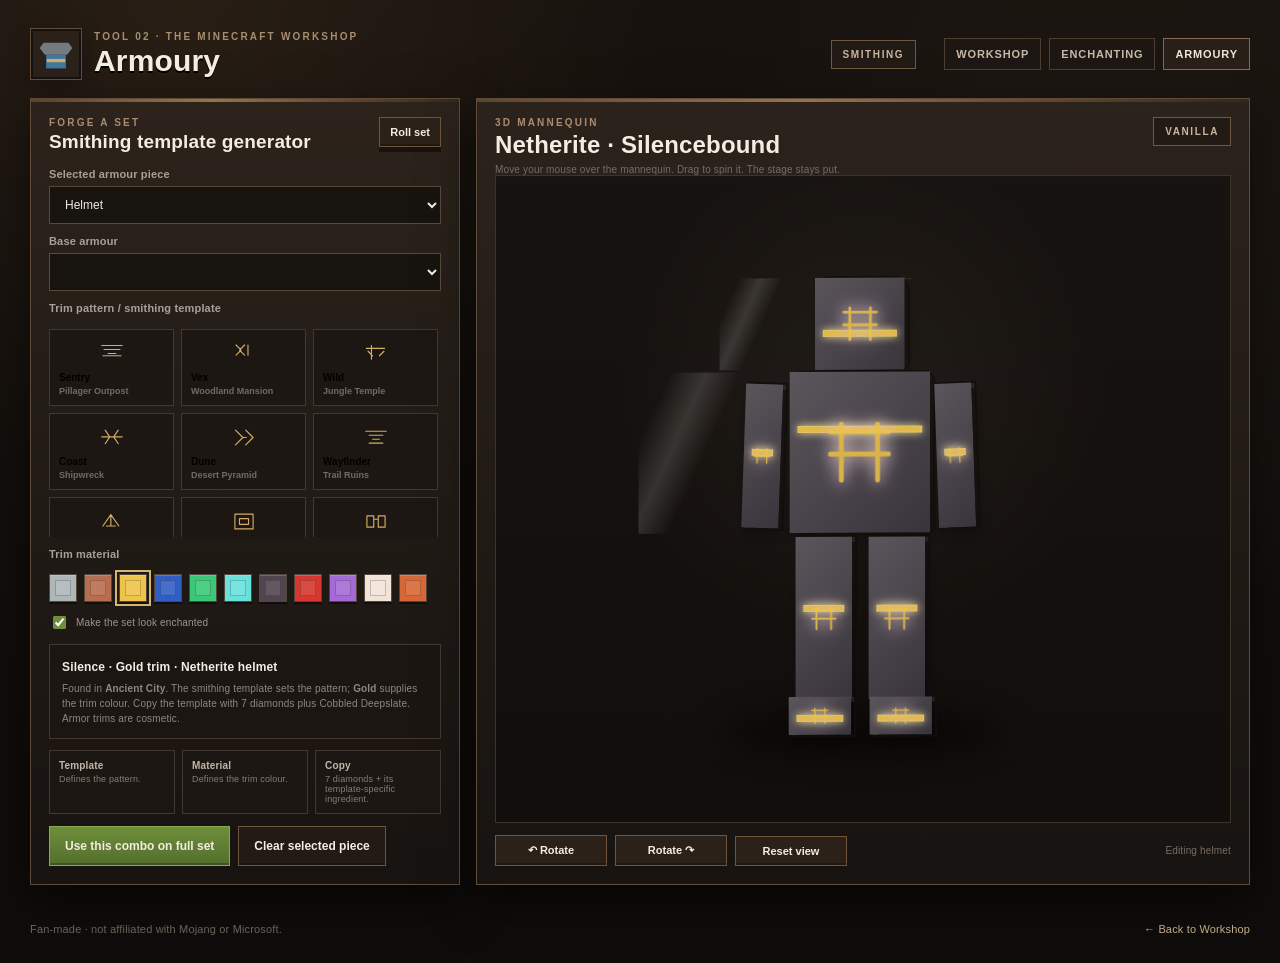
==== tools/armoury/index.html @ 59c64ac2 "Armory Update Adds armory tool to the workshop." ====
<!doctype html>
<html lang="en"><head>
<meta charset="utf-8"><meta name="viewport" content="width=device-width,initial-scale=1">
<meta name="theme-color" content="#17120e"><meta name="description" content="Minecraft armor trim and smithing template designer.">
<title>Armoury · Minecraft Tools</title>
<link rel="icon" href="data:image/svg+xml,%3Csvg xmlns='http://www.w3.org/2000/svg' viewBox='0 0 64 64'%3E%3Crect width='64' height='64' rx='8' fill='%23231a13'/%3E%3Cpath d='M15 13h34l8 9-8 10H15l-8-10z' fill='%236d7378'/%3E%3Cpath d='M18 31h28v22H18z' fill='%233f79a5'/%3E%3Cpath d='M19 40h26' stroke='%23d2ad63' stroke-width='5'/%3E%3C/svg%3E">
<link rel="stylesheet" href="../../shared/site.css">
<style>
.armory-grid{display:grid;grid-template-columns:430px 1fr;gap:16px;padding-bottom:18px}.controls{padding:18px}.section-head{display:flex;justify-content:space-between;gap:12px;align-items:flex-start;margin-bottom:15px}.section-head h2{margin:3px 0 0;font-size:19px}.field{display:grid;gap:6px;margin-bottom:11px}.field span{font-size:11px;color:#aaa097;font-weight:800}.select,.toggle,.range{width:100%;background:#17130f;color:#f1eadf;border:1px solid #594938;padding:10px 11px;font:inherit;font-size:12px;outline:none}.select:focus,.toggle:focus{border-color:#9a714a;box-shadow:0 0 0 2px rgba(154,113,74,.16)}.armor-list{display:grid;gap:8px}.armor-row{padding:11px;background:#201a15;border:1px solid #4a3c30}.armor-row.active{border-color:#7f9c59;box-shadow:inset 3px 0 #7f9c59}.armor-row-top{display:flex;align-items:center;justify-content:space-between;gap:10px}.armor-row h3{margin:0;font-size:14px}.armor-row small{color:#736b63;font-size:10px}.row-grid{display:grid;grid-template-columns:1fr 1fr;gap:8px;margin-top:9px}.checkbox{display:flex;align-items:center;gap:7px;color:#9d948b;font-size:10px}.checkbox input{accent-color:#6e8e3b}.info-box{margin-top:12px;padding:12px;background:#1b1612;border:1px solid #45372c}.info-box strong{font-size:12px}.info-box p{font-size:10px;line-height:1.5;color:#8f8780;margin:6px 0 0}.preview-panel{padding:18px;min-height:740px;display:flex;flex-direction:column}.preview-head{display:flex;justify-content:space-between;gap:12px;align-items:flex-start}.preview-head h2{margin:3px 0 0}.preview-head p{font-size:10px;color:#756d65;margin:5px 0 0}.preview-stage{flex:1;min-height:570px;display:grid;place-items:center;position:relative;overflow:hidden;border:1px solid #3e3329;background:radial-gradient(circle at 50% 34%,rgba(97,85,70,.17),transparent 44%),linear-gradient(180deg,#171310,#110e0c)}.preview-stage::before{content:"";position:absolute;bottom:63px;width:280px;height:50px;border-radius:50%;background:rgba(0,0,0,.42);filter:blur(15px)}.mannequin{width:360px;height:510px;position:relative;transform-style:preserve-3d;transform:rotateX(1deg) rotateY(-13deg);transition:transform .18s ease}.part{position:absolute;transform-style:preserve-3d;border:2px solid rgba(15,13,11,.88);box-shadow:inset 6px 5px rgba(255,255,255,.08),inset -8px -10px rgba(0,0,0,.24),0 10px 18px rgba(0,0,0,.28)}.face{position:absolute;inset:0;display:grid;place-items:center;overflow:hidden}.face.front{transform:translateZ(14px)}.face.side{width:28px;right:-28px;transform-origin:left center;transform:rotateY(90deg)}.face.top{height:28px;top:-28px;transform-origin:bottom center;transform:rotateX(90deg)}.helmet{width:96px;height:96px;left:132px;top:32px;border-radius:15px 15px 9px 9px}.helmet .front{background:linear-gradient(135deg,var(--armor-light),var(--armor-mid));}.helmet .side{background:linear-gradient(90deg,var(--armor-mid),var(--armor-dark))}.helmet .top{background:var(--armor-light)}
.chest{width:148px;height:165px;left:106px;top:126px;border-radius:12px 12px 8px 8px}.chest .front{background:linear-gradient(135deg,var(--armor-light),var(--armor-mid));}.chest .side{background:linear-gradient(90deg,var(--armor-mid),var(--armor-dark))}.chest .top{background:var(--armor-light)}
.arm{width:42px;height:148px;top:138px}.arm.left{left:60px;transform:rotateZ(2deg) translateZ(5px)}.arm.right{left:258px;transform:rotateZ(-2deg) translateZ(5px)}.arm .front{background:linear-gradient(135deg,var(--armor-light),var(--armor-mid));}.arm .side{background:var(--armor-dark)}
.leg{width:62px;height:166px;top:291px}.leg.left{left:112px}.leg.right{left:187px}.leg .front{background:linear-gradient(135deg,var(--armor-light),var(--armor-mid));}.leg .side{background:var(--armor-dark)}
.boot{width:68px;height:42px;top:451px}.boot.left{left:105px}.boot.right{left:188px}.boot .front{background:linear-gradient(135deg,var(--armor-light),var(--armor-mid));}.boot .side{background:var(--armor-dark)}
.trim-line{position:absolute;left:8px;right:8px;height:7px;background:var(--trim);box-shadow:0 0 9px var(--trim-glow),inset 0 0 0 1px rgba(255,255,255,.18);opacity:.93;z-index:3}.helmet .trim-line{top:52px}.chest .trim-line{top:54px}.arm .trim-line{top:65px}.leg .trim-line{top:68px}.boot .trim-line{top:18px}
.motif{position:absolute;z-index:4;inset:0;display:grid;place-items:center;pointer-events:none}.motif svg{width:70%;height:70%;filter:drop-shadow(0 0 5px var(--trim-glow));opacity:.88}.chest .motif svg{width:62%;height:70%}.helmet .motif svg{width:55%;height:65%}.leg .motif svg,.boot .motif svg,.arm .motif svg{width:62%;height:58%}
.control-bar{display:flex;gap:8px;align-items:center;flex-wrap:wrap;margin-top:12px}.control-bar .small{min-width:112px}.glint{position:absolute;inset:0;pointer-events:none;opacity:0;background:linear-gradient(115deg,transparent 15%,rgba(255,255,255,.18) 32%,transparent 48%);transform:translateX(-110%)}.enchanted .glint{opacity:.75;animation:glint 2.5s infinite}.enchanted .part{filter:drop-shadow(0 0 5px rgba(171,132,237,.33))}.enchanted .motif svg{filter:drop-shadow(0 0 9px var(--trim-glow)) drop-shadow(0 0 6px rgba(171,132,237,.6))}@keyframes glint{0%{transform:translateX(-115%)}58%,100%{transform:translateX(120%)}}
.pattern-grid{display:grid;grid-template-columns:repeat(3,1fr);gap:7px;margin-top:9px;max-height:208px;overflow:auto;padding-right:3px}.pattern{padding:9px;background:#1d1713;border:1px solid #44372d;cursor:pointer;text-align:left}.pattern:hover,.pattern.selected{border-color:#8a6f4f;background:#2a2019}.pattern strong{display:block;font-size:10px}.pattern span{display:block;font-size:9px;color:#726a63;margin-top:3px}.mini-motif{height:28px;display:grid;place-items:center;margin-bottom:5px}.mini-motif svg{width:42px;height:25px;stroke:#d2ad63;fill:none;stroke-width:2;stroke-linecap:round;stroke-linejoin:round}
.mat-grid{display:flex;gap:7px;flex-wrap:wrap;margin-top:8px}.mat{width:28px;height:28px;border:1px solid #54463a;cursor:pointer;box-shadow:inset 0 1px rgba(255,255,255,.18),0 2px 0 #100d0a;position:relative}.mat::after{content:"";position:absolute;inset:5px;background:rgba(255,255,255,.10);border:1px solid rgba(0,0,0,.2)}.mat.selected{outline:2px solid #d4b66f;outline-offset:2px}.mat[data-disabled="true"]{opacity:.32;cursor:not-allowed}.legend{display:grid;grid-template-columns:repeat(3,1fr);gap:7px;margin-top:11px}.legend-item{padding:9px;background:#1d1713;border:1px solid #44372d;font-size:9px;color:#857d75}.legend-item b{display:block;color:#c4b7a9;font-size:10px;margin-bottom:3px}
@media(max-width:1040px){.armory-grid{grid-template-columns:1fr}.preview-panel{min-height:690px}.preview-stage{min-height:540px}.controls{display:grid;grid-template-columns:1fr 1fr;gap:14px}.controls .full{grid-column:1 / -1}.info-box{margin-top:0}}
@media(max-width:680px){.controls{display:block}.preview-stage{min-height:485px}.mannequin{transform:scale(.82) rotateY(-13deg);transform-origin:center}.pattern-grid{grid-template-columns:repeat(2,1fr)}.legend{grid-template-columns:1fr 1fr}}
</style></head>
<body>
<header class="site-shell topbar">
  <div class="brand"><a class="brand-icon" href="../../" aria-label="Minecraft Tools home"><svg viewBox="0 0 64 64" aria-hidden="true"><path d="M13 15h38l6 8-8 10H15L7 23z" fill="#757a7f"/><path d="M17 33h30v21H17z" fill="#3e789f"/><path d="M18 42h28" stroke="#d2ad63" stroke-width="5"/></svg></a><div><div class="eyebrow">TOOL 02 · THE MINECRAFT WORKSHOP</div><h1>Armoury</h1></div></div>
  <div class="edition-chip">SMITHING</div><nav class="nav"><a href="../../">Workshop</a><a href="../enchanting/">Enchanting</a><a class="active" href="./">Armoury</a></nav>
</header>
<main class="site-shell armory-grid">
<section class="panel depth-ui controls" data-tilt>
  <div class="section-head"><div><div class="kicker">FORGE A SET</div><h2>Smithing template generator</h2></div><button class="small" id="randomize">Roll set</button></div>
  <div class="field full"><span>Selected armour piece</span><select class="select" id="pieceSelect"><option value="helmet">Helmet</option><option value="chestplate">Chestplate</option><option value="leggings">Leggings</option><option value="boots">Boots</option></select></div>
  <div class="field full"><span>Base armour</span><select class="select" id="armorSelect"></select></div>
  <div class="field full"><span>Trim pattern / smithing template</span><div class="pattern-grid" id="patternGrid"></div></div>
  <div class="field full"><span>Trim material</span><div class="mat-grid" id="matGrid"></div></div>
  <label class="checkbox full"><input id="enchantToggle" type="checkbox"> Make the set look enchanted</label>
  <div class="info-box full" id="templateInfo"></div>
  <div class="legend full"><div class="legend-item"><b>Template</b>Defines the pattern.</div><div class="legend-item"><b>Material</b>Defines the trim colour.</div><div class="legend-item"><b>Copy</b>7 diamonds + its template-specific ingredient.</div></div>
  <div class="control-bar full"><button class="primary" id="applyAll">Use this combo on full set</button><button class="ghost" id="clearTrim">Clear selected piece</button></div>
</section>
<section class="panel depth-ui preview-panel" data-tilt>
  <div class="preview-head"><div><div class="kicker">3D MANNEQUIN</div><h2 id="setName">Copperbound Explorer</h2><p>Move your mouse over the mannequin. Drag to spin it. The stage stays put.</p></div><div class="edition-chip">VANILLA</div></div>
  <div class="preview-stage" id="stage">
    <div class="mannequin" id="mannequin" aria-label="3D armour preview">
      <div class="part helmet" data-piece="helmet"><div class="face front"><div class="motif"></div><div class="trim-line"></div></div><div class="face side"></div><div class="face top"></div><div class="glint"></div></div>
      <div class="part arm left" data-piece="left-arm"><div class="face front"><div class="motif"></div><div class="trim-line"></div></div><div class="face side"></div></div>
      <div class="part chest" data-piece="chestplate"><div class="face front"><div class="motif"></div><div class="trim-line"></div></div><div class="face side"></div><div class="face top"></div><div class="glint"></div></div>
      <div class="part arm right" data-piece="right-arm"><div class="face front"><div class="motif"></div><div class="trim-line"></div></div><div class="face side"></div></div>
      <div class="part leg left" data-piece="leggings-left"><div class="face front"><div class="motif"></div><div class="trim-line"></div></div><div class="face side"></div></div>
      <div class="part leg right" data-piece="leggings-right"><div class="face front"><div class="motif"></div><div class="trim-line"></div></div><div class="face side"></div></div>
      <div class="part boot left" data-piece="boots-left"><div class="face front"><div class="motif"></div><div class="trim-line"></div></div><div class="face side"></div></div>
      <div class="part boot right" data-piece="boots-right"><div class="face front"><div class="motif"></div><div class="trim-line"></div></div><div class="face side"></div></div>
    </div>
  </div>
  <div class="control-bar"><button class="small" id="spinLeft">↶ Rotate</button><button class="small" id="spinRight">Rotate ↷</button><button class="small" id="resetView">Reset view</button><span class="subtle" id="status" style="margin-left:auto;font-size:10px"></span></div>
</section>
</main>
<footer class="footer"><span>Fan-made · not affiliated with Mojang or Microsoft.</span><a href="../../">← Back to Workshop</a></footer>
<script>
const PATTERNS=[
 {id:'sentry',name:'Sentry',where:'Pillager Outpost',copy:'Terracotta',shape:'sentry'},
 {id:'vex',name:'Vex',where:'Woodland Mansion',copy:'Cobblestone',shape:'vex'},
 {id:'wild',name:'Wild',where:'Jungle Temple',copy:'Mossy Cobblestone',shape:'wild'},
 {id:'coast',name:'Coast',where:'Shipwreck',copy:'Cobblestone',shape:'coast'},
 {id:'dune',name:'Dune',where:'Desert Pyramid',copy:'Sandstone',shape:'dune'},
 {id:'wayfinder',name:'Wayfinder',where:'Trail Ruins',copy:'Terracotta',shape:'wayfinder'},
 {id:'raiser',name:'Raiser',where:'Trail Ruins',copy:'Terracotta',shape:'raiser'},
 {id:'shaper',name:'Shaper',where:'Trail Ruins',copy:'Terracotta',shape:'shaper'},
 {id:'host',name:'Host',where:'Trail Ruins',copy:'Terracotta',shape:'host'},
 {id:'ward',name:'Ward',where:'Ancient City',copy:'Cobbled Deepslate',shape:'ward'},
 {id:'silence',name:'Silence',where:'Ancient City',copy:'Cobbled Deepslate',shape:'silence'},
 {id:'tide',name:'Tide',where:'Ocean Monument',copy:'Prismarine',shape:'tide'},
 {id:'snout',name:'Snout',where:'Bastion Remnant',copy:'Blackstone',shape:'snout'},
 {id:'rib',name:'Rib',where:'Nether Fortress',copy:'Netherrack',shape:'rib'},
 {id:'eye',name:'Eye',where:'Stronghold',copy:'End Stone',shape:'eye'},
 {id:'spire',name:'Spire',where:'End City',copy:'Purpur Block',shape:'spire'},
 {id:'flow',name:'Flow',where:'Ominous Vault',copy:'Breeze Rod',shape:'flow'},
 {id:'bolt',name:'Bolt',where:'Vault',copy:'Copper Block / Waxed Copper',shape:'bolt'}
];
const MATERIALS=[
 {id:'iron',name:'Iron',color:'#aeb6b8',glow:'#d7e3e5'},{id:'copper',name:'Copper',color:'#b86d4f',glow:'#e2a079'},{id:'gold',name:'Gold',color:'#edc34a',glow:'#fff0a0'},
 {id:'lapis',name:'Lapis',color:'#315ec5',glow:'#6f9cff'},{id:'emerald',name:'Emerald',color:'#3ac777',glow:'#93ffd1'},{id:'diamond',name:'Diamond',color:'#68e1db',glow:'#b8fff6'},
 {id:'netherite',name:'Netherite',color:'#51454f',glow:'#9b879e'},{id:'redstone',name:'Redstone',color:'#d6372f',glow:'#ff7870'},{id:'amethyst',name:'Amethyst',color:'#a56ad7',glow:'#d8a8ff'},
 {id:'quartz',name:'Quartz',color:'#f1e4d7',glow:'#fffaf2'},{id:'resin',name:'Resin',color:'#d66836',glow:'#ffad70'}
];
const ARMORS={
 leather:{name:'Leather',light:'#9a6940',mid:'#674126',dark:'#3a2519'},chainmail:{name:'Chainmail',light:'#9ba0a4',mid:'#70757a',dark:'#43474b'},iron:{name:'Iron',light:'#c5c7c5',mid:'#898d8c',dark:'#525552'},gold:{name:'Gold',light:'#ffe36c',mid:'#d5ad36',dark:'#765914'},diamond:{name:'Diamond',light:'#9ceee8',mid:'#4dbab5',dark:'#266c6a'},netherite:{name:'Netherite',light:'#5b555c',mid:'#39343b',dark:'#1d1a1e'},copper:{name:'Copper',light:'#e59c79',mid:'#b86d4f',dark:'#71402f'},turtle:{name:'Turtle Shell',light:'#9a9e3d',mid:'#6b712b',dark:'#363a1a'}};
const state={piece:'helmet',set:{helmet:{armor:'netherite',pattern:'silence',mat:'gold',enchanted:true},chestplate:{armor:'netherite',pattern:'silence',mat:'gold',enchanted:true},leggings:{armor:'netherite',pattern:'silence',mat:'gold',enchanted:true},boots:{armor:'netherite',pattern:'silence',mat:'gold',enchanted:true}},enchanted:true,yaw:-13,drag:false,lastX:0};
const $=s=>document.querySelector(s), $$=s=>[...document.querySelectorAll(s)];
function motif(shape,stroke='currentColor'){const common=`stroke="${stroke}" fill="none" stroke-width="2.7" stroke-linecap="round" stroke-linejoin="round"`; const map={sentry:'M6 8h36M10 15h28M17 22h14M8 26h32',vex:'M10 7l9 9-9 9M25 7l-9 9 9 9M31 7v18',wild:'M7 13h32M10 18l8 8M38 18l-8 8M16 8v24',coast:'M6 21h36M12 9l8 12-8 12M35 9l-8 12 8 12',dune:'M9 9l13 13L9 35M27 9l13 13-13 13M22 22h6',wayfinder:'M6 11h36M12 18h24M18 25h12M12 32h24',raiser:'M8 30l14-20 14 20M14 30h16M22 10v20',shaper:'M8 9h32v26H8zM16 17h16v10H16z',host:'M8 12h12v20H8zM28 12h12v20H28zM20 18h8',ward:'M10 8h28v28H10zM16 14h16v16H16z',silence:'M8 11h32M8 23h32M14 7v30M34 7v30',tide:'M6 12l10 8 10-8 10 8 6-5M8 25l9-7 9 7 9-7 7 5',snout:'M9 10h30v10H9zM16 20v13M32 20v13M22 10v23',rib:'M10 8v28M20 10v26M30 10v26M40 8v28M10 18h30M10 28h30',eye:'M7 22c8-15 30-15 38 0-8 15-30 15-38 0zM22 22a5 5 0 1 0 10 0 5 5 0 1 0-10 0',spire:'M8 9h32v28H8zM12 31l12-20 12 20M24 11v26',flow:'M8 27l7-14 7 14 7-14 7 14M12 20h24',bolt:'M8 9h32v28H8zM27 8l-8 14h7l-5 14'}; return `<svg viewBox="0 0 48 44" aria-hidden="true" ${common}><path d="${map[shape]||map.sentry}"/></svg>`}
function renderPatterns(){const grid=$('#patternGrid');grid.innerHTML=PATTERNS.map(p=>`<button class="pattern ${p.id===state.set[state.piece].pattern?'selected':''}" data-pattern="${p.id}" data-tilt><div class="mini-motif">${motif(p.shape,'#d2ad63')}</div><strong>${p.name}</strong><span>${p.where}</span></button>`).join('');grid.querySelectorAll('.pattern').forEach(b=>b.onclick=()=>{state.set[state.piece].pattern=b.dataset.pattern;renderAll()})}
function renderMaterials(){const grid=$('#matGrid'), current=state.set[state.piece];grid.innerHTML=MATERIALS.map(m=>`<button class="mat ${m.id===current.mat?'selected':''}" title="${m.name}" aria-label="${m.name}" data-mat="${m.id}" data-tilt style="background:${m.color}"></button>`).join('');grid.querySelectorAll('.mat').forEach(b=>b.onclick=()=>{state.set[state.piece].mat=b.dataset.mat;renderAll()})}
function renderArmorSelect(){const sel=$('#armorSelect'), current=state.set[state.piece].armor; const opts=Object.entries(ARMORS).filter(([id])=>state.piece==='helmet'||id!=='turtle').map(([id,a])=>`<option value="${id}">${a.name}</option>`).join('');sel.innerHTML=opts;sel.value=current}
function renderInfo(){const d=state.set[state.piece],p=PATTERNS.find(x=>x.id===d.pattern),m=MATERIALS.find(x=>x.id===d.mat),a=ARMORS[d.armor];$('#templateInfo').innerHTML=`<strong>${p.name} · ${m.name} trim · ${a.name} ${state.piece}</strong><p>Found in <b>${p.where}</b>. The smithing template sets the pattern; <b>${m.name}</b> supplies the trim colour. Copy the template with 7 diamonds plus ${p.copy}. Armor trims are cosmetic.</p>`}
function applyCSS(part, d){const a=ARMORS[d.armor],m=MATERIALS.find(x=>x.id===d.mat),p=PATTERNS.find(x=>x.id===d.pattern);part.style.setProperty('--armor-light',a.light);part.style.setProperty('--armor-mid',a.mid);part.style.setProperty('--armor-dark',a.dark);part.style.setProperty('--trim',m.color);part.style.setProperty('--trim-glow',m.glow);part.querySelector('.motif').innerHTML=motif(p.shape,m.color);part.classList.toggle('enchanted',d.enchanted)}
function renderMannequin(){ $$('.part[data-piece]').forEach(part=>{const k=part.dataset.piece, key=k.startsWith('helmet')?'helmet':k.startsWith('chestplate')?'chestplate':k.startsWith('leggings')?'leggings':'boots'; applyCSS(part,state.set[key])}); $('#setName').textContent=`${ARMORS[state.set.helmet.armor].name} · ${PATTERNS.find(x=>x.id===state.set.chestplate.pattern).name}bound`; $('#mannequin').style.transform=`rotateX(1deg) rotateY(${state.yaw}deg)`}
function sync(){const d=state.set[state.piece];$('#armorSelect').value=d.armor;$('#enchantToggle').checked=d.enchanted;renderPatterns();renderMaterials();renderInfo();renderMannequin();$('#status').textContent=`Editing ${state.piece}`}
function renderAll(){sync()}
$('#pieceSelect').onchange=e=>{state.piece=e.target.value;sync()};$('#armorSelect').onchange=e=>{state.set[state.piece].armor=e.target.value;renderAll()};$('#enchantToggle').onchange=e=>{state.enchanted=e.target.checked;Object.values(state.set).forEach(v=>v.enchanted=state.enchanted);renderAll()};
$('#applyAll').onclick=()=>{const d=state.set[state.piece];Object.keys(state.set).forEach(k=>{state.set[k].pattern=d.pattern;state.set[k].mat=d.mat;state.set[k].enchanted=d.enchanted});renderAll()};
$('#clearTrim').onclick=()=>{const d=state.set[state.piece];d.pattern='sentry';d.mat='iron';d.enchanted=false;renderAll()};
$('#randomize').onclick=()=>{const picks=[...PATTERNS],mats=[...MATERIALS],ars=Object.keys(ARMORS);Object.keys(state.set).forEach(k=>{state.set[k].armor=k==='helmet'&&Math.random()<.14?'turtle':ars[Math.floor(Math.random()*7)];state.set[k].pattern=picks[Math.floor(Math.random()*picks.length)].id;state.set[k].mat=mats[Math.floor(Math.random()*mats.length)].id;state.set[k].enchanted=Math.random()<.55});sync()};
$('#spinLeft').onclick=()=>{state.yaw-=14;renderMannequin()};$('#spinRight').onclick=()=>{state.yaw+=14;renderMannequin()};$('#resetView').onclick=()=>{state.yaw=-13;renderMannequin()};
const man=$('#mannequin');let drag=false,x=0;man.addEventListener('pointerdown',e=>{drag=true;x=e.clientX;man.setPointerCapture(e.pointerId)});man.addEventListener('pointermove',e=>{if(!drag)return;state.yaw+=(e.clientX-x)*.55;x=e.clientX;renderMannequin()});man.addEventListener('pointerup',()=>drag=false);man.addEventListener('pointercancel',()=>drag=false);
sync();
</script>
<script src="../../shared/tilt.js"></script>
</body></html>
---- shared/site.css ----
:root {
  --bg0:#120f0c; --bg1:#18130f; --panel:#241d17; --panel2:#30251d;
  --edge:#5f4c3a; --edge-hi:#896b4e; --ink:#f3ede3; --muted:#b4a99d; --dim:#776d64;
  --oak:#8c633e; --oak-hi:#b4865a; --green:#70b442; --gold:#d2ad63; --blue:#77a9e3;
  --red:#c65a4f; --shadow:rgba(0,0,0,.52);
}
*{box-sizing:border-box}
html{min-height:100%}
body{margin:0;min-height:100vh;color:var(--ink);font-family:"Trebuchet MS","Segoe UI",sans-serif;letter-spacing:.01em;
 background:radial-gradient(circle at 14% 0%,rgba(121,86,51,.18),transparent 34%),radial-gradient(circle at 86% 22%,rgba(70,55,43,.18),transparent 32%),linear-gradient(#17120e,#0f0d0b 75%);overflow-x:hidden}
body::before{content:"";position:fixed;inset:0;pointer-events:none;opacity:.16;background-image:linear-gradient(90deg,rgba(255,255,255,.025) 1px,transparent 1px),linear-gradient(rgba(255,255,255,.018) 1px,transparent 1px);background-size:48px 48px;mask-image:linear-gradient(to bottom,black,transparent 88%)}
body::after{content:"";position:fixed;inset:0;pointer-events:none;opacity:.08;background:repeating-linear-gradient(0deg,transparent 0 3px,rgba(255,255,255,.02) 4px),repeating-linear-gradient(90deg,rgba(0,0,0,.03) 0 2px,transparent 2px 5px)}
a{color:#ceb58f;text-decoration:none}a:hover{text-decoration:underline}
.site-shell{width:min(1220px,calc(100% - 34px));margin:auto}
.topbar{display:flex;align-items:center;gap:14px;padding:28px 0 18px;position:relative;z-index:2}
.brand{display:flex;align-items:center;gap:12px;min-width:0}.brand-icon{width:52px;height:52px;display:grid;place-items:center;background:#2a211a;border:1px solid var(--edge);box-shadow:inset 0 0 0 2px #15110e,0 8px 22px rgba(0,0,0,.25);flex:0 0 auto}.brand-icon svg{width:42px;height:42px}
.eyebrow,.kicker{font-size:10px;font-weight:900;letter-spacing:.22em;color:#a88d70}.brand h1{font-size:clamp(20px,3vw,30px);line-height:1.05;margin:3px 0 0;text-shadow:0 2px 0 #000,0 0 18px rgba(210,173,99,.09)}
.edition-chip{margin-left:auto;padding:8px 11px;border:1px solid #6e583f;background:#211a15;color:#cbb69d;font-size:10px;font-weight:900;letter-spacing:.16em}
.nav{display:flex;gap:8px;margin-left:14px;flex-wrap:wrap}.nav a{padding:9px 11px;font-size:11px;font-weight:800;color:#c8b8a7;border:1px solid #4d3e30;background:#1c1713;text-transform:uppercase;letter-spacing:.08em}.nav a.active,.nav a:hover{border-color:#876747;color:#f0e5d5;background:#281f18}
.footer{width:min(1220px,calc(100% - 34px));margin:20px auto 28px;display:flex;justify-content:space-between;gap:16px;color:#71685f;font-size:11px}
.grid{display:grid;gap:16px}.grid.two{grid-template-columns:1fr 1fr}.grid.tools{grid-template-columns:1fr 1fr}.panel{position:relative;background:linear-gradient(180deg,rgba(45,36,28,.97),rgba(24,20,17,.97));border:1px solid var(--edge);box-shadow:0 18px 42px var(--shadow),inset 0 1px rgba(255,255,255,.035);overflow:hidden}
.panel::before{content:"";position:absolute;top:0;left:0;right:0;height:3px;background:linear-gradient(90deg,#60472f,#9b774f 42%,#63472e 75%,#34271c);opacity:.95}
.depth-ui{transform-style:preserve-3d;will-change:transform;transition:transform .16s ease,box-shadow .16s ease}.depth-ui:hover{box-shadow:0 24px 54px rgba(0,0,0,.58),inset 0 1px rgba(255,255,255,.045)}
.card-pad{padding:22px}.hero{padding:28px 28px 30px;min-height:460px;display:flex;align-items:center;justify-content:space-between;gap:30px}.hero-copy{max-width:620px}.hero h2{font-size:clamp(31px,5.6vw,62px);line-height:.98;margin:10px 0 18px;text-shadow:0 3px 0 #000,0 0 28px rgba(210,173,99,.08)}.hero p{color:#beb3a7;line-height:1.6;font-size:14px;max-width:580px}.tag-row{display:flex;gap:8px;flex-wrap:wrap;margin:20px 0}.tag{padding:7px 9px;border:1px solid #564635;background:#1d1813;color:#c7b49f;font-size:10px;font-weight:800;letter-spacing:.07em}.cta-row{display:flex;gap:9px;flex-wrap:wrap}.primary,.ghost,.small{border:1px solid #6e553c;color:var(--ink);background:#2b2118;padding:12px 15px;font:inherit;font-size:12px;font-weight:900;cursor:pointer;box-shadow:inset 0 -2px rgba(0,0,0,.25),0 5px 0 #17120e;transition:transform .12s ease,filter .12s ease,border-color .12s ease}.primary{background:linear-gradient(#6e8e3b,#536f2c);border-color:#87aa54}.primary:hover,.ghost:hover,.small:hover{transform:translateY(-2px);filter:brightness(1.08);text-decoration:none}.ghost{background:#211a15}.small{padding:8px 10px;font-size:11px}.subtle{color:var(--dim)}
.tool-card{display:grid;grid-template-columns:105px 1fr;gap:18px;padding:18px;align-items:center;min-height:170px}.tool-art{height:125px;display:grid;place-items:center;position:relative;transform-style:preserve-3d}.tool-art::before{content:"";position:absolute;width:90px;height:18px;bottom:7px;background:rgba(0,0,0,.38);filter:blur(8px);transform:rotateX(68deg)}.tool-card h3{font-size:20px;margin:0 0 5px}.tool-card p{font-size:12px;line-height:1.45;color:#aea399;margin:0 0 12px}.tool-meta{font-size:10px;text-transform:uppercase;letter-spacing:.12em;color:#7f756c;font-weight:800}
.tip-grid{display:grid;grid-template-columns:repeat(3,1fr);gap:12px}.tip{padding:15px;min-height:115px}.tip strong{font-size:13px;display:block;margin-bottom:7px}.tip span{color:#999087;font-size:11px;line-height:1.45}
.status-dot{width:10px;height:10px;border-radius:50%;display:inline-block;background:#6fad44;box-shadow:0 0 12px rgba(111,173,68,.5);margin-right:7px}
@media(max-width:900px){.hero{min-height:auto;flex-direction:column;align-items:flex-start}.grid.two,.grid.tools{grid-template-columns:1fr}.nav{margin-left:auto}.tool-card{grid-template-columns:90px 1fr}}
@media(max-width:640px){.site-shell{width:min(100% - 22px,1220px)}.topbar{align-items:flex-start;flex-wrap:wrap}.nav{order:3;width:100%;margin:0}.edition-chip{margin-left:auto}.hero{padding:22px}.tip-grid{grid-template-columns:1fr}.footer{width:min(100% - 22px,1220px);flex-direction:column}}
@media(prefers-reduced-motion:reduce){.depth-ui,.primary,.ghost,.small{transition:none!important}.depth-ui{transform:none!important}}
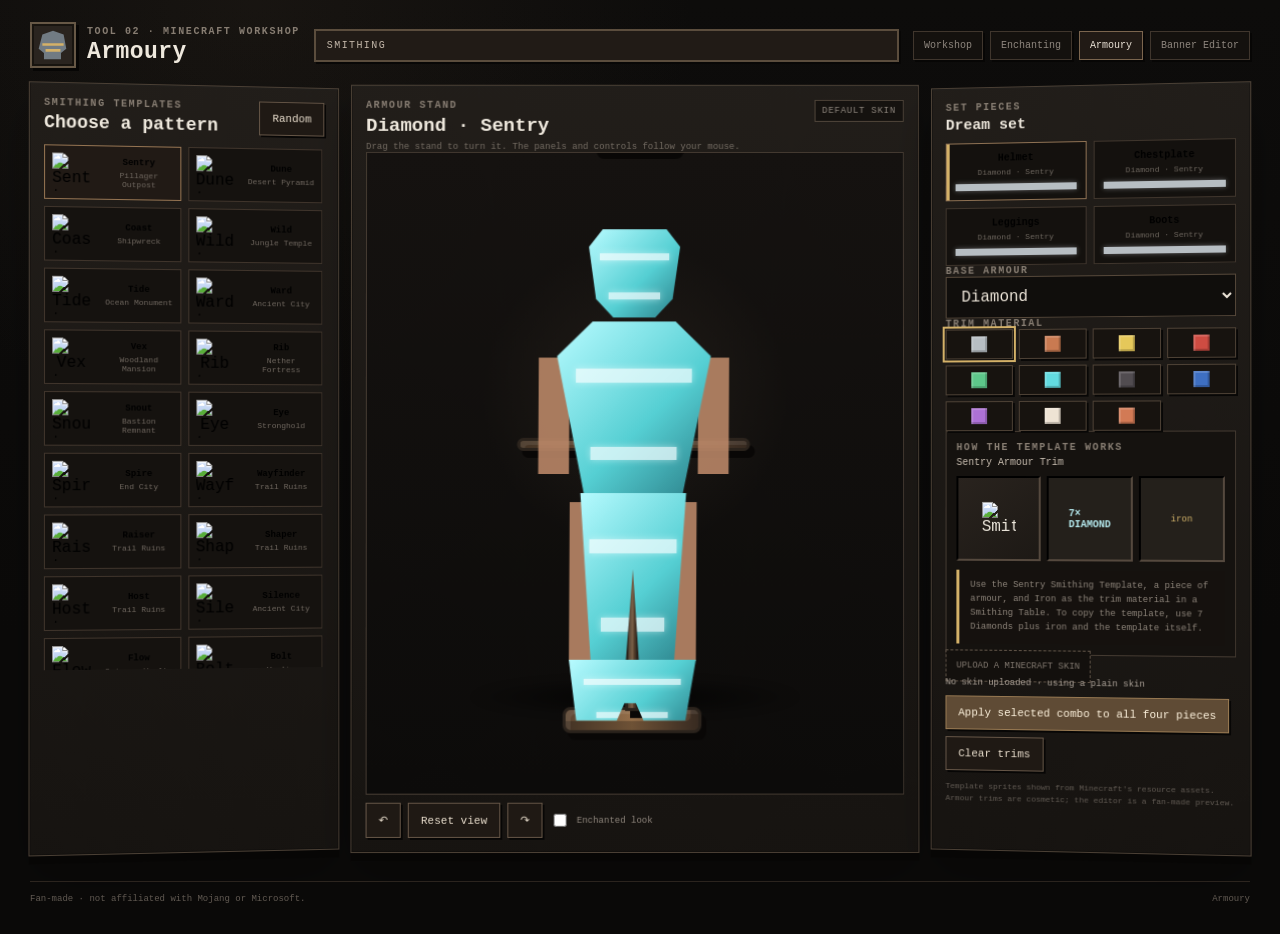
==== commit b2b7707a: "Add banner designer" ====
--- a/tools/armoury/index.html
+++ b/tools/armoury/index.html
@@ -1,106 +1,31 @@
-<!doctype html>
-<html lang="en"><head>
-<meta charset="utf-8"><meta name="viewport" content="width=device-width,initial-scale=1">
-<meta name="theme-color" content="#17120e"><meta name="description" content="Minecraft armor trim and smithing template designer.">
-<title>Armoury · Minecraft Tools</title>
-<link rel="icon" href="data:image/svg+xml,%3Csvg xmlns='http://www.w3.org/2000/svg' viewBox='0 0 64 64'%3E%3Crect width='64' height='64' rx='8' fill='%23231a13'/%3E%3Cpath d='M15 13h34l8 9-8 10H15l-8-10z' fill='%236d7378'/%3E%3Cpath d='M18 31h28v22H18z' fill='%233f79a5'/%3E%3Cpath d='M19 40h26' stroke='%23d2ad63' stroke-width='5'/%3E%3C/svg%3E">
-<link rel="stylesheet" href="../../shared/site.css">
-<style>
-.armory-grid{display:grid;grid-template-columns:430px 1fr;gap:16px;padding-bottom:18px}.controls{padding:18px}.section-head{display:flex;justify-content:space-between;gap:12px;align-items:flex-start;margin-bottom:15px}.section-head h2{margin:3px 0 0;font-size:19px}.field{display:grid;gap:6px;margin-bottom:11px}.field span{font-size:11px;color:#aaa097;font-weight:800}.select,.toggle,.range{width:100%;background:#17130f;color:#f1eadf;border:1px solid #594938;padding:10px 11px;font:inherit;font-size:12px;outline:none}.select:focus,.toggle:focus{border-color:#9a714a;box-shadow:0 0 0 2px rgba(154,113,74,.16)}.armor-list{display:grid;gap:8px}.armor-row{padding:11px;background:#201a15;border:1px solid #4a3c30}.armor-row.active{border-color:#7f9c59;box-shadow:inset 3px 0 #7f9c59}.armor-row-top{display:flex;align-items:center;justify-content:space-between;gap:10px}.armor-row h3{margin:0;font-size:14px}.armor-row small{color:#736b63;font-size:10px}.row-grid{display:grid;grid-template-columns:1fr 1fr;gap:8px;margin-top:9px}.checkbox{display:flex;align-items:center;gap:7px;color:#9d948b;font-size:10px}.checkbox input{accent-color:#6e8e3b}.info-box{margin-top:12px;padding:12px;background:#1b1612;border:1px solid #45372c}.info-box strong{font-size:12px}.info-box p{font-size:10px;line-height:1.5;color:#8f8780;margin:6px 0 0}.preview-panel{padding:18px;min-height:740px;display:flex;flex-direction:column}.preview-head{display:flex;justify-content:space-between;gap:12px;align-items:flex-start}.preview-head h2{margin:3px 0 0}.preview-head p{font-size:10px;color:#756d65;margin:5px 0 0}.preview-stage{flex:1;min-height:570px;display:grid;place-items:center;position:relative;overflow:hidden;border:1px solid #3e3329;background:radial-gradient(circle at 50% 34%,rgba(97,85,70,.17),transparent 44%),linear-gradient(180deg,#171310,#110e0c)}.preview-stage::before{content:"";position:absolute;bottom:63px;width:280px;height:50px;border-radius:50%;background:rgba(0,0,0,.42);filter:blur(15px)}.mannequin{width:360px;height:510px;position:relative;transform-style:preserve-3d;transform:rotateX(1deg) rotateY(-13deg);transition:transform .18s ease}.part{position:absolute;transform-style:preserve-3d;border:2px solid rgba(15,13,11,.88);box-shadow:inset 6px 5px rgba(255,255,255,.08),inset -8px -10px rgba(0,0,0,.24),0 10px 18px rgba(0,0,0,.28)}.face{position:absolute;inset:0;display:grid;place-items:center;overflow:hidden}.face.front{transform:translateZ(14px)}.face.side{width:28px;right:-28px;transform-origin:left center;transform:rotateY(90deg)}.face.top{height:28px;top:-28px;transform-origin:bottom center;transform:rotateX(90deg)}.helmet{width:96px;height:96px;left:132px;top:32px;border-radius:15px 15px 9px 9px}.helmet .front{background:linear-gradient(135deg,var(--armor-light),var(--armor-mid));}.helmet .side{background:linear-gradient(90deg,var(--armor-mid),var(--armor-dark))}.helmet .top{background:var(--armor-light)}
-.chest{width:148px;height:165px;left:106px;top:126px;border-radius:12px 12px 8px 8px}.chest .front{background:linear-gradient(135deg,var(--armor-light),var(--armor-mid));}.chest .side{background:linear-gradient(90deg,var(--armor-mid),var(--armor-dark))}.chest .top{background:var(--armor-light)}
-.arm{width:42px;height:148px;top:138px}.arm.left{left:60px;transform:rotateZ(2deg) translateZ(5px)}.arm.right{left:258px;transform:rotateZ(-2deg) translateZ(5px)}.arm .front{background:linear-gradient(135deg,var(--armor-light),var(--armor-mid));}.arm .side{background:var(--armor-dark)}
-.leg{width:62px;height:166px;top:291px}.leg.left{left:112px}.leg.right{left:187px}.leg .front{background:linear-gradient(135deg,var(--armor-light),var(--armor-mid));}.leg .side{background:var(--armor-dark)}
-.boot{width:68px;height:42px;top:451px}.boot.left{left:105px}.boot.right{left:188px}.boot .front{background:linear-gradient(135deg,var(--armor-light),var(--armor-mid));}.boot .side{background:var(--armor-dark)}
-.trim-line{position:absolute;left:8px;right:8px;height:7px;background:var(--trim);box-shadow:0 0 9px var(--trim-glow),inset 0 0 0 1px rgba(255,255,255,.18);opacity:.93;z-index:3}.helmet .trim-line{top:52px}.chest .trim-line{top:54px}.arm .trim-line{top:65px}.leg .trim-line{top:68px}.boot .trim-line{top:18px}
-.motif{position:absolute;z-index:4;inset:0;display:grid;place-items:center;pointer-events:none}.motif svg{width:70%;height:70%;filter:drop-shadow(0 0 5px var(--trim-glow));opacity:.88}.chest .motif svg{width:62%;height:70%}.helmet .motif svg{width:55%;height:65%}.leg .motif svg,.boot .motif svg,.arm .motif svg{width:62%;height:58%}
-.control-bar{display:flex;gap:8px;align-items:center;flex-wrap:wrap;margin-top:12px}.control-bar .small{min-width:112px}.glint{position:absolute;inset:0;pointer-events:none;opacity:0;background:linear-gradient(115deg,transparent 15%,rgba(255,255,255,.18) 32%,transparent 48%);transform:translateX(-110%)}.enchanted .glint{opacity:.75;animation:glint 2.5s infinite}.enchanted .part{filter:drop-shadow(0 0 5px rgba(171,132,237,.33))}.enchanted .motif svg{filter:drop-shadow(0 0 9px var(--trim-glow)) drop-shadow(0 0 6px rgba(171,132,237,.6))}@keyframes glint{0%{transform:translateX(-115%)}58%,100%{transform:translateX(120%)}}
-.pattern-grid{display:grid;grid-template-columns:repeat(3,1fr);gap:7px;margin-top:9px;max-height:208px;overflow:auto;padding-right:3px}.pattern{padding:9px;background:#1d1713;border:1px solid #44372d;cursor:pointer;text-align:left}.pattern:hover,.pattern.selected{border-color:#8a6f4f;background:#2a2019}.pattern strong{display:block;font-size:10px}.pattern span{display:block;font-size:9px;color:#726a63;margin-top:3px}.mini-motif{height:28px;display:grid;place-items:center;margin-bottom:5px}.mini-motif svg{width:42px;height:25px;stroke:#d2ad63;fill:none;stroke-width:2;stroke-linecap:round;stroke-linejoin:round}
-.mat-grid{display:flex;gap:7px;flex-wrap:wrap;margin-top:8px}.mat{width:28px;height:28px;border:1px solid #54463a;cursor:pointer;box-shadow:inset 0 1px rgba(255,255,255,.18),0 2px 0 #100d0a;position:relative}.mat::after{content:"";position:absolute;inset:5px;background:rgba(255,255,255,.10);border:1px solid rgba(0,0,0,.2)}.mat.selected{outline:2px solid #d4b66f;outline-offset:2px}.mat[data-disabled="true"]{opacity:.32;cursor:not-allowed}.legend{display:grid;grid-template-columns:repeat(3,1fr);gap:7px;margin-top:11px}.legend-item{padding:9px;background:#1d1713;border:1px solid #44372d;font-size:9px;color:#857d75}.legend-item b{display:block;color:#c4b7a9;font-size:10px;margin-bottom:3px}
-@media(max-width:1040px){.armory-grid{grid-template-columns:1fr}.preview-panel{min-height:690px}.preview-stage{min-height:540px}.controls{display:grid;grid-template-columns:1fr 1fr;gap:14px}.controls .full{grid-column:1 / -1}.info-box{margin-top:0}}
-@media(max-width:680px){.controls{display:block}.preview-stage{min-height:485px}.mannequin{transform:scale(.82) rotateY(-13deg);transform-origin:center}.pattern-grid{grid-template-columns:repeat(2,1fr)}.legend{grid-template-columns:1fr 1fr}}
-</style></head>
-<body>
-<header class="site-shell topbar">
-  <div class="brand"><a class="brand-icon" href="../../" aria-label="Minecraft Tools home"><svg viewBox="0 0 64 64" aria-hidden="true"><path d="M13 15h38l6 8-8 10H15L7 23z" fill="#757a7f"/><path d="M17 33h30v21H17z" fill="#3e789f"/><path d="M18 42h28" stroke="#d2ad63" stroke-width="5"/></svg></a><div><div class="eyebrow">TOOL 02 · THE MINECRAFT WORKSHOP</div><h1>Armoury</h1></div></div>
-  <div class="edition-chip">SMITHING</div><nav class="nav"><a href="../../">Workshop</a><a href="../enchanting/">Enchanting</a><a class="active" href="./">Armoury</a></nav>
-</header>
-<main class="site-shell armory-grid">
-<section class="panel depth-ui controls" data-tilt>
-  <div class="section-head"><div><div class="kicker">FORGE A SET</div><h2>Smithing template generator</h2></div><button class="small" id="randomize">Roll set</button></div>
-  <div class="field full"><span>Selected armour piece</span><select class="select" id="pieceSelect"><option value="helmet">Helmet</option><option value="chestplate">Chestplate</option><option value="leggings">Leggings</option><option value="boots">Boots</option></select></div>
-  <div class="field full"><span>Base armour</span><select class="select" id="armorSelect"></select></div>
-  <div class="field full"><span>Trim pattern / smithing template</span><div class="pattern-grid" id="patternGrid"></div></div>
-  <div class="field full"><span>Trim material</span><div class="mat-grid" id="matGrid"></div></div>
-  <label class="checkbox full"><input id="enchantToggle" type="checkbox"> Make the set look enchanted</label>
-  <div class="info-box full" id="templateInfo"></div>
-  <div class="legend full"><div class="legend-item"><b>Template</b>Defines the pattern.</div><div class="legend-item"><b>Material</b>Defines the trim colour.</div><div class="legend-item"><b>Copy</b>7 diamonds + its template-specific ingredient.</div></div>
-  <div class="control-bar full"><button class="primary" id="applyAll">Use this combo on full set</button><button class="ghost" id="clearTrim">Clear selected piece</button></div>
-</section>
-<section class="panel depth-ui preview-panel" data-tilt>
-  <div class="preview-head"><div><div class="kicker">3D MANNEQUIN</div><h2 id="setName">Copperbound Explorer</h2><p>Move your mouse over the mannequin. Drag to spin it. The stage stays put.</p></div><div class="edition-chip">VANILLA</div></div>
-  <div class="preview-stage" id="stage">
-    <div class="mannequin" id="mannequin" aria-label="3D armour preview">
-      <div class="part helmet" data-piece="helmet"><div class="face front"><div class="motif"></div><div class="trim-line"></div></div><div class="face side"></div><div class="face top"></div><div class="glint"></div></div>
-      <div class="part arm left" data-piece="left-arm"><div class="face front"><div class="motif"></div><div class="trim-line"></div></div><div class="face side"></div></div>
-      <div class="part chest" data-piece="chestplate"><div class="face front"><div class="motif"></div><div class="trim-line"></div></div><div class="face side"></div><div class="face top"></div><div class="glint"></div></div>
-      <div class="part arm right" data-piece="right-arm"><div class="face front"><div class="motif"></div><div class="trim-line"></div></div><div class="face side"></div></div>
-      <div class="part leg left" data-piece="leggings-left"><div class="face front"><div class="motif"></div><div class="trim-line"></div></div><div class="face side"></div></div>
-      <div class="part leg right" data-piece="leggings-right"><div class="face front"><div class="motif"></div><div class="trim-line"></div></div><div class="face side"></div></div>
-      <div class="part boot left" data-piece="boots-left"><div class="face front"><div class="motif"></div><div class="trim-line"></div></div><div class="face side"></div></div>
-      <div class="part boot right" data-piece="boots-right"><div class="face front"><div class="motif"></div><div class="trim-line"></div></div><div class="face side"></div></div>
-    </div>
-  </div>
-  <div class="control-bar"><button class="small" id="spinLeft">↶ Rotate</button><button class="small" id="spinRight">Rotate ↷</button><button class="small" id="resetView">Reset view</button><span class="subtle" id="status" style="margin-left:auto;font-size:10px"></span></div>
-</section>
-</main>
-<footer class="footer"><span>Fan-made · not affiliated with Mojang or Microsoft.</span><a href="../../">← Back to Workshop</a></footer>
+<!doctype html><html lang="en"><head><meta charset="utf-8"><meta name="viewport" content="width=device-width,initial-scale=1"><meta name="theme-color" content="#0c0b0a"><meta name="description" content="Minecraft Workshop Armoury — armor trims, smithing templates and skin preview."><title>Armoury · Minecraft Workshop</title><link rel="icon" href="data:image/svg+xml,%3Csvg xmlns='http://www.w3.org/2000/svg' viewBox='0 0 64 64'%3E%3Crect width='64' height='64' fill='%23231b15'/%3E%3Cpath d='M12 12 32 5l20 7 5 27-10 8v12H15V47L5 39z' fill='%23717b83' stroke='%23302d29' stroke-width='3'/%3E%3Cpath d='M12 31h40M18 42h28' stroke='%23d4b168' stroke-width='5'/%3E%3C/svg%3E"><link rel="stylesheet" href="../../shared/site.css"><style>
+.layout{display:grid;grid-template-columns:310px 1fr 320px;gap:12px;padding-bottom:8px}.rail,.right-rail{padding:14px}.rail{display:flex;flex-direction:column;gap:12px}.preview{padding:14px;min-height:740px;display:flex;flex-direction:column}.preview-stage{flex:1;min-height:640px;position:relative;overflow:hidden;background:radial-gradient(circle at 50% 38%,rgba(110,93,73,.16),transparent 32%),linear-gradient(#151210,#0c0b0a);border:1px solid #443a31;display:grid;place-items:center}.floor{position:absolute;bottom:75px;width:330px;height:42px;background:radial-gradient(ellipse at center,rgba(0,0,0,.7),rgba(0,0,0,0) 70%);filter:blur(3px)}.stand{position:relative;width:360px;height:565px;transform-style:preserve-3d;transition:transform .12s ease-out}.stand-body{position:absolute;inset:auto;left:50%;transform:translateX(-50%);transform-style:preserve-3d}.wood{background:linear-gradient(90deg,#5b4531,#946e49 50%,#4b392c);border:3px solid #2b231c;box-shadow:inset 5px 4px rgba(255,255,255,.08),inset -8px -9px rgba(0,0,0,.26),5px 7px 0 #090706}.base{width:140px;height:26px;bottom:24px;border-radius:8px}.post{width:14px;height:292px;bottom:46px}.cross{width:235px;height:13px;bottom:305px;border-radius:8px}.head{width:88px;height:22px;bottom:603px;border-radius:8px}.arm{width:88px;height:12px;bottom:306px;transform-origin:center}.arm.l{transform:translateX(-44px) rotateZ(0deg)}.arm.r{transform:translateX(-44px) rotateZ(0deg)}.neck{width:24px;height:32px;bottom:336px}.armor-slot{position:absolute;left:50%;transform:translateX(-50%);image-rendering:pixelated;filter:drop-shadow(7px 9px 0 #0007);z-index:4;background:linear-gradient(135deg,var(--armor-light),var(--armor-mid) 58%,var(--armor-dark))}.helmet{width:92px;height:88px;bottom:438px;clip-path:polygon(15% 0,85% 0,100% 20%,92% 79%,73% 100%,27% 100%,8% 79%,0 20%)}.chest{width:155px;height:173px;bottom:261px;clip-path:polygon(23% 0,77% 0,100% 20%,82% 100%,18% 100%,0 20%)}.legs{width:116px;height:172px;bottom:91px;clip-path:polygon(4% 0,96% 0,86% 100%,56% 100%,50% 44%,44% 100%,14% 100%)}.boots{width:128px;height:72px;bottom:25px;clip-path:polygon(0 0,100% 0,92% 84%,59% 84%,53% 60%,44% 60%,38% 84%,6% 84%)}.armor-glow{position:absolute;inset:0;pointer-events:none}.trim{position:absolute;inset:0;opacity:.95;mix-blend-mode:screen}.trim::before,.trim::after{content:"";position:absolute;background:var(--trim);box-shadow:0 0 7px color-mix(in srgb,var(--trim) 65%,transparent)}.trim.sentry::before{left:12%;right:12%;top:27%;height:8%}.trim.sentry::after{left:22%;right:22%;bottom:20%;height:8%}.trim.dune::before{left:18%;width:64%;top:22%;height:10%;transform:skewY(20deg)}.trim.dune::after{left:22%;width:56%;top:46%;height:10%;transform:skewY(-20deg)}.trim.coast::before{left:10%;right:10%;top:18%;height:8%}.trim.coast::after{left:25%;right:25%;top:55%;height:9%}.trim.wild::before{left:16%;right:16%;top:26%;height:8%;transform:rotate(18deg)}.trim.wild::after{left:23%;right:23%;top:55%;height:8%;transform:rotate(-18deg)}.trim.tide::before{left:12%;right:12%;top:20%;height:8%;clip-path:polygon(0 100%,20% 0,40% 100%,60% 0,80% 100%,100% 0,100% 100%)}.trim.tide::after{left:22%;right:22%;bottom:20%;height:8%;clip-path:polygon(0 0,20% 100%,40% 0,60% 100%,80% 0,100% 100%,100% 0)}.trim.ward::before{left:25%;width:50%;top:16%;height:68%;background:transparent;border:7px solid var(--trim);clip-path:polygon(50% 0,100% 50%,50% 100%,0 50%)}.trim.ward::after{left:46%;width:8%;top:27%;height:46%}.trim.vex::before{left:16%;right:16%;top:18%;height:8%;transform:rotate(-26deg)}.trim.vex::after{left:16%;right:16%;bottom:18%;height:8%;transform:rotate(26deg)}.trim.rib::before{left:20%;width:12%;top:10%;height:80%;box-shadow:22px 0 0 var(--trim),44px 0 0 var(--trim),66px 0 0 var(--trim),88px 0 0 var(--trim)}.trim.rib::after{display:none}.trim.snout::before{left:14%;right:14%;top:24%;height:8%;}.trim.snout::after{left:36%;width:28%;top:46%;height:32%;border:6px solid var(--trim);background:transparent}.trim.eye::before{left:22%;width:56%;top:28%;height:38%;border:6px solid var(--trim);background:transparent;transform:rotate(45deg)}.trim.eye::after{left:44%;width:12%;top:44%;height:12%;background:var(--trim)}.trim.spire::before{left:12%;right:12%;top:12%;height:9%;transform:skewY(-20deg)}.trim.spire::after{left:30%;right:30%;bottom:14%;height:9%;transform:skewY(20deg)}.trim.wayfinder::before{left:16%;right:16%;top:30%;height:8%;}.trim.wayfinder::after{left:34%;right:34%;top:52%;height:8%;transform:rotate(90deg)}.trim.shaper::before{left:15%;right:15%;top:20%;height:10%;transform:rotate(45deg)}.trim.shaper::after{left:28%;right:28%;bottom:22%;height:10%;transform:rotate(-45deg)}.trim.silence::before{left:14%;right:14%;top:16%;height:12%;border:4px solid var(--trim);background:transparent}.trim.silence::after{left:24%;right:24%;bottom:16%;height:12%;border:4px solid var(--trim);background:transparent}.trim.raiser::before{left:20%;width:60%;top:18%;height:9%;transform:rotate(-28deg)}.trim.raiser::after{left:20%;width:60%;bottom:18%;height:9%;transform:rotate(28deg)}.trim.host::before{left:18%;right:18%;top:22%;height:8%;}.trim.host::after{left:26%;right:26%;top:50%;height:8%;transform:rotate(90deg)}.trim.flow::before{left:14%;right:14%;top:14%;height:8%;transform:skewY(-16deg)}.trim.flow::after{left:14%;right:14%;top:62%;height:8%;transform:skewY(16deg)}.trim.bolt::before{left:28%;width:16%;top:10%;height:78%;background:linear-gradient(90deg,transparent 0 25%,var(--trim) 26% 60%,transparent 61%);clip-path:polygon(60% 0,100% 0,66% 38%,100% 38%,25% 100%,42% 55%,0 55%)}.trim.bolt::after{display:none}
+.skin-layer{position:absolute;inset:0;opacity:.9;pointer-events:none;z-index:2}.skin-head{position:absolute;left:50%;transform:translateX(-50%);bottom:446px;width:54px;height:66px;background:#b98666;background-size:400% 400%;background-position:20% 12%;image-rendering:pixelated;clip-path:polygon(12% 0,88% 0,100% 15%,100% 86%,88% 100%,12% 100%,0 86%,0 15%)}.skin-body{position:absolute;left:50%;transform:translateX(-50%);bottom:274px;width:94px;height:132px;background:#b98666;background-size:340% 420%;background-position:52% 44%;image-rendering:pixelated;clip-path:polygon(10% 0,90% 0,100% 7%,92% 100%,8% 100%,0 7%)}.skin-arm{position:absolute;bottom:282px;width:31px;height:116px;background:#b98666;background-size:500% 420%;background-position:78% 44%;image-rendering:pixelated}.skin-arm.l{left:84px}.skin-arm.r{right:84px;transform:scaleX(-1)}.skin-leg{position:absolute;bottom:96px;width:34px;height:158px;background:#b98666;background-size:520% 380%;background-position:20% 72%;image-rendering:pixelated}.skin-leg.l{left:116px}.skin-leg.r{right:116px;transform:scaleX(-1)}.enchanted .armor-slot{filter:drop-shadow(0 0 5px rgba(161,127,227,.75)) drop-shadow(7px 9px 0 #0007)}.enchanted .armor-slot::after{content:"";position:absolute;inset:0;background:linear-gradient(115deg,transparent 18%,rgba(220,205,255,.28) 38%,transparent 50%);animation:glint 2.4s infinite}.enchanted .trim{filter:drop-shadow(0 0 7px rgba(184,158,255,.7))}@keyframes glint{0%{transform:translateX(-120%)}55%,100%{transform:translateX(120%)}}
+.headline{display:flex;justify-content:space-between;align-items:start;gap:10px}.headline h2{margin:4px 0 0;font-size:19px}.headline p{margin:5px 0 0;color:#716960;font-size:9px}.pattern-list{display:grid;grid-template-columns:repeat(2,1fr);gap:7px;max-height:520px;overflow:auto;padding-right:2px}.pattern-card{display:grid;grid-template-columns:44px 1fr;gap:8px;align-items:center;padding:7px;background:#15120f;border:1px solid #3f342b;cursor:pointer}.pattern-card:hover,.pattern-card.active{border-color:#957452;background:#211a15}.pattern-card img{width:38px;height:38px;image-rendering:pixelated}.pattern-card b{font-size:9px;display:block}.pattern-card small{display:block;color:#6f675f;font-size:8px;margin-top:3px}.material-grid{display:grid;grid-template-columns:repeat(4,1fr);gap:6px}.mat{height:30px;border:1px solid #4d4135;background:#17130f;cursor:pointer;display:grid;place-items:center;box-shadow:2px 2px 0 #080706}.mat span{width:16px;height:16px;display:block;box-shadow:inset 2px 2px rgba(255,255,255,.16),inset -2px -2px rgba(0,0,0,.2)}.mat.active{outline:2px solid var(--gold);outline-offset:1px}.mat small{display:none}.set-grid{display:grid;grid-template-columns:1fr 1fr;gap:7px}.set-card{padding:9px;background:#14110e;border:1px solid #3f352c;cursor:pointer}.set-card.active{border-color:#8e7153;box-shadow:inset 3px 0 var(--gold)}.set-card h3{margin:0;font-size:10px}.set-card small{display:block;color:#6d665e;font-size:8px;margin-top:4px}.set-swatch{width:100%;height:7px;margin-top:7px;background:var(--trim);box-shadow:0 0 5px color-mix(in srgb,var(--trim) 45%,transparent)}.recipe{padding:10px;background:#15120f;border:1px solid #443a31}.recipe-grid{display:grid;grid-template-columns:repeat(3,1fr);gap:6px;align-items:center;margin-top:8px}.recipe-slot{aspect-ratio:1;background:#24201b;border:2px inset #55493e;display:grid;place-items:center;image-rendering:pixelated}.recipe-slot.template{background:linear-gradient(145deg,#29231e,#1d1915)}.recipe-slot img{width:34px;height:34px;image-rendering:pixelated}.recipe-slot.diamond{color:#b5e9ee;font-size:10px;font-weight:900}.recipe-slot.ingredient{color:#d3b36a;font-size:9px;text-align:center;padding:3px}.arrow{display:flex;justify-content:center;align-items:center;font-size:18px;color:#bba67e}.upload{border:1px dashed #5c5044;padding:10px;text-align:center;color:#81786f;font-size:9px;cursor:pointer;background:#13100d}.upload:hover{border-color:#9a7a57;background:#18130f}.controls-row{display:flex;gap:7px;flex-wrap:wrap;margin-top:8px}.checks{display:flex;align-items:center;gap:7px;color:#8c837a;font-size:9px}.checks input{accent-color:#7b9c64}.skin-name{font-size:9px;color:#aaa096;margin-top:5px;overflow:hidden;text-overflow:ellipsis}.source-note{font-size:8px;color:#5f5851;line-height:1.55;margin-top:auto;padding-top:10px}
+@media(max-width:1120px){.layout{grid-template-columns:290px 1fr}.right-rail{grid-column:1/-1;display:grid;grid-template-columns:1fr 1fr;gap:10px}.source-note{margin-top:0}}@media(max-width:820px){.layout{grid-template-columns:1fr}.right-rail{grid-template-columns:1fr}.preview-stage{min-height:600px}.pattern-list{max-height:none}.material-grid{grid-template-columns:repeat(6,1fr)}}@media(max-width:560px){.material-grid{grid-template-columns:repeat(4,1fr)}.set-grid{grid-template-columns:1fr 1fr}.stand{transform:scale(.82)}}
+</style></head><body><header class="site-shell topbar"><div class="brand"><a class="brand-icon" href="../../"><svg viewBox="0 0 64 64"><path d="M12 12 32 5l20 7 5 27-10 8v12H15V47L5 39z" fill="#717b83"/><path d="M12 31h40M18 42h28" stroke="#d4b168" stroke-width="5"/></svg></a><div><div class="eyebrow">TOOL 02 · MINECRAFT WORKSHOP</div><h1>Armoury</h1></div></div><div class="edition-chip">SMITHING</div><nav class="nav"><a href="../../">Workshop</a><a href="../enchanting/">Enchanting</a><a class="active" href="./">Armoury</a><a href="../banner/">Banner Editor</a></nav></header>
+<main class="site-shell layout"><aside class="panel depth-ui rail"><div class="section-head"><div><div class="kicker">SMITHING TEMPLATES</div><h2>Choose a pattern</h2></div><button class="btn" id="random">Random</button></div><div class="pattern-list" id="patterns"></div></aside>
+<section class="panel depth-ui preview"><div class="headline"><div><div class="kicker">ARMOUR STAND</div><h2 id="setTitle">Diamond · Sentry</h2><p>Drag the stand to turn it. The panels and controls follow your mouse.</p></div><div class="tag" id="skinTag">DEFAULT SKIN</div></div><div class="preview-stage" id="stage"><div class="floor"></div><div class="stand" id="stand"><div class="stand-body wood base"></div><div class="stand-body wood post"></div><div class="stand-body wood cross"></div><div class="stand-body wood neck"></div><div class="stand-body wood head"></div><div class="armor-slot helmet"><div class="trim" data-slot="helmet"></div></div><div class="armor-slot chest"><div class="trim" data-slot="chestplate"></div></div><div class="armor-slot legs"><div class="trim" data-slot="leggings"></div></div><div class="armor-slot boots"><div class="trim" data-slot="boots"></div></div><div class="skin-layer"><div class="skin-head" id="skinHead"></div><div class="skin-body" id="skinBody"></div><div class="skin-arm l" id="skinArmL"></div><div class="skin-arm r" id="skinArmR"></div><div class="skin-leg l" id="skinLegL"></div><div class="skin-leg r" id="skinLegR"></div></div></div></div><div class="controls-row"><button class="btn" id="left">↶</button><button class="btn" id="reset">Reset view</button><button class="btn" id="right">↷</button><label class="checks"><input type="checkbox" id="enchanted"> Enchanted look</label></div></section>
+<aside class="panel depth-ui right-rail"><div><div class="kicker">SET PIECES</div><h2 style="margin:4px 0 9px;font-size:15px">Dream set</h2><div class="set-grid" id="setGrid"></div></div><div><div class="kicker">BASE ARMOUR</div><select class="select" id="armor"></select></div><div><div class="kicker">TRIM MATERIAL</div><div class="material-grid" id="materials"></div></div><div class="recipe"><div class="kicker">HOW THE TEMPLATE WORKS</div><div style="font-size:10px;color:#c7bcaf;margin-top:4px" id="recipeName">Sentry Armour Trim</div><div class="recipe-grid"><div class="recipe-slot template"><img id="recipeTemplate" alt="Smithing template"></div><div class="recipe-slot diamond">7×<br>DIAMOND</div><div class="recipe-slot ingredient" id="recipeIngredient">Iron</div></div><div class="page-note" style="margin-top:9px" id="recipeText"></div></div><label class="upload" for="skinFile">UPLOAD A MINECRAFT SKIN<input id="skinFile" type="file" accept="image/png" style="display:none"></label><div class="skin-name" id="skinName">No skin uploaded · using a plain skin</div><div class="controls-row"><button class="btn primary" id="applyAll">Apply selected combo to all four pieces</button><button class="btn" id="clear">Clear trims</button></div><div class="source-note">Template sprites shown from Minecraft's resource assets. Armour trims are cosmetic; the editor is a fan-made preview.</div></aside></main><footer class="footer"><span>Fan-made · not affiliated with Mojang or Microsoft.</span><span>Armoury</span></footer>
 <script>
+const AS='https://assets.mcasset.cloud/1.21.5/assets/minecraft/textures/item/';
 const PATTERNS=[
- {id:'sentry',name:'Sentry',where:'Pillager Outpost',copy:'Terracotta',shape:'sentry'},
- {id:'vex',name:'Vex',where:'Woodland Mansion',copy:'Cobblestone',shape:'vex'},
- {id:'wild',name:'Wild',where:'Jungle Temple',copy:'Mossy Cobblestone',shape:'wild'},
- {id:'coast',name:'Coast',where:'Shipwreck',copy:'Cobblestone',shape:'coast'},
- {id:'dune',name:'Dune',where:'Desert Pyramid',copy:'Sandstone',shape:'dune'},
- {id:'wayfinder',name:'Wayfinder',where:'Trail Ruins',copy:'Terracotta',shape:'wayfinder'},
- {id:'raiser',name:'Raiser',where:'Trail Ruins',copy:'Terracotta',shape:'raiser'},
- {id:'shaper',name:'Shaper',where:'Trail Ruins',copy:'Terracotta',shape:'shaper'},
- {id:'host',name:'Host',where:'Trail Ruins',copy:'Terracotta',shape:'host'},
- {id:'ward',name:'Ward',where:'Ancient City',copy:'Cobbled Deepslate',shape:'ward'},
- {id:'silence',name:'Silence',where:'Ancient City',copy:'Cobbled Deepslate',shape:'silence'},
- {id:'tide',name:'Tide',where:'Ocean Monument',copy:'Prismarine',shape:'tide'},
- {id:'snout',name:'Snout',where:'Bastion Remnant',copy:'Blackstone',shape:'snout'},
- {id:'rib',name:'Rib',where:'Nether Fortress',copy:'Netherrack',shape:'rib'},
- {id:'eye',name:'Eye',where:'Stronghold',copy:'End Stone',shape:'eye'},
- {id:'spire',name:'Spire',where:'End City',copy:'Purpur Block',shape:'spire'},
- {id:'flow',name:'Flow',where:'Ominous Vault',copy:'Breeze Rod',shape:'flow'},
- {id:'bolt',name:'Bolt',where:'Vault',copy:'Copper Block / Waxed Copper',shape:'bolt'}
+ ['sentry','Sentry','Pillager Outpost','iron'],['dune','Dune','Desert Pyramid','sandstone'],['coast','Coast','Shipwreck','stone'],['wild','Wild','Jungle Temple','mossy_cobblestone'],['tide','Tide','Ocean Monument','prismarine'],['ward','Ward','Ancient City','cobbled_deepslate'],['vex','Vex','Woodland Mansion','cobbled_deepslate'],['rib','Rib','Nether Fortress','netherrack'],['snout','Snout','Bastion Remnant','blackstone'],['eye','Eye','Stronghold','end_stone'],['spire','Spire','End City','purpur_block'],['wayfinder','Wayfinder','Trail Ruins','terracotta'],['raiser','Raiser','Trail Ruins','terracotta'],['shaper','Shaper','Trail Ruins','terracotta'],['host','Host','Trail Ruins','terracotta'],['silence','Silence','Ancient City','cobbled_deepslate'],['flow','Flow','Ominous Vaults','breeze_rod'],['bolt','Bolt','Vaults','copper_block']
 ];
-const MATERIALS=[
- {id:'iron',name:'Iron',color:'#aeb6b8',glow:'#d7e3e5'},{id:'copper',name:'Copper',color:'#b86d4f',glow:'#e2a079'},{id:'gold',name:'Gold',color:'#edc34a',glow:'#fff0a0'},
- {id:'lapis',name:'Lapis',color:'#315ec5',glow:'#6f9cff'},{id:'emerald',name:'Emerald',color:'#3ac777',glow:'#93ffd1'},{id:'diamond',name:'Diamond',color:'#68e1db',glow:'#b8fff6'},
- {id:'netherite',name:'Netherite',color:'#51454f',glow:'#9b879e'},{id:'redstone',name:'Redstone',color:'#d6372f',glow:'#ff7870'},{id:'amethyst',name:'Amethyst',color:'#a56ad7',glow:'#d8a8ff'},
- {id:'quartz',name:'Quartz',color:'#f1e4d7',glow:'#fffaf2'},{id:'resin',name:'Resin',color:'#d66836',glow:'#ffad70'}
-];
-const ARMORS={
- leather:{name:'Leather',light:'#9a6940',mid:'#674126',dark:'#3a2519'},chainmail:{name:'Chainmail',light:'#9ba0a4',mid:'#70757a',dark:'#43474b'},iron:{name:'Iron',light:'#c5c7c5',mid:'#898d8c',dark:'#525552'},gold:{name:'Gold',light:'#ffe36c',mid:'#d5ad36',dark:'#765914'},diamond:{name:'Diamond',light:'#9ceee8',mid:'#4dbab5',dark:'#266c6a'},netherite:{name:'Netherite',light:'#5b555c',mid:'#39343b',dark:'#1d1a1e'},copper:{name:'Copper',light:'#e59c79',mid:'#b86d4f',dark:'#71402f'},turtle:{name:'Turtle Shell',light:'#9a9e3d',mid:'#6b712b',dark:'#363a1a'}};
-const state={piece:'helmet',set:{helmet:{armor:'netherite',pattern:'silence',mat:'gold',enchanted:true},chestplate:{armor:'netherite',pattern:'silence',mat:'gold',enchanted:true},leggings:{armor:'netherite',pattern:'silence',mat:'gold',enchanted:true},boots:{armor:'netherite',pattern:'silence',mat:'gold',enchanted:true}},enchanted:true,yaw:-13,drag:false,lastX:0};
-const $=s=>document.querySelector(s), $$=s=>[...document.querySelectorAll(s)];
-function motif(shape,stroke='currentColor'){const common=`stroke="${stroke}" fill="none" stroke-width="2.7" stroke-linecap="round" stroke-linejoin="round"`; const map={sentry:'M6 8h36M10 15h28M17 22h14M8 26h32',vex:'M10 7l9 9-9 9M25 7l-9 9 9 9M31 7v18',wild:'M7 13h32M10 18l8 8M38 18l-8 8M16 8v24',coast:'M6 21h36M12 9l8 12-8 12M35 9l-8 12 8 12',dune:'M9 9l13 13L9 35M27 9l13 13-13 13M22 22h6',wayfinder:'M6 11h36M12 18h24M18 25h12M12 32h24',raiser:'M8 30l14-20 14 20M14 30h16M22 10v20',shaper:'M8 9h32v26H8zM16 17h16v10H16z',host:'M8 12h12v20H8zM28 12h12v20H28zM20 18h8',ward:'M10 8h28v28H10zM16 14h16v16H16z',silence:'M8 11h32M8 23h32M14 7v30M34 7v30',tide:'M6 12l10 8 10-8 10 8 6-5M8 25l9-7 9 7 9-7 7 5',snout:'M9 10h30v10H9zM16 20v13M32 20v13M22 10v23',rib:'M10 8v28M20 10v26M30 10v26M40 8v28M10 18h30M10 28h30',eye:'M7 22c8-15 30-15 38 0-8 15-30 15-38 0zM22 22a5 5 0 1 0 10 0 5 5 0 1 0-10 0',spire:'M8 9h32v28H8zM12 31l12-20 12 20M24 11v26',flow:'M8 27l7-14 7 14 7-14 7 14M12 20h24',bolt:'M8 9h32v28H8zM27 8l-8 14h7l-5 14'}; return `<svg viewBox="0 0 48 44" aria-hidden="true" ${common}><path d="${map[shape]||map.sentry}"/></svg>`}
-function renderPatterns(){const grid=$('#patternGrid');grid.innerHTML=PATTERNS.map(p=>`<button class="pattern ${p.id===state.set[state.piece].pattern?'selected':''}" data-pattern="${p.id}" data-tilt><div class="mini-motif">${motif(p.shape,'#d2ad63')}</div><strong>${p.name}</strong><span>${p.where}</span></button>`).join('');grid.querySelectorAll('.pattern').forEach(b=>b.onclick=()=>{state.set[state.piece].pattern=b.dataset.pattern;renderAll()})}
-function renderMaterials(){const grid=$('#matGrid'), current=state.set[state.piece];grid.innerHTML=MATERIALS.map(m=>`<button class="mat ${m.id===current.mat?'selected':''}" title="${m.name}" aria-label="${m.name}" data-mat="${m.id}" data-tilt style="background:${m.color}"></button>`).join('');grid.querySelectorAll('.mat').forEach(b=>b.onclick=()=>{state.set[state.piece].mat=b.dataset.mat;renderAll()})}
-function renderArmorSelect(){const sel=$('#armorSelect'), current=state.set[state.piece].armor; const opts=Object.entries(ARMORS).filter(([id])=>state.piece==='helmet'||id!=='turtle').map(([id,a])=>`<option value="${id}">${a.name}</option>`).join('');sel.innerHTML=opts;sel.value=current}
-function renderInfo(){const d=state.set[state.piece],p=PATTERNS.find(x=>x.id===d.pattern),m=MATERIALS.find(x=>x.id===d.mat),a=ARMORS[d.armor];$('#templateInfo').innerHTML=`<strong>${p.name} · ${m.name} trim · ${a.name} ${state.piece}</strong><p>Found in <b>${p.where}</b>. The smithing template sets the pattern; <b>${m.name}</b> supplies the trim colour. Copy the template with 7 diamonds plus ${p.copy}. Armor trims are cosmetic.</p>`}
-function applyCSS(part, d){const a=ARMORS[d.armor],m=MATERIALS.find(x=>x.id===d.mat),p=PATTERNS.find(x=>x.id===d.pattern);part.style.setProperty('--armor-light',a.light);part.style.setProperty('--armor-mid',a.mid);part.style.setProperty('--armor-dark',a.dark);part.style.setProperty('--trim',m.color);part.style.setProperty('--trim-glow',m.glow);part.querySelector('.motif').innerHTML=motif(p.shape,m.color);part.classList.toggle('enchanted',d.enchanted)}
-function renderMannequin(){ $$('.part[data-piece]').forEach(part=>{const k=part.dataset.piece, key=k.startsWith('helmet')?'helmet':k.startsWith('chestplate')?'chestplate':k.startsWith('leggings')?'leggings':'boots'; applyCSS(part,state.set[key])}); $('#setName').textContent=`${ARMORS[state.set.helmet.armor].name} · ${PATTERNS.find(x=>x.id===state.set.chestplate.pattern).name}bound`; $('#mannequin').style.transform=`rotateX(1deg) rotateY(${state.yaw}deg)`}
-function sync(){const d=state.set[state.piece];$('#armorSelect').value=d.armor;$('#enchantToggle').checked=d.enchanted;renderPatterns();renderMaterials();renderInfo();renderMannequin();$('#status').textContent=`Editing ${state.piece}`}
-function renderAll(){sync()}
-$('#pieceSelect').onchange=e=>{state.piece=e.target.value;sync()};$('#armorSelect').onchange=e=>{state.set[state.piece].armor=e.target.value;renderAll()};$('#enchantToggle').onchange=e=>{state.enchanted=e.target.checked;Object.values(state.set).forEach(v=>v.enchanted=state.enchanted);renderAll()};
-$('#applyAll').onclick=()=>{const d=state.set[state.piece];Object.keys(state.set).forEach(k=>{state.set[k].pattern=d.pattern;state.set[k].mat=d.mat;state.set[k].enchanted=d.enchanted});renderAll()};
-$('#clearTrim').onclick=()=>{const d=state.set[state.piece];d.pattern='sentry';d.mat='iron';d.enchanted=false;renderAll()};
-$('#randomize').onclick=()=>{const picks=[...PATTERNS],mats=[...MATERIALS],ars=Object.keys(ARMORS);Object.keys(state.set).forEach(k=>{state.set[k].armor=k==='helmet'&&Math.random()<.14?'turtle':ars[Math.floor(Math.random()*7)];state.set[k].pattern=picks[Math.floor(Math.random()*picks.length)].id;state.set[k].mat=mats[Math.floor(Math.random()*mats.length)].id;state.set[k].enchanted=Math.random()<.55});sync()};
-$('#spinLeft').onclick=()=>{state.yaw-=14;renderMannequin()};$('#spinRight').onclick=()=>{state.yaw+=14;renderMannequin()};$('#resetView').onclick=()=>{state.yaw=-13;renderMannequin()};
-const man=$('#mannequin');let drag=false,x=0;man.addEventListener('pointerdown',e=>{drag=true;x=e.clientX;man.setPointerCapture(e.pointerId)});man.addEventListener('pointermove',e=>{if(!drag)return;state.yaw+=(e.clientX-x)*.55;x=e.clientX;renderMannequin()});man.addEventListener('pointerup',()=>drag=false);man.addEventListener('pointercancel',()=>drag=false);
-sync();
-</script>
-<script src="../../shared/tilt.js"></script>
-</body></html>
+const MATS=[['iron','Iron','#b7bec3'],['copper','Copper','#c97a51'],['gold','Gold','#e5c85a'],['redstone','Redstone','#ce4c42'],['emerald','Emerald','#5dc78a'],['diamond','Diamond','#62dbe0'],['netherite','Netherite','#514c50'],['lapis','Lapis','#3e6fc2'],['amethyst','Amethyst','#ad71d5'],['quartz','Quartz','#eee3d4'],['resin','Resin','#d27a55']];
+const ARMORS=[['leather','Leather','#9a6040','#72442f','#4a2c20'],['chainmail','Chainmail','#a3a6a6','#747879','#4d5050'],['iron','Iron','#d2d8dc','#8a9399','#545c61'],['copper','Copper','#e49a70','#b86b49','#744431'],['gold','Gold','#fff07a','#d7a83a','#8e6418'],['diamond','Diamond','#b8fbff','#55cfd3','#2a7e87'],['netherite','Netherite','#6b5f70','#3e3545','#211c25'],['turtle','Turtle Shell','#8f9e69','#65744d','#3e4a30']];
+const PIECES=['helmet','chestplate','leggings','boots']; const LABEL={helmet:'Helmet',chestplate:'Chestplate',leggings:'Leggings',boots:'Boots'};
+let state={piece:'helmet',enchanted:false,yaw:-9,skin:null,set:{helmet:{armor:'diamond',pattern:'sentry',mat:'iron'},chestplate:{armor:'diamond',pattern:'sentry',mat:'iron'},leggings:{armor:'diamond',pattern:'sentry',mat:'iron'},boots:{armor:'diamond',pattern:'sentry',mat:'iron'}}};
+const $=id=>document.getElementById(id); const slug=x=>x.toLowerCase(); const pat=id=>PATTERNS.find(x=>x[0]===id); const mat=id=>MATS.find(x=>x[0]===id);
+function renderPatterns(){ $('patterns').innerHTML=PATTERNS.map(p=>`<button class="pattern-card ${p[0]===state.set[state.piece].pattern?'active':''}" data-p="${p[0]}"><img src="${AS}${p[0]}_armor_trim_smithing_template.png" alt="${p[1]} template"><span><b>${p[1]}</b><small>${p[2]}</small></span></button>`).join(''); document.querySelectorAll('[data-p]').forEach(b=>b.onclick=()=>{state.set[state.piece].pattern=b.dataset.p;sync()})}
+function renderMaterials(){ $('materials').innerHTML=MATS.map(m=>`<button class="mat ${m[0]===state.set[state.piece].mat?'active':''}" title="${m[1]}" data-m="${m[0]}"><span style="background:${m[2]}"></span></button>`).join('');document.querySelectorAll('[data-m]').forEach(b=>b.onclick=()=>{state.set[state.piece].mat=b.dataset.m;sync()})}
+function renderSet(){ $('setGrid').innerHTML=PIECES.map(k=>{const d=state.set[k],m=mat(d.mat),p=pat(d.pattern);return `<button class="set-card ${k===state.piece?'active':''}" data-piece="${k}"><h3>${LABEL[k]}</h3><small>${ARMORS.find(a=>a[0]===d.armor)[1]} · ${p[1]}</small><div class="set-swatch" style="--trim:${m[2]}"></div></button>`}).join('');document.querySelectorAll('[data-piece]').forEach(b=>b.onclick=()=>{state.piece=b.dataset.piece;sync()})}
+function renderArmorSelect(){ $('armor').innerHTML=ARMORS.map(a=>`<option value="${a[0]}">${a[1]}</option>`).join('');$('armor').value=state.set[state.piece].armor}
+function renderRecipe(){const d=state.set[state.piece],p=pat(d.pattern);$('recipeName').textContent=p[1]+' Armour Trim';$('recipeTemplate').src=AS+p[0]+'_armor_trim_smithing_template.png';$('recipeIngredient').textContent=p[3];$('recipeText').textContent=`Use the ${p[1]} Smithing Template, a piece of armour, and ${mat(d.mat)[1]} as the trim material in a Smithing Table. To copy the template, use 7 Diamonds plus ${p[3]} and the template itself.`;$('setTitle').textContent=`${ARMORS.find(a=>a[0]===d.armor)[1]} · ${p[1]}`}
+function skinStyle(url){for(const id of ['skinHead','skinBody','skinArmL','skinArmR','skinLegL','skinLegR']) $(id).style.backgroundImage=`url(${url})`}
+function renderStand(){const d=state.set[state.piece];document.querySelectorAll('.armor-slot').forEach((el)=>{const k=el.classList.contains('helmet')?'helmet':el.classList.contains('chest')?'chestplate':el.classList.contains('legs')?'leggings':'boots';const ar=ARMORS.find(a=>a[0]===state.set[k].armor);el.style.setProperty('--armor-light',ar[2]);el.style.setProperty('--armor-mid',ar[3]);el.style.setProperty('--armor-dark',ar[4]);el.style.setProperty('--trim',mat(state.set[k].mat)[2]);const t=el.querySelector('.trim');t.className='trim '+state.set[k].pattern});$('stand').style.transform=`translateX(${state.yaw*.18}px) rotateY(${state.yaw}deg) rotateX(2deg)`;$('stage').classList.toggle('enchanted',state.enchanted);}
+function sync(){const d=state.set[state.piece];renderPatterns();renderMaterials();renderSet();renderArmorSelect();renderRecipe();$('enchanted').checked=state.enchanted;renderStand();}
+$('armor').onchange=e=>{state.set[state.piece].armor=e.target.value;sync()};$('enchanted').onchange=e=>{state.enchanted=e.target.checked;renderStand()};$('applyAll').onclick=()=>{const d=state.set[state.piece];PIECES.forEach(k=>{state.set[k].pattern=d.pattern;state.set[k].mat=d.mat;state.set[k].armor=d.armor});sync()};$('clear').onclick=()=>{PIECES.forEach(k=>{state.set[k].pattern='sentry';state.set[k].mat='iron'});sync()};$('random').onclick=()=>{const ar=ARMORS[Math.floor(Math.random()*ARMORS.length)][0],p=PATTERNS[Math.floor(Math.random()*PATTERNS.length)][0],m=MATS[Math.floor(Math.random()*MATS.length)][0];PIECES.forEach(k=>{state.set[k].armor=k==='helmet'&&Math.random()<.1?'turtle':ar;state.set[k].pattern=p;state.set[k].mat=m});sync()};$('left').onclick=()=>{state.yaw-=15;renderStand()};$('right').onclick=()=>{state.yaw+=15;renderStand()};$('reset').onclick=()=>{state.yaw=-9;renderStand()};
+let down=false,lastX=0;const stand=$('stand');stand.addEventListener('pointerdown',e=>{down=true;lastX=e.clientX;stand.setPointerCapture(e.pointerId)});stand.addEventListener('pointermove',e=>{if(!down)return;state.yaw+=(e.clientX-lastX)*.7;lastX=e.clientX;renderStand()});stand.addEventListener('pointerup',()=>down=false);stand.addEventListener('pointercancel',()=>down=false);
+$('skinFile').onchange=e=>{const f=e.target.files[0];if(!f)return;if(!/^image\/png$/.test(f.type))return alert('Please upload a PNG Minecraft skin.');const u=URL.createObjectURL(f);const im=new Image();im.onload=()=>{if(!((im.width===64&&im.height===64)||(im.width===64&&im.height===32))){alert('Minecraft skins should be 64×64 or legacy 64×32.');URL.revokeObjectURL(u);return}$('skinName').textContent=f.name;$('skinTag').textContent='CUSTOM SKIN';skinStyle(u)};im.src=u};sync();
+</script><script src="../../shared/global-3d.js"></script></body></html>
--- a/shared/site.css
+++ b/shared/site.css
@@ -1,30 +1,4 @@
-:root {
-  --bg0:#120f0c; --bg1:#18130f; --panel:#241d17; --panel2:#30251d;
-  --edge:#5f4c3a; --edge-hi:#896b4e; --ink:#f3ede3; --muted:#b4a99d; --dim:#776d64;
-  --oak:#8c633e; --oak-hi:#b4865a; --green:#70b442; --gold:#d2ad63; --blue:#77a9e3;
-  --red:#c65a4f; --shadow:rgba(0,0,0,.52);
-}
-*{box-sizing:border-box}
-html{min-height:100%}
-body{margin:0;min-height:100vh;color:var(--ink);font-family:"Trebuchet MS","Segoe UI",sans-serif;letter-spacing:.01em;
- background:radial-gradient(circle at 14% 0%,rgba(121,86,51,.18),transparent 34%),radial-gradient(circle at 86% 22%,rgba(70,55,43,.18),transparent 32%),linear-gradient(#17120e,#0f0d0b 75%);overflow-x:hidden}
-body::before{content:"";position:fixed;inset:0;pointer-events:none;opacity:.16;background-image:linear-gradient(90deg,rgba(255,255,255,.025) 1px,transparent 1px),linear-gradient(rgba(255,255,255,.018) 1px,transparent 1px);background-size:48px 48px;mask-image:linear-gradient(to bottom,black,transparent 88%)}
-body::after{content:"";position:fixed;inset:0;pointer-events:none;opacity:.08;background:repeating-linear-gradient(0deg,transparent 0 3px,rgba(255,255,255,.02) 4px),repeating-linear-gradient(90deg,rgba(0,0,0,.03) 0 2px,transparent 2px 5px)}
-a{color:#ceb58f;text-decoration:none}a:hover{text-decoration:underline}
-.site-shell{width:min(1220px,calc(100% - 34px));margin:auto}
-.topbar{display:flex;align-items:center;gap:14px;padding:28px 0 18px;position:relative;z-index:2}
-.brand{display:flex;align-items:center;gap:12px;min-width:0}.brand-icon{width:52px;height:52px;display:grid;place-items:center;background:#2a211a;border:1px solid var(--edge);box-shadow:inset 0 0 0 2px #15110e,0 8px 22px rgba(0,0,0,.25);flex:0 0 auto}.brand-icon svg{width:42px;height:42px}
-.eyebrow,.kicker{font-size:10px;font-weight:900;letter-spacing:.22em;color:#a88d70}.brand h1{font-size:clamp(20px,3vw,30px);line-height:1.05;margin:3px 0 0;text-shadow:0 2px 0 #000,0 0 18px rgba(210,173,99,.09)}
-.edition-chip{margin-left:auto;padding:8px 11px;border:1px solid #6e583f;background:#211a15;color:#cbb69d;font-size:10px;font-weight:900;letter-spacing:.16em}
-.nav{display:flex;gap:8px;margin-left:14px;flex-wrap:wrap}.nav a{padding:9px 11px;font-size:11px;font-weight:800;color:#c8b8a7;border:1px solid #4d3e30;background:#1c1713;text-transform:uppercase;letter-spacing:.08em}.nav a.active,.nav a:hover{border-color:#876747;color:#f0e5d5;background:#281f18}
-.footer{width:min(1220px,calc(100% - 34px));margin:20px auto 28px;display:flex;justify-content:space-between;gap:16px;color:#71685f;font-size:11px}
-.grid{display:grid;gap:16px}.grid.two{grid-template-columns:1fr 1fr}.grid.tools{grid-template-columns:1fr 1fr}.panel{position:relative;background:linear-gradient(180deg,rgba(45,36,28,.97),rgba(24,20,17,.97));border:1px solid var(--edge);box-shadow:0 18px 42px var(--shadow),inset 0 1px rgba(255,255,255,.035);overflow:hidden}
-.panel::before{content:"";position:absolute;top:0;left:0;right:0;height:3px;background:linear-gradient(90deg,#60472f,#9b774f 42%,#63472e 75%,#34271c);opacity:.95}
-.depth-ui{transform-style:preserve-3d;will-change:transform;transition:transform .16s ease,box-shadow .16s ease}.depth-ui:hover{box-shadow:0 24px 54px rgba(0,0,0,.58),inset 0 1px rgba(255,255,255,.045)}
-.card-pad{padding:22px}.hero{padding:28px 28px 30px;min-height:460px;display:flex;align-items:center;justify-content:space-between;gap:30px}.hero-copy{max-width:620px}.hero h2{font-size:clamp(31px,5.6vw,62px);line-height:.98;margin:10px 0 18px;text-shadow:0 3px 0 #000,0 0 28px rgba(210,173,99,.08)}.hero p{color:#beb3a7;line-height:1.6;font-size:14px;max-width:580px}.tag-row{display:flex;gap:8px;flex-wrap:wrap;margin:20px 0}.tag{padding:7px 9px;border:1px solid #564635;background:#1d1813;color:#c7b49f;font-size:10px;font-weight:800;letter-spacing:.07em}.cta-row{display:flex;gap:9px;flex-wrap:wrap}.primary,.ghost,.small{border:1px solid #6e553c;color:var(--ink);background:#2b2118;padding:12px 15px;font:inherit;font-size:12px;font-weight:900;cursor:pointer;box-shadow:inset 0 -2px rgba(0,0,0,.25),0 5px 0 #17120e;transition:transform .12s ease,filter .12s ease,border-color .12s ease}.primary{background:linear-gradient(#6e8e3b,#536f2c);border-color:#87aa54}.primary:hover,.ghost:hover,.small:hover{transform:translateY(-2px);filter:brightness(1.08);text-decoration:none}.ghost{background:#211a15}.small{padding:8px 10px;font-size:11px}.subtle{color:var(--dim)}
-.tool-card{display:grid;grid-template-columns:105px 1fr;gap:18px;padding:18px;align-items:center;min-height:170px}.tool-art{height:125px;display:grid;place-items:center;position:relative;transform-style:preserve-3d}.tool-art::before{content:"";position:absolute;width:90px;height:18px;bottom:7px;background:rgba(0,0,0,.38);filter:blur(8px);transform:rotateX(68deg)}.tool-card h3{font-size:20px;margin:0 0 5px}.tool-card p{font-size:12px;line-height:1.45;color:#aea399;margin:0 0 12px}.tool-meta{font-size:10px;text-transform:uppercase;letter-spacing:.12em;color:#7f756c;font-weight:800}
-.tip-grid{display:grid;grid-template-columns:repeat(3,1fr);gap:12px}.tip{padding:15px;min-height:115px}.tip strong{font-size:13px;display:block;margin-bottom:7px}.tip span{color:#999087;font-size:11px;line-height:1.45}
-.status-dot{width:10px;height:10px;border-radius:50%;display:inline-block;background:#6fad44;box-shadow:0 0 12px rgba(111,173,68,.5);margin-right:7px}
-@media(max-width:900px){.hero{min-height:auto;flex-direction:column;align-items:flex-start}.grid.two,.grid.tools{grid-template-columns:1fr}.nav{margin-left:auto}.tool-card{grid-template-columns:90px 1fr}}
-@media(max-width:640px){.site-shell{width:min(100% - 22px,1220px)}.topbar{align-items:flex-start;flex-wrap:wrap}.nav{order:3;width:100%;margin:0}.edition-chip{margin-left:auto}.hero{padding:22px}.tip-grid{grid-template-columns:1fr}.footer{width:min(100% - 22px,1220px);flex-direction:column}}
-@media(prefers-reduced-motion:reduce){.depth-ui,.primary,.ghost,.small{transition:none!important}.depth-ui{transform:none!important}}
+
+:root{--bg:#0c0b0a;--panel:#191613;--panel2:#211c17;--ink:#eee8dd;--muted:#9e958b;--line:#4b4035;--line2:#665546;--gold:#d4b168;--green:#77a66e;--blue:#80a7c5;--shadow:#000;--px:3px}
+*{box-sizing:border-box}html,body{margin:0;min-height:100%;background:radial-gradient(circle at 20% 0%,rgba(79,63,47,.17),transparent 32%),linear-gradient(#0d0c0b,#0a0908 70%);color:var(--ink);font-family:Consolas,"Courier New",monospace;-webkit-font-smoothing:none}body{overflow-x:hidden}a{color:inherit;text-decoration:none}button,input,select{font:inherit}.site-shell{width:min(1220px,calc(100% - 34px));margin:0 auto}.topbar{display:grid;grid-template-columns:auto 1fr auto;align-items:center;gap:14px;padding:22px 0 18px;position:relative;z-index:2}.brand{display:flex;align-items:center;gap:11px;min-width:0}.brand-icon{width:46px;height:46px;display:grid;place-items:center;background:#2a241f;border:2px solid #675846;box-shadow:inset 0 0 0 2px #18140f,3px 3px 0 #070605;transform-style:preserve-3d}.brand-icon svg{width:34px;height:34px;image-rendering:pixelated}.eyebrow,.kicker{font-size:10px;letter-spacing:.16em;color:#877d72;font-weight:800}.brand h1{margin:2px 0 0;font-size:23px;letter-spacing:.02em}.edition-chip{border:2px solid #5b4d3d;background:#211b16;padding:9px 11px;font-size:10px;letter-spacing:.14em;color:#c4b8aa;box-shadow:2px 2px 0 #080706}.nav{display:flex;justify-content:flex-end;gap:7px;flex-wrap:wrap}.nav a{padding:8px 10px;border:1px solid #40362d;background:#14110e;font-size:10px;color:#8e867e;box-shadow:2px 2px 0 #070605}.nav a:hover,.nav a.active{color:#ede5d9;border-color:#7b654e;background:#211a15}.panel{background:linear-gradient(180deg,rgba(33,29,25,.98),rgba(22,19,16,.98));border:1px solid var(--line);box-shadow:0 8px 0 #070605,0 22px 50px rgba(0,0,0,.28),inset 0 1px rgba(255,255,255,.05);position:relative}.panel::after{content:"";position:absolute;inset:0;pointer-events:none;box-shadow:inset 0 0 0 1px rgba(0,0,0,.28)}.depth-ui{transform-style:preserve-3d;will-change:transform}.pixel{image-rendering:pixelated}.btn{display:inline-flex;align-items:center;justify-content:center;gap:7px;border:1px solid #665647;background:#1f1914;color:#eadfce;padding:10px 12px;cursor:pointer;box-shadow:2px 2px 0 #070605;font-size:11px}.btn:hover{background:#2a211b;border-color:#9a7b5e}.btn.primary{border-color:#9a7b53;background:#5f4b35;color:#fff4df}.btn.green{border-color:#64845d;background:#3d5b38}.btn.ghost{background:#161310}.tag{display:inline-block;padding:5px 7px;border:1px solid #4f4439;background:#15120f;color:#8f877e;font-size:9px;letter-spacing:.08em}.grid{display:grid;gap:14px}.section-head{display:flex;justify-content:space-between;align-items:flex-start;gap:10px}.section-head h2{margin:4px 0 0;font-size:18px}.field{display:grid;gap:6px}.field>span{font-size:9px;color:#827970;text-transform:uppercase;letter-spacing:.13em}.select,.input{width:100%;border:1px solid #56483a;background:#100e0c;color:#eee6da;padding:10px 11px;outline:none}.select:focus,.input:focus{border-color:#987452;box-shadow:0 0 0 2px rgba(152,116,82,.13)}.footer{width:min(1220px,calc(100% - 34px));margin:22px auto 30px;padding-top:12px;border-top:1px solid #302821;color:#665e56;font-size:9px;display:flex;justify-content:space-between;gap:10px}.page-note{padding:9px 11px;border-left:3px solid var(--gold);background:#15110e;color:#8a8177;font-size:9px;line-height:1.55}.pixel-border{position:relative}.pixel-border:before,.pixel-border:after{content:"";position:absolute;width:12px;height:12px;pointer-events:none}.pixel-border:before{top:-1px;left:-1px;border-top:2px solid var(--gold);border-left:2px solid var(--gold)}.pixel-border:after{right:-1px;bottom:-1px;border-right:2px solid var(--gold);border-bottom:2px solid var(--gold)}.screen{background:#10100f;border:2px solid #453c34;box-shadow:inset 0 0 0 1px #1b1713,4px 4px 0 #070605}
+@media(max-width:800px){.topbar{grid-template-columns:auto 1fr}.edition-chip{justify-self:end}.nav{grid-column:1/-1;justify-content:flex-start}.site-shell{width:min(100% - 20px,1220px)}.footer{width:min(100% - 20px,1220px)}}
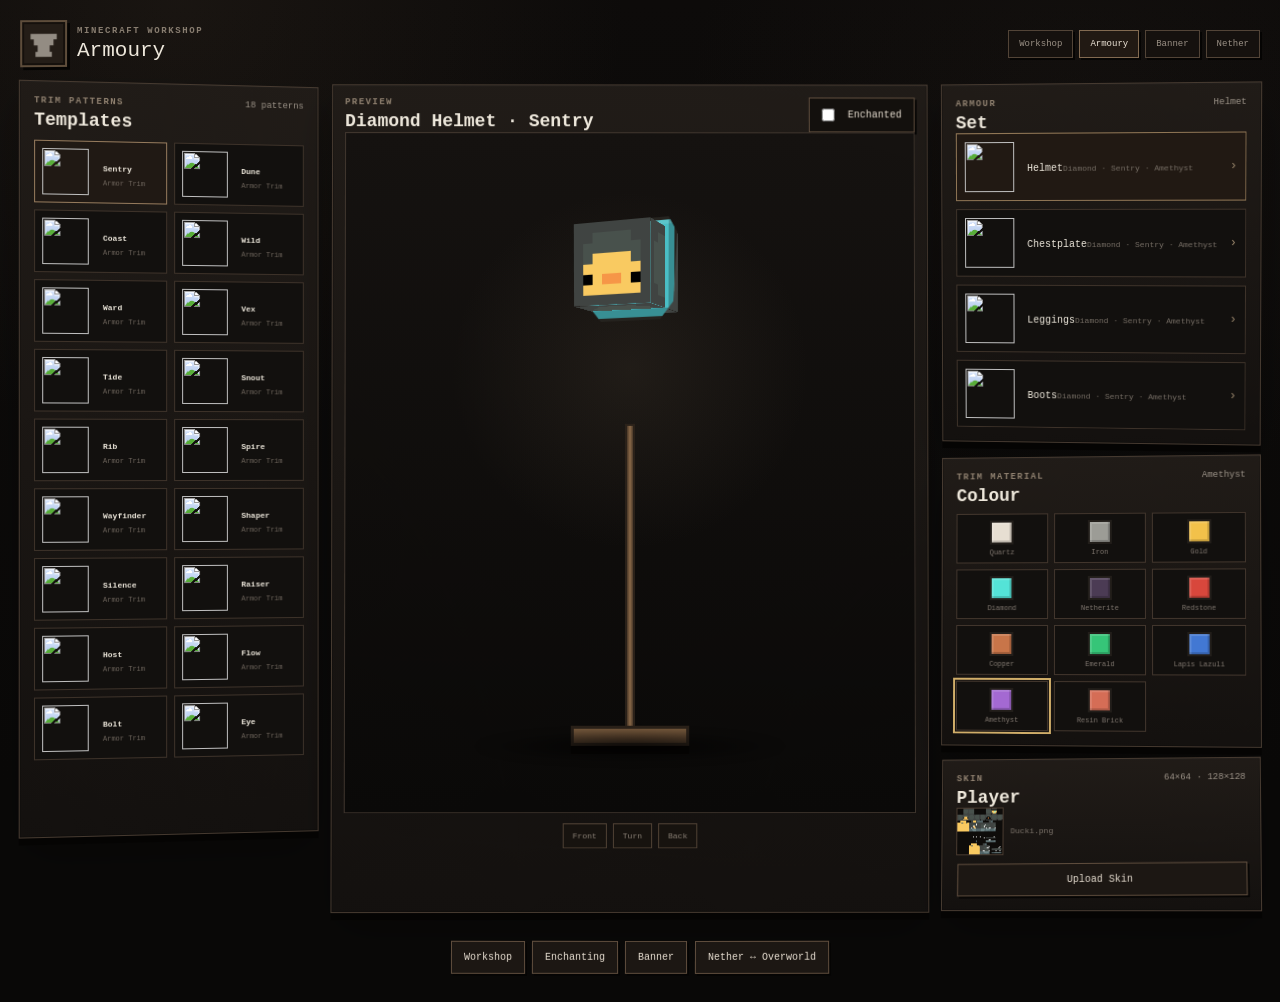
==== commit 65dddacd: "bug fixes" ====
--- a/tools/armoury/index.html
+++ b/tools/armoury/index.html
@@ -1,31 +1,27 @@
-<!doctype html><html lang="en"><head><meta charset="utf-8"><meta name="viewport" content="width=device-width,initial-scale=1"><meta name="theme-color" content="#0c0b0a"><meta name="description" content="Minecraft Workshop Armoury — armor trims, smithing templates and skin preview."><title>Armoury · Minecraft Workshop</title><link rel="icon" href="data:image/svg+xml,%3Csvg xmlns='http://www.w3.org/2000/svg' viewBox='0 0 64 64'%3E%3Crect width='64' height='64' fill='%23231b15'/%3E%3Cpath d='M12 12 32 5l20 7 5 27-10 8v12H15V47L5 39z' fill='%23717b83' stroke='%23302d29' stroke-width='3'/%3E%3Cpath d='M12 31h40M18 42h28' stroke='%23d4b168' stroke-width='5'/%3E%3C/svg%3E"><link rel="stylesheet" href="../../shared/site.css"><style>
-.layout{display:grid;grid-template-columns:310px 1fr 320px;gap:12px;padding-bottom:8px}.rail,.right-rail{padding:14px}.rail{display:flex;flex-direction:column;gap:12px}.preview{padding:14px;min-height:740px;display:flex;flex-direction:column}.preview-stage{flex:1;min-height:640px;position:relative;overflow:hidden;background:radial-gradient(circle at 50% 38%,rgba(110,93,73,.16),transparent 32%),linear-gradient(#151210,#0c0b0a);border:1px solid #443a31;display:grid;place-items:center}.floor{position:absolute;bottom:75px;width:330px;height:42px;background:radial-gradient(ellipse at center,rgba(0,0,0,.7),rgba(0,0,0,0) 70%);filter:blur(3px)}.stand{position:relative;width:360px;height:565px;transform-style:preserve-3d;transition:transform .12s ease-out}.stand-body{position:absolute;inset:auto;left:50%;transform:translateX(-50%);transform-style:preserve-3d}.wood{background:linear-gradient(90deg,#5b4531,#946e49 50%,#4b392c);border:3px solid #2b231c;box-shadow:inset 5px 4px rgba(255,255,255,.08),inset -8px -9px rgba(0,0,0,.26),5px 7px 0 #090706}.base{width:140px;height:26px;bottom:24px;border-radius:8px}.post{width:14px;height:292px;bottom:46px}.cross{width:235px;height:13px;bottom:305px;border-radius:8px}.head{width:88px;height:22px;bottom:603px;border-radius:8px}.arm{width:88px;height:12px;bottom:306px;transform-origin:center}.arm.l{transform:translateX(-44px) rotateZ(0deg)}.arm.r{transform:translateX(-44px) rotateZ(0deg)}.neck{width:24px;height:32px;bottom:336px}.armor-slot{position:absolute;left:50%;transform:translateX(-50%);image-rendering:pixelated;filter:drop-shadow(7px 9px 0 #0007);z-index:4;background:linear-gradient(135deg,var(--armor-light),var(--armor-mid) 58%,var(--armor-dark))}.helmet{width:92px;height:88px;bottom:438px;clip-path:polygon(15% 0,85% 0,100% 20%,92% 79%,73% 100%,27% 100%,8% 79%,0 20%)}.chest{width:155px;height:173px;bottom:261px;clip-path:polygon(23% 0,77% 0,100% 20%,82% 100%,18% 100%,0 20%)}.legs{width:116px;height:172px;bottom:91px;clip-path:polygon(4% 0,96% 0,86% 100%,56% 100%,50% 44%,44% 100%,14% 100%)}.boots{width:128px;height:72px;bottom:25px;clip-path:polygon(0 0,100% 0,92% 84%,59% 84%,53% 60%,44% 60%,38% 84%,6% 84%)}.armor-glow{position:absolute;inset:0;pointer-events:none}.trim{position:absolute;inset:0;opacity:.95;mix-blend-mode:screen}.trim::before,.trim::after{content:"";position:absolute;background:var(--trim);box-shadow:0 0 7px color-mix(in srgb,var(--trim) 65%,transparent)}.trim.sentry::before{left:12%;right:12%;top:27%;height:8%}.trim.sentry::after{left:22%;right:22%;bottom:20%;height:8%}.trim.dune::before{left:18%;width:64%;top:22%;height:10%;transform:skewY(20deg)}.trim.dune::after{left:22%;width:56%;top:46%;height:10%;transform:skewY(-20deg)}.trim.coast::before{left:10%;right:10%;top:18%;height:8%}.trim.coast::after{left:25%;right:25%;top:55%;height:9%}.trim.wild::before{left:16%;right:16%;top:26%;height:8%;transform:rotate(18deg)}.trim.wild::after{left:23%;right:23%;top:55%;height:8%;transform:rotate(-18deg)}.trim.tide::before{left:12%;right:12%;top:20%;height:8%;clip-path:polygon(0 100%,20% 0,40% 100%,60% 0,80% 100%,100% 0,100% 100%)}.trim.tide::after{left:22%;right:22%;bottom:20%;height:8%;clip-path:polygon(0 0,20% 100%,40% 0,60% 100%,80% 0,100% 100%,100% 0)}.trim.ward::before{left:25%;width:50%;top:16%;height:68%;background:transparent;border:7px solid var(--trim);clip-path:polygon(50% 0,100% 50%,50% 100%,0 50%)}.trim.ward::after{left:46%;width:8%;top:27%;height:46%}.trim.vex::before{left:16%;right:16%;top:18%;height:8%;transform:rotate(-26deg)}.trim.vex::after{left:16%;right:16%;bottom:18%;height:8%;transform:rotate(26deg)}.trim.rib::before{left:20%;width:12%;top:10%;height:80%;box-shadow:22px 0 0 var(--trim),44px 0 0 var(--trim),66px 0 0 var(--trim),88px 0 0 var(--trim)}.trim.rib::after{display:none}.trim.snout::before{left:14%;right:14%;top:24%;height:8%;}.trim.snout::after{left:36%;width:28%;top:46%;height:32%;border:6px solid var(--trim);background:transparent}.trim.eye::before{left:22%;width:56%;top:28%;height:38%;border:6px solid var(--trim);background:transparent;transform:rotate(45deg)}.trim.eye::after{left:44%;width:12%;top:44%;height:12%;background:var(--trim)}.trim.spire::before{left:12%;right:12%;top:12%;height:9%;transform:skewY(-20deg)}.trim.spire::after{left:30%;right:30%;bottom:14%;height:9%;transform:skewY(20deg)}.trim.wayfinder::before{left:16%;right:16%;top:30%;height:8%;}.trim.wayfinder::after{left:34%;right:34%;top:52%;height:8%;transform:rotate(90deg)}.trim.shaper::before{left:15%;right:15%;top:20%;height:10%;transform:rotate(45deg)}.trim.shaper::after{left:28%;right:28%;bottom:22%;height:10%;transform:rotate(-45deg)}.trim.silence::before{left:14%;right:14%;top:16%;height:12%;border:4px solid var(--trim);background:transparent}.trim.silence::after{left:24%;right:24%;bottom:16%;height:12%;border:4px solid var(--trim);background:transparent}.trim.raiser::before{left:20%;width:60%;top:18%;height:9%;transform:rotate(-28deg)}.trim.raiser::after{left:20%;width:60%;bottom:18%;height:9%;transform:rotate(28deg)}.trim.host::before{left:18%;right:18%;top:22%;height:8%;}.trim.host::after{left:26%;right:26%;top:50%;height:8%;transform:rotate(90deg)}.trim.flow::before{left:14%;right:14%;top:14%;height:8%;transform:skewY(-16deg)}.trim.flow::after{left:14%;right:14%;top:62%;height:8%;transform:skewY(16deg)}.trim.bolt::before{left:28%;width:16%;top:10%;height:78%;background:linear-gradient(90deg,transparent 0 25%,var(--trim) 26% 60%,transparent 61%);clip-path:polygon(60% 0,100% 0,66% 38%,100% 38%,25% 100%,42% 55%,0 55%)}.trim.bolt::after{display:none}
-.skin-layer{position:absolute;inset:0;opacity:.9;pointer-events:none;z-index:2}.skin-head{position:absolute;left:50%;transform:translateX(-50%);bottom:446px;width:54px;height:66px;background:#b98666;background-size:400% 400%;background-position:20% 12%;image-rendering:pixelated;clip-path:polygon(12% 0,88% 0,100% 15%,100% 86%,88% 100%,12% 100%,0 86%,0 15%)}.skin-body{position:absolute;left:50%;transform:translateX(-50%);bottom:274px;width:94px;height:132px;background:#b98666;background-size:340% 420%;background-position:52% 44%;image-rendering:pixelated;clip-path:polygon(10% 0,90% 0,100% 7%,92% 100%,8% 100%,0 7%)}.skin-arm{position:absolute;bottom:282px;width:31px;height:116px;background:#b98666;background-size:500% 420%;background-position:78% 44%;image-rendering:pixelated}.skin-arm.l{left:84px}.skin-arm.r{right:84px;transform:scaleX(-1)}.skin-leg{position:absolute;bottom:96px;width:34px;height:158px;background:#b98666;background-size:520% 380%;background-position:20% 72%;image-rendering:pixelated}.skin-leg.l{left:116px}.skin-leg.r{right:116px;transform:scaleX(-1)}.enchanted .armor-slot{filter:drop-shadow(0 0 5px rgba(161,127,227,.75)) drop-shadow(7px 9px 0 #0007)}.enchanted .armor-slot::after{content:"";position:absolute;inset:0;background:linear-gradient(115deg,transparent 18%,rgba(220,205,255,.28) 38%,transparent 50%);animation:glint 2.4s infinite}.enchanted .trim{filter:drop-shadow(0 0 7px rgba(184,158,255,.7))}@keyframes glint{0%{transform:translateX(-120%)}55%,100%{transform:translateX(120%)}}
-.headline{display:flex;justify-content:space-between;align-items:start;gap:10px}.headline h2{margin:4px 0 0;font-size:19px}.headline p{margin:5px 0 0;color:#716960;font-size:9px}.pattern-list{display:grid;grid-template-columns:repeat(2,1fr);gap:7px;max-height:520px;overflow:auto;padding-right:2px}.pattern-card{display:grid;grid-template-columns:44px 1fr;gap:8px;align-items:center;padding:7px;background:#15120f;border:1px solid #3f342b;cursor:pointer}.pattern-card:hover,.pattern-card.active{border-color:#957452;background:#211a15}.pattern-card img{width:38px;height:38px;image-rendering:pixelated}.pattern-card b{font-size:9px;display:block}.pattern-card small{display:block;color:#6f675f;font-size:8px;margin-top:3px}.material-grid{display:grid;grid-template-columns:repeat(4,1fr);gap:6px}.mat{height:30px;border:1px solid #4d4135;background:#17130f;cursor:pointer;display:grid;place-items:center;box-shadow:2px 2px 0 #080706}.mat span{width:16px;height:16px;display:block;box-shadow:inset 2px 2px rgba(255,255,255,.16),inset -2px -2px rgba(0,0,0,.2)}.mat.active{outline:2px solid var(--gold);outline-offset:1px}.mat small{display:none}.set-grid{display:grid;grid-template-columns:1fr 1fr;gap:7px}.set-card{padding:9px;background:#14110e;border:1px solid #3f352c;cursor:pointer}.set-card.active{border-color:#8e7153;box-shadow:inset 3px 0 var(--gold)}.set-card h3{margin:0;font-size:10px}.set-card small{display:block;color:#6d665e;font-size:8px;margin-top:4px}.set-swatch{width:100%;height:7px;margin-top:7px;background:var(--trim);box-shadow:0 0 5px color-mix(in srgb,var(--trim) 45%,transparent)}.recipe{padding:10px;background:#15120f;border:1px solid #443a31}.recipe-grid{display:grid;grid-template-columns:repeat(3,1fr);gap:6px;align-items:center;margin-top:8px}.recipe-slot{aspect-ratio:1;background:#24201b;border:2px inset #55493e;display:grid;place-items:center;image-rendering:pixelated}.recipe-slot.template{background:linear-gradient(145deg,#29231e,#1d1915)}.recipe-slot img{width:34px;height:34px;image-rendering:pixelated}.recipe-slot.diamond{color:#b5e9ee;font-size:10px;font-weight:900}.recipe-slot.ingredient{color:#d3b36a;font-size:9px;text-align:center;padding:3px}.arrow{display:flex;justify-content:center;align-items:center;font-size:18px;color:#bba67e}.upload{border:1px dashed #5c5044;padding:10px;text-align:center;color:#81786f;font-size:9px;cursor:pointer;background:#13100d}.upload:hover{border-color:#9a7a57;background:#18130f}.controls-row{display:flex;gap:7px;flex-wrap:wrap;margin-top:8px}.checks{display:flex;align-items:center;gap:7px;color:#8c837a;font-size:9px}.checks input{accent-color:#7b9c64}.skin-name{font-size:9px;color:#aaa096;margin-top:5px;overflow:hidden;text-overflow:ellipsis}.source-note{font-size:8px;color:#5f5851;line-height:1.55;margin-top:auto;padding-top:10px}
-@media(max-width:1120px){.layout{grid-template-columns:290px 1fr}.right-rail{grid-column:1/-1;display:grid;grid-template-columns:1fr 1fr;gap:10px}.source-note{margin-top:0}}@media(max-width:820px){.layout{grid-template-columns:1fr}.right-rail{grid-template-columns:1fr}.preview-stage{min-height:600px}.pattern-list{max-height:none}.material-grid{grid-template-columns:repeat(6,1fr)}}@media(max-width:560px){.material-grid{grid-template-columns:repeat(4,1fr)}.set-grid{grid-template-columns:1fr 1fr}.stand{transform:scale(.82)}}
-</style></head><body><header class="site-shell topbar"><div class="brand"><a class="brand-icon" href="../../"><svg viewBox="0 0 64 64"><path d="M12 12 32 5l20 7 5 27-10 8v12H15V47L5 39z" fill="#717b83"/><path d="M12 31h40M18 42h28" stroke="#d4b168" stroke-width="5"/></svg></a><div><div class="eyebrow">TOOL 02 · MINECRAFT WORKSHOP</div><h1>Armoury</h1></div></div><div class="edition-chip">SMITHING</div><nav class="nav"><a href="../../">Workshop</a><a href="../enchanting/">Enchanting</a><a class="active" href="./">Armoury</a><a href="../banner/">Banner Editor</a></nav></header>
-<main class="site-shell layout"><aside class="panel depth-ui rail"><div class="section-head"><div><div class="kicker">SMITHING TEMPLATES</div><h2>Choose a pattern</h2></div><button class="btn" id="random">Random</button></div><div class="pattern-list" id="patterns"></div></aside>
-<section class="panel depth-ui preview"><div class="headline"><div><div class="kicker">ARMOUR STAND</div><h2 id="setTitle">Diamond · Sentry</h2><p>Drag the stand to turn it. The panels and controls follow your mouse.</p></div><div class="tag" id="skinTag">DEFAULT SKIN</div></div><div class="preview-stage" id="stage"><div class="floor"></div><div class="stand" id="stand"><div class="stand-body wood base"></div><div class="stand-body wood post"></div><div class="stand-body wood cross"></div><div class="stand-body wood neck"></div><div class="stand-body wood head"></div><div class="armor-slot helmet"><div class="trim" data-slot="helmet"></div></div><div class="armor-slot chest"><div class="trim" data-slot="chestplate"></div></div><div class="armor-slot legs"><div class="trim" data-slot="leggings"></div></div><div class="armor-slot boots"><div class="trim" data-slot="boots"></div></div><div class="skin-layer"><div class="skin-head" id="skinHead"></div><div class="skin-body" id="skinBody"></div><div class="skin-arm l" id="skinArmL"></div><div class="skin-arm r" id="skinArmR"></div><div class="skin-leg l" id="skinLegL"></div><div class="skin-leg r" id="skinLegR"></div></div></div></div><div class="controls-row"><button class="btn" id="left">↶</button><button class="btn" id="reset">Reset view</button><button class="btn" id="right">↷</button><label class="checks"><input type="checkbox" id="enchanted"> Enchanted look</label></div></section>
-<aside class="panel depth-ui right-rail"><div><div class="kicker">SET PIECES</div><h2 style="margin:4px 0 9px;font-size:15px">Dream set</h2><div class="set-grid" id="setGrid"></div></div><div><div class="kicker">BASE ARMOUR</div><select class="select" id="armor"></select></div><div><div class="kicker">TRIM MATERIAL</div><div class="material-grid" id="materials"></div></div><div class="recipe"><div class="kicker">HOW THE TEMPLATE WORKS</div><div style="font-size:10px;color:#c7bcaf;margin-top:4px" id="recipeName">Sentry Armour Trim</div><div class="recipe-grid"><div class="recipe-slot template"><img id="recipeTemplate" alt="Smithing template"></div><div class="recipe-slot diamond">7×<br>DIAMOND</div><div class="recipe-slot ingredient" id="recipeIngredient">Iron</div></div><div class="page-note" style="margin-top:9px" id="recipeText"></div></div><label class="upload" for="skinFile">UPLOAD A MINECRAFT SKIN<input id="skinFile" type="file" accept="image/png" style="display:none"></label><div class="skin-name" id="skinName">No skin uploaded · using a plain skin</div><div class="controls-row"><button class="btn primary" id="applyAll">Apply selected combo to all four pieces</button><button class="btn" id="clear">Clear trims</button></div><div class="source-note">Template sprites shown from Minecraft's resource assets. Armour trims are cosmetic; the editor is a fan-made preview.</div></aside></main><footer class="footer"><span>Fan-made · not affiliated with Mojang or Microsoft.</span><span>Armoury</span></footer>
-<script>
-const AS='https://assets.mcasset.cloud/1.21.5/assets/minecraft/textures/item/';
-const PATTERNS=[
- ['sentry','Sentry','Pillager Outpost','iron'],['dune','Dune','Desert Pyramid','sandstone'],['coast','Coast','Shipwreck','stone'],['wild','Wild','Jungle Temple','mossy_cobblestone'],['tide','Tide','Ocean Monument','prismarine'],['ward','Ward','Ancient City','cobbled_deepslate'],['vex','Vex','Woodland Mansion','cobbled_deepslate'],['rib','Rib','Nether Fortress','netherrack'],['snout','Snout','Bastion Remnant','blackstone'],['eye','Eye','Stronghold','end_stone'],['spire','Spire','End City','purpur_block'],['wayfinder','Wayfinder','Trail Ruins','terracotta'],['raiser','Raiser','Trail Ruins','terracotta'],['shaper','Shaper','Trail Ruins','terracotta'],['host','Host','Trail Ruins','terracotta'],['silence','Silence','Ancient City','cobbled_deepslate'],['flow','Flow','Ominous Vaults','breeze_rod'],['bolt','Bolt','Vaults','copper_block']
-];
-const MATS=[['iron','Iron','#b7bec3'],['copper','Copper','#c97a51'],['gold','Gold','#e5c85a'],['redstone','Redstone','#ce4c42'],['emerald','Emerald','#5dc78a'],['diamond','Diamond','#62dbe0'],['netherite','Netherite','#514c50'],['lapis','Lapis','#3e6fc2'],['amethyst','Amethyst','#ad71d5'],['quartz','Quartz','#eee3d4'],['resin','Resin','#d27a55']];
-const ARMORS=[['leather','Leather','#9a6040','#72442f','#4a2c20'],['chainmail','Chainmail','#a3a6a6','#747879','#4d5050'],['iron','Iron','#d2d8dc','#8a9399','#545c61'],['copper','Copper','#e49a70','#b86b49','#744431'],['gold','Gold','#fff07a','#d7a83a','#8e6418'],['diamond','Diamond','#b8fbff','#55cfd3','#2a7e87'],['netherite','Netherite','#6b5f70','#3e3545','#211c25'],['turtle','Turtle Shell','#8f9e69','#65744d','#3e4a30']];
-const PIECES=['helmet','chestplate','leggings','boots']; const LABEL={helmet:'Helmet',chestplate:'Chestplate',leggings:'Leggings',boots:'Boots'};
-let state={piece:'helmet',enchanted:false,yaw:-9,skin:null,set:{helmet:{armor:'diamond',pattern:'sentry',mat:'iron'},chestplate:{armor:'diamond',pattern:'sentry',mat:'iron'},leggings:{armor:'diamond',pattern:'sentry',mat:'iron'},boots:{armor:'diamond',pattern:'sentry',mat:'iron'}}};
-const $=id=>document.getElementById(id); const slug=x=>x.toLowerCase(); const pat=id=>PATTERNS.find(x=>x[0]===id); const mat=id=>MATS.find(x=>x[0]===id);
-function renderPatterns(){ $('patterns').innerHTML=PATTERNS.map(p=>`<button class="pattern-card ${p[0]===state.set[state.piece].pattern?'active':''}" data-p="${p[0]}"><img src="${AS}${p[0]}_armor_trim_smithing_template.png" alt="${p[1]} template"><span><b>${p[1]}</b><small>${p[2]}</small></span></button>`).join(''); document.querySelectorAll('[data-p]').forEach(b=>b.onclick=()=>{state.set[state.piece].pattern=b.dataset.p;sync()})}
-function renderMaterials(){ $('materials').innerHTML=MATS.map(m=>`<button class="mat ${m[0]===state.set[state.piece].mat?'active':''}" title="${m[1]}" data-m="${m[0]}"><span style="background:${m[2]}"></span></button>`).join('');document.querySelectorAll('[data-m]').forEach(b=>b.onclick=()=>{state.set[state.piece].mat=b.dataset.m;sync()})}
-function renderSet(){ $('setGrid').innerHTML=PIECES.map(k=>{const d=state.set[k],m=mat(d.mat),p=pat(d.pattern);return `<button class="set-card ${k===state.piece?'active':''}" data-piece="${k}"><h3>${LABEL[k]}</h3><small>${ARMORS.find(a=>a[0]===d.armor)[1]} · ${p[1]}</small><div class="set-swatch" style="--trim:${m[2]}"></div></button>`}).join('');document.querySelectorAll('[data-piece]').forEach(b=>b.onclick=()=>{state.piece=b.dataset.piece;sync()})}
-function renderArmorSelect(){ $('armor').innerHTML=ARMORS.map(a=>`<option value="${a[0]}">${a[1]}</option>`).join('');$('armor').value=state.set[state.piece].armor}
-function renderRecipe(){const d=state.set[state.piece],p=pat(d.pattern);$('recipeName').textContent=p[1]+' Armour Trim';$('recipeTemplate').src=AS+p[0]+'_armor_trim_smithing_template.png';$('recipeIngredient').textContent=p[3];$('recipeText').textContent=`Use the ${p[1]} Smithing Template, a piece of armour, and ${mat(d.mat)[1]} as the trim material in a Smithing Table. To copy the template, use 7 Diamonds plus ${p[3]} and the template itself.`;$('setTitle').textContent=`${ARMORS.find(a=>a[0]===d.armor)[1]} · ${p[1]}`}
-function skinStyle(url){for(const id of ['skinHead','skinBody','skinArmL','skinArmR','skinLegL','skinLegR']) $(id).style.backgroundImage=`url(${url})`}
-function renderStand(){const d=state.set[state.piece];document.querySelectorAll('.armor-slot').forEach((el)=>{const k=el.classList.contains('helmet')?'helmet':el.classList.contains('chest')?'chestplate':el.classList.contains('legs')?'leggings':'boots';const ar=ARMORS.find(a=>a[0]===state.set[k].armor);el.style.setProperty('--armor-light',ar[2]);el.style.setProperty('--armor-mid',ar[3]);el.style.setProperty('--armor-dark',ar[4]);el.style.setProperty('--trim',mat(state.set[k].mat)[2]);const t=el.querySelector('.trim');t.className='trim '+state.set[k].pattern});$('stand').style.transform=`translateX(${state.yaw*.18}px) rotateY(${state.yaw}deg) rotateX(2deg)`;$('stage').classList.toggle('enchanted',state.enchanted);}
-function sync(){const d=state.set[state.piece];renderPatterns();renderMaterials();renderSet();renderArmorSelect();renderRecipe();$('enchanted').checked=state.enchanted;renderStand();}
-$('armor').onchange=e=>{state.set[state.piece].armor=e.target.value;sync()};$('enchanted').onchange=e=>{state.enchanted=e.target.checked;renderStand()};$('applyAll').onclick=()=>{const d=state.set[state.piece];PIECES.forEach(k=>{state.set[k].pattern=d.pattern;state.set[k].mat=d.mat;state.set[k].armor=d.armor});sync()};$('clear').onclick=()=>{PIECES.forEach(k=>{state.set[k].pattern='sentry';state.set[k].mat='iron'});sync()};$('random').onclick=()=>{const ar=ARMORS[Math.floor(Math.random()*ARMORS.length)][0],p=PATTERNS[Math.floor(Math.random()*PATTERNS.length)][0],m=MATS[Math.floor(Math.random()*MATS.length)][0];PIECES.forEach(k=>{state.set[k].armor=k==='helmet'&&Math.random()<.1?'turtle':ar;state.set[k].pattern=p;state.set[k].mat=m});sync()};$('left').onclick=()=>{state.yaw-=15;renderStand()};$('right').onclick=()=>{state.yaw+=15;renderStand()};$('reset').onclick=()=>{state.yaw=-9;renderStand()};
-let down=false,lastX=0;const stand=$('stand');stand.addEventListener('pointerdown',e=>{down=true;lastX=e.clientX;stand.setPointerCapture(e.pointerId)});stand.addEventListener('pointermove',e=>{if(!down)return;state.yaw+=(e.clientX-lastX)*.7;lastX=e.clientX;renderStand()});stand.addEventListener('pointerup',()=>down=false);stand.addEventListener('pointercancel',()=>down=false);
-$('skinFile').onchange=e=>{const f=e.target.files[0];if(!f)return;if(!/^image\/png$/.test(f.type))return alert('Please upload a PNG Minecraft skin.');const u=URL.createObjectURL(f);const im=new Image();im.onload=()=>{if(!((im.width===64&&im.height===64)||(im.width===64&&im.height===32))){alert('Minecraft skins should be 64×64 or legacy 64×32.');URL.revokeObjectURL(u);return}$('skinName').textContent=f.name;$('skinTag').textContent='CUSTOM SKIN';skinStyle(u)};im.src=u};sync();
+<!doctype html><html lang="en"><head><meta charset="utf-8"><meta name="viewport" content="width=device-width,initial-scale=1"><meta name="theme-color" content="#0b0a09"><title>Armoury · Minecraft Workshop</title><link rel="icon" href="data:image/svg+xml,%3Csvg xmlns='http://www.w3.org/2000/svg' viewBox='0 0 64 64'%3E%3Crect width='64' height='64' fill='%23241d17'/%3E%3Cpath d='M12 12 32 5l20 7 5 27-10 8v12H15V47L5 39z' fill='%23717b83' stroke='%23302d29' stroke-width='3'/%3E%3Cpath d='M12 31h40M18 42h28' stroke='%23d4b168' stroke-width='5'/%3E%3C/svg%3E"><link rel="stylesheet" href="../../shared/site.css"><style>
+body{min-height:100vh}.app{display:grid;grid-template-columns:300px minmax(380px,1fr) 320px;gap:12px;padding-bottom:14px}.panel-pad{padding:14px}.patterns{max-height:calc(100vh - 150px);min-height:620px;overflow:auto}.pattern-list{display:grid;grid-template-columns:repeat(2,1fr);gap:7px;margin-top:10px}.pattern{display:grid;grid-template-columns:54px 1fr;gap:6px;align-items:center;background:#12100e;border:1px solid #3d3229;padding:7px;cursor:pointer;text-align:left;color:inherit}.pattern:hover,.pattern.active{background:#201914;border-color:#967b5d}.pattern img{width:46px;height:46px;image-rendering:pixelated;object-fit:contain}.pattern b{font-size:8px;line-height:1.2}.pattern small{display:block;margin-top:3px;color:#6f665d;font-size:7px}.preview{padding:12px;min-height:760px}.preview-stage{height:680px;position:relative;display:grid;place-items:center;overflow:hidden;background:radial-gradient(circle at 50% 35%,rgba(110,94,75,.17),transparent 34%),linear-gradient(#151210,#0a0908);border:1px solid #3f352d;cursor:grab}.preview-stage:active{cursor:grabbing}.floor{position:absolute;bottom:48px;width:320px;height:35px;border-radius:50%;background:radial-gradient(ellipse at center,rgba(0,0,0,.65),transparent 68%);filter:blur(3px)}.model-wrap{position:relative;width:360px;height:590px;perspective:900px;transform-style:preserve-3d;user-select:none}.model{position:absolute;left:50%;top:60px;width:0;height:0;transform-style:preserve-3d;transform:translateX(-50%) rotateX(-3deg) rotateY(-22deg);transition:transform .06s linear}.mc-cube{position:absolute;transform-style:preserve-3d}.face{position:absolute;backface-visibility:hidden;background-repeat:no-repeat;image-rendering:pixelated}.head{left:-43px;top:-8px;width:86px;height:86px}.body{left:-43px;top:84px;width:86px;height:129px}.arm{width:43px;height:129px;top:86px}.arm.left{left:-86px}.arm.right{left:43px}.leg{width:43px;height:129px;top:213px}.leg.left{left:-43px}.leg.right{left:0}.cap{position:absolute;inset:-3px;border:3px solid rgba(255,255,255,.10);box-shadow:0 0 0 1px #0008,inset 0 0 0 2px #0006;pointer-events:none}.skin-face{background-image:url('../../assets/Ducki.png')}.armor{position:absolute;inset:-5px;background:var(--armor);border:3px solid #25231f;box-shadow:inset 3px 3px rgba(255,255,255,.12),inset -4px -5px rgba(0,0,0,.30);opacity:.96}.trim-face{position:absolute;inset:3px;background-image:var(--trim-img);background-repeat:no-repeat;background-size:100% 100%;background-position:center;opacity:.98;mix-blend-mode:screen;filter:var(--trim-filter);pointer-events:none}.helmet-shell{position:absolute;left:-50px;top:-17px;width:100px;height:100px;clip-path:polygon(9% 0,91% 0,100% 16%,96% 83%,82% 100%,18% 100%,4% 83%,0 16%);border:3px solid #25231f;background:var(--armor);box-shadow:inset 5px 4px rgba(255,255,255,.10),inset -6px -8px rgba(0,0,0,.25);}.chest-shell{left:-50px;top:76px;width:100px;height:147px;clip-path:polygon(16% 0,84% 0,100% 17%,84% 100%,16% 100%,0 17%);}.boots-shell{width:48px;height:47px;top:304px;clip-path:polygon(3% 0,97% 0,94% 82%,64% 92%,40% 76%,6% 82%)}.boot-l{left:-47px}.boot-r{left:0}.legs-shell{left:-50px;top:200px;width:100px;height:146px;clip-path:polygon(3% 0,97% 0,88% 100%,58% 100%,50% 60%,42% 100%,12% 100%)}.trim-acc{position:absolute;inset:0;background-image:var(--trim-img);background-repeat:no-repeat;background-size:100% 100%;opacity:.95;mix-blend-mode:screen;filter:var(--trim-filter)}.stand-base{position:absolute;bottom:22px;left:50%;transform:translateX(-50%);width:118px;height:20px;background:linear-gradient(#73573b,#4b3827);border:3px solid #2a2119;box-shadow:0 8px 0 #070504}.stand-pole{position:absolute;bottom:38px;left:50%;transform:translateX(-50%);width:10px;height:305px;background:linear-gradient(90deg,#493727,#8a6948 50%,#4a3929);border:2px solid #2a2119;z-index:-1}.pose-bar{display:flex;justify-content:center;gap:6px;padding:10px 0 2px}.pose-bar button{background:#17130f;border:1px solid #4e4033;color:#8c8277;padding:7px 9px;font-size:8px;cursor:pointer}.pose-bar button:hover{border-color:#8c6c50;color:#eee5d9}.right{display:flex;flex-direction:column;gap:12px}.slot-stack{display:grid;gap:8px}.slot{display:grid;grid-template-columns:54px 1fr auto;align-items:center;gap:9px;padding:8px;background:#12100e;border:1px solid #3d3229;cursor:pointer;text-align:left;color:inherit}.slot:hover,.slot.active{background:#211913;border-color:#907655}.slot img{width:50px;height:50px;image-rendering:pixelated;object-fit:contain}.slot-name{font-size:10px}.slot-trim{font-size:8px;color:#766e65;margin-top:3px}.chev{color:#9d896e;font-size:12px}.picker{display:none;padding:9px;background:#14110e;border:1px solid #483a2f;max-height:260px;overflow:auto}.picker.open{display:grid;grid-template-columns:repeat(4,1fr);gap:6px}.pick{border:1px solid #3d332a;background:#100e0c;padding:5px;cursor:pointer;display:grid;place-items:center;gap:3px;color:inherit}.pick:hover{border-color:#987a58;background:#1f1813}.pick img{width:45px;height:45px;image-rendering:pixelated;object-fit:contain}.pick span{font-size:7px;text-align:center;color:#80766c}.materials{display:grid;grid-template-columns:repeat(3,1fr);gap:6px;margin-top:8px}.mat{border:1px solid #41352c;background:#12100e;padding:6px 4px;cursor:pointer;color:inherit;display:grid;gap:4px;place-items:center}.mat i{width:24px;height:24px;border:2px solid #221e1a;box-shadow:inset 2px 2px rgba(255,255,255,.14),inset -2px -2px rgba(0,0,0,.18)}.mat span{font-size:7px;text-align:center;color:#817870}.mat.active{outline:2px solid var(--gold);outline-offset:1px}.skin-box{display:grid;gap:8px}.skin-line{display:flex;gap:7px;align-items:center}.skin-thumb{width:48px;height:48px;object-fit:contain;background:#0e0c0a;border:1px solid #493b30;image-rendering:pixelated}.skin-msg{font-size:8px;color:#7b7269;line-height:1.4}.file-btn{position:relative;overflow:hidden}.file-btn input{position:absolute;inset:0;opacity:0;cursor:pointer}.enchanted .armor,.enchanted .helmet-shell,.enchanted .trim-acc{animation:glint 2.7s linear infinite}@keyframes glint{0%,100%{filter:brightness(1)}45%{filter:brightness(1.22)}55%{filter:brightness(.96)}}
+@media(max-width:1100px){.app{grid-template-columns:250px minmax(330px,1fr)}.right{grid-column:1/-1;display:grid;grid-template-columns:1fr 1fr}.patterns{max-height:none}.preview{min-height:700px}.preview-stage{height:620px}}@media(max-width:760px){.app{grid-template-columns:1fr}.right{grid-template-columns:1fr}.patterns{min-height:auto}.pattern-list{grid-template-columns:repeat(3,1fr)}.preview-stage{height:560px}.model-wrap{transform:scale(.86)} }
+</style></head><body><header class="site-shell topbar"><div class="brand"><a class="brand-icon ui3d" href="../../" aria-label="Minecraft Workshop"><svg viewBox="0 0 64 64"><path d="M8 14h48v10H8zM14 24h36v11H14zM21 35h22v12H21zM17 47h30v9H17z" fill="#938c83"/></svg></a><div><div class="eyebrow">MINECRAFT WORKSHOP</div><div class="tool-name">Armoury</div></div></div><div></div><div class="header-right"><nav class="nav"><a href="../../">Workshop</a><a class="active" href="./">Armoury</a><a href="../banner/">Banner</a><a href="../nether/">Nether</a></nav></div></header><main class="site-shell app"><aside class="panel depth-ui panel-pad patterns"><div class="section-head"><div><div class="kicker">TRIM PATTERNS</div><h2>Templates</h2></div><span class="small muted" id="patternCount"></span></div><div class="pattern-list" id="patterns"></div></aside><section class="panel depth-ui preview"><div class="section-head"><div><div class="kicker">PREVIEW</div><h2 id="previewTitle">Diamond · Sentry</h2></div><label class="btn ghost ui3d" style="position:relative;overflow:hidden"><input id="enchanted" type="checkbox" style="margin:0 6px 0 0;appearance:auto"> Enchanted</label></div><div class="preview-stage" id="previewStage"><div class="model-wrap"><div class="stand-pole"></div><div class="model" id="model"><div class="mc-cube head" data-part="head"></div><div class="mc-cube body" data-part="chest"></div><div class="mc-cube arm left" data-part="leftArm"></div><div class="mc-cube arm right" data-part="rightArm"></div><div class="mc-cube leg left" data-part="leftLeg"></div><div class="mc-cube leg right" data-part="rightLeg"></div><div class="helmet-shell armor-shell" data-armor-slot="helmet"><div class="trim-acc"></div></div><div class="chest-shell armor-shell" data-armor-slot="chest"><div class="trim-acc"></div></div><div class="legs-shell armor-shell" data-armor-slot="legs"><div class="trim-acc"></div></div><div class="boots-shell boot-l armor-shell" data-armor-slot="boots"><div class="trim-acc"></div></div><div class="boots-shell boot-r armor-shell" data-armor-slot="boots"><div class="trim-acc"></div></div></div><div class="stand-base"></div></div><div class="floor"></div></div><div class="pose-bar"><button id="front">Front</button><button id="turn">Turn</button><button id="back">Back</button></div></section><aside class="right"><section class="panel depth-ui panel-pad"><div class="section-head"><div><div class="kicker">ARMOUR</div><h2>Set</h2></div><span class="small muted" id="activeSlotLabel">Helmet</span></div><div class="slot-stack" id="slots"></div><div class="picker" id="picker"></div></section><section class="panel depth-ui panel-pad"><div class="section-head"><div><div class="kicker">TRIM MATERIAL</div><h2>Colour</h2></div><span class="small muted" id="activeMaterialLabel">Amethyst</span></div><div class="materials" id="materials"></div></section><section class="panel depth-ui panel-pad"><div class="section-head"><div><div class="kicker">SKIN</div><h2>Player</h2></div><span class="small muted">64×64 · 128×128</span></div><div class="skin-box"><div class="skin-line"><img id="skinThumb" class="skin-thumb pixel" src="../../assets/Ducki.png"><div class="skin-msg" id="skinMsg">Ducki.png</div></div><label class="btn ui3d file-btn">Upload Skin<input id="skinFile" type="file" accept="image/png,image/jpeg,image/webp"></label></div></section></aside></main><nav class="site-shell footer-nav"><a class="btn ui3d" href="../../">Workshop</a><a class="btn ui3d" href="../enchanting/">Enchanting</a><a class="btn ui3d" href="../banner/">Banner</a><a class="btn ui3d" href="../nether/">Nether ↔ Overworld</a></nav><script>
+const BASE='https://mcasset.cloud/26.3/assets/minecraft/';
+const patterns=[['sentry','Sentry'],['dune','Dune'],['coast','Coast'],['wild','Wild'],['ward','Ward'],['vex','Vex'],['tide','Tide'],['snout','Snout'],['rib','Rib'],['spire','Spire'],['wayfinder','Wayfinder'],['shaper','Shaper'],['silence','Silence'],['raiser','Raiser'],['host','Host'],['flow','Flow'],['bolt','Bolt'],['eye','Eye']];
+const mats=[['quartz','Quartz','#e7dfd2'],['iron','Iron','#9c9c96'],['gold','Gold','#f2c14a'],['diamond','Diamond','#54e3d7'],['netherite','Netherite','#4b3b54'],['redstone','Redstone','#d8473c'],['copper','Copper','#c87549'],['emerald','Emerald','#36c578'],['lapis','Lapis Lazuli','#4278d3'],['amethyst','Amethyst','#a469d2'],['resin','Resin Brick','#d56d56']];
+const pieces={helmet:{name:'Helmet',items:[['leather','Leather Helmet','leather_helmet'],['chainmail','Chainmail Helmet','chainmail_helmet'],['iron','Iron Helmet','iron_helmet'],['gold','Golden Helmet','golden_helmet'],['diamond','Diamond Helmet','diamond_helmet'],['netherite','Netherite Helmet','netherite_helmet'],['copper','Copper Helmet','copper_helmet'],['turtle','Turtle Shell','turtle_helmet']]},chest:{name:'Chestplate',items:[['leather','Leather Chestplate','leather_chestplate'],['chainmail','Chainmail Chestplate','chainmail_chestplate'],['iron','Iron Chestplate','iron_chestplate'],['gold','Golden Chestplate','golden_chestplate'],['diamond','Diamond Chestplate','diamond_chestplate'],['netherite','Netherite Chestplate','netherite_chestplate'],['copper','Copper Chestplate','copper_chestplate']]},legs:{name:'Leggings',items:[['leather','Leather Leggings','leather_leggings'],['chainmail','Chainmail Leggings','chainmail_leggings'],['iron','Iron Leggings','iron_leggings'],['gold','Golden Leggings','golden_leggings'],['diamond','Diamond Leggings','diamond_leggings'],['netherite','Netherite Leggings','netherite_leggings'],['copper','Copper Leggings','copper_leggings']]},boots:{name:'Boots',items:[['leather','Leather Boots','leather_boots'],['chainmail','Chainmail Boots','chainmail_boots'],['iron','Iron Boots','iron_boots'],['gold','Golden Boots','golden_boots'],['diamond','Diamond Boots','diamond_boots'],['netherite','Netherite Boots','netherite_boots'],['copper','Copper Boots','copper_boots']]}};
+const slots={helmet:{type:'helmet',base:'diamond',trim:'sentry'},chest:{type:'chest',base:'diamond',trim:'sentry'},legs:{type:'legs',base:'diamond',trim:'sentry'},boots:{type:'boots',base:'diamond',trim:'sentry'}};let activeSlot='helmet',pickerOpen=false;const $=id=>document.getElementById(id);
+function itemUrl(id){return BASE+'textures/item/'+id+'.png'}
+function templateUrl(id){return BASE+'textures/item/'+id+'_armor_trim_smithing_template.png'}
+function trimUrl(pattern,leggings=false){return BASE+'textures/trims/entity/'+(leggings?'humanoid_leggings/':'humanoid/')+pattern+'.png'}
+function filterFor(c){const f={quartz:'brightness(0) saturate(100%) invert(91%) sepia(10%) saturate(323%) hue-rotate(347deg) brightness(106%) contrast(84%)',iron:'brightness(0) saturate(100%) invert(74%) sepia(4%) saturate(325%) hue-rotate(354deg) brightness(94%) contrast(86%)',gold:'brightness(0) saturate(100%) invert(80%) sepia(87%) saturate(633%) hue-rotate(5deg) brightness(105%) contrast(97%)',diamond:'brightness(0) saturate(100%) invert(79%) sepia(57%) saturate(611%) hue-rotate(128deg) brightness(102%) contrast(99%)',netherite:'brightness(0) saturate(100%) invert(28%) sepia(18%) saturate(1022%) hue-rotate(252deg) brightness(83%) contrast(89%)',redstone:'brightness(0) saturate(100%) invert(34%) sepia(52%) saturate(2794%) hue-rotate(335deg) brightness(94%) contrast(85%)',copper:'brightness(0) saturate(100%) invert(53%) sepia(35%) saturate(1058%) hue-rotate(333deg) brightness(95%) contrast(87%)',emerald:'brightness(0) saturate(100%) invert(62%) sepia(49%) saturate(1037%) hue-rotate(105deg) brightness(86%) contrast(97%)',lapis:'brightness(0) saturate(100%) invert(39%) sepia(61%) saturate(1320%) hue-rotate(186deg) brightness(85%) contrast(93%)',amethyst:'brightness(0) saturate(100%) invert(53%) sepia(35%) saturate(1208%) hue-rotate(243deg) brightness(100%) contrast(88%)',resin:'brightness(0) saturate(100%) invert(53%) sepia(52%) saturate(1722%) hue-rotate(323deg) brightness(98%) contrast(91%)'};return f[c]||'none'}
+const armorPal={leather:'#6b4938',chainmail:'#9b9c95',iron:'#8d908d',gold:'#d9ac3d',diamond:'#4abec5',netherite:'#403345',copper:'#bd724a',turtle:'#73885a'};
+function makePatterns(){ $('patterns').innerHTML=patterns.map(p=>`<button class="pattern ${p[0]==='sentry'?'active':''}" data-pattern="${p[0]}"><img src="${templateUrl(p[0])}" alt=""><span><b>${p[1]}</b><small>Armor Trim</small></span></button>`).join('');$('patternCount').textContent=patterns.length+' patterns';document.querySelectorAll('.pattern').forEach(b=>b.onclick=()=>{slots[activeSlot].trim=b.dataset.pattern;document.querySelectorAll('.pattern').forEach(x=>x.classList.toggle('active',x===b));render()})}
+function makeSlots(){ $('slots').innerHTML=Object.entries(slots).map(([id,s])=>{const piece=pieces[s.type],it=piece.items.find(x=>x[0]===s.base);return `<button class="slot ${id===activeSlot?'active':''}" data-slot="${id}"><img src="${itemUrl(it[2])}" alt=""><span><span class="slot-name">${piece.name}</span><span class="slot-trim">${it[1].replace(piece.name,'').trim()||it[1]} · ${patterns.find(p=>p[0]===s.trim)?.[1]||s.trim} · ${mats.find(m=>m[0]===currentMat(id))?.[1]||'Amethyst'}</span></span><span class="chev">›</span></button>`}).join('');document.querySelectorAll('.slot').forEach(b=>b.onclick=()=>{activeSlot=b.dataset.slot;pickerOpen=true;makeSlots();makePicker();setActiveMaterial();})}
+function currentMat(id){return slots[id].mat||'amethyst'}
+function makePicker(){const s=slots[activeSlot],list=pieces[s.type].items;const box=$('picker');box.classList.toggle('open',pickerOpen);box.innerHTML=pickerOpen?list.map(it=>`<button class="pick" data-base="${it[0]}"><img src="${itemUrl(it[2])}" alt=""><span>${it[1].replace(pieces[s.type].name,'').trim()||it[1]}</span></button>`).join(''):'';document.querySelectorAll('.pick').forEach(b=>b.onclick=()=>{slots[activeSlot].base=b.dataset.base;pickerOpen=false;makeSlots();makePicker();render()})}
+function makeMaterials(){ $('materials').innerHTML=mats.map(m=>`<button class="mat ${m[0]==='amethyst'?'active':''}" data-mat="${m[0]}"><i style="background:${m[2]}"></i><span>${m[1]}</span></button>`).join('');document.querySelectorAll('.mat').forEach(b=>b.onclick=()=>{slots[activeSlot].mat=b.dataset.mat;setActiveMaterial();render()})}
+function setActiveMaterial(){const m=currentMat(activeSlot),obj=mats.find(x=>x[0]===m);$('activeMaterialLabel').textContent=obj?obj[1]:m;document.querySelectorAll('.mat').forEach(b=>b.classList.toggle('active',b.dataset.mat===m));$('activeSlotLabel').textContent=pieces[slots[activeSlot].type].name;}
+function render(){const s=slots[activeSlot];$('previewTitle').textContent=`${pieces[s.type].items.find(x=>x[0]===s.base)?.[1]||s.base} · ${patterns.find(p=>p[0]===s.trim)?.[1]||'No trim'}`;document.querySelectorAll('.armor-shell').forEach(el=>{const type=el.dataset.armorSlot,conf=slots[type];el.style.setProperty('--armor',armorPal[conf.base]||'#777');el.style.setProperty('--trim-img',`url("${trimUrl(conf.trim,type==='legs')}")`);el.style.setProperty('--trim-filter',filterFor(conf.mat||'amethyst'))});setActiveMaterial()}
+// skin mapping
+function applySkin(src,w){const scale=w/64,unit=10;const S={head:{w:8,h:8,faces:{front:[8,8],back:[24,8],left:[0,8],right:[16,8],top:[8,0],bottom:[16,0]}},body:{w:8,h:12,faces:{front:[20,20],back:[32,20],left:[16,20],right:[28,20],top:[20,16],bottom:[28,16]}},rightArm:{w:4,h:12,faces:{front:[44,20],back:[52,20],left:[40,20],right:[48,20],top:[44,16],bottom:[48,16]}},leftArm:{w:4,h:12,faces:{front:[36,52],back:[44,52],left:[32,52],right:[40,52],top:[36,48],bottom:[40,48]}},rightLeg:{w:4,h:12,faces:{front:[4,20],back:[12,20],left:[0,20],right:[8,20],top:[4,16],bottom:[8,16]}},leftLeg:{w:4,h:12,faces:{front:[20,52],back:[28,52],left:[16,52],right:[24,52],top:[20,48],bottom:[24,48]}}};document.querySelectorAll('[data-part]').forEach(el=>{const n=el.dataset.part, s=S[n];el.innerHTML=Object.entries(s.faces).map(([face,p])=>{const fw=(face==='top'||face==='bottom')?s.w:s.w;const fh=(face==='top'||face==='bottom')?s.w:s.h;return `<div class="face ${face} skin-face" style="width:${fw*unit}px;height:${fh*unit}px;background-size:${64*scale*unit}px ${64*scale*unit}px;background-position:-${p[0]*scale*unit}px -${p[1]*scale*unit}px"></div>`}).join('');const faces=el.querySelectorAll('.face');const W=s.w*unit,H=s.h*unit,D=s.w*unit;faces.forEach(f=>{const n=f.classList[1];if(n==='front')f.style.transform=`translateZ(${D/2}px)`;if(n==='back')f.style.transform=`rotateY(180deg) translateZ(${D/2}px)`;if(n==='left')f.style.transform=`rotateY(-90deg) translateZ(${s.w*unit/2}px)`;if(n==='right')f.style.transform=`rotateY(90deg) translateZ(${s.w*unit/2}px)`;if(n==='top')f.style.transform=`rotateX(90deg) translateZ(${s.w*unit/2}px)`;if(n==='bottom')f.style.transform=`rotateX(-90deg) translateZ(${s.h*0+ s.w*unit/2}px)`});});}
+function syncSkin(){const img=new Image();img.onload=()=>{applySkin(img.src,img.width);$('skinThumb').src=img.src};img.src=window.skinSrc||'../../assets/Ducki.png'}
+let drag=false,lastX=0,lastY=0,ry=-22,rx=-3;$('previewStage').addEventListener('pointerdown',e=>{drag=true;lastX=e.clientX;lastY=e.clientY;$('previewStage').setPointerCapture(e.pointerId)});$('previewStage').addEventListener('pointermove',e=>{if(!drag)return;ry+=(e.clientX-lastX)*.45;rx+=(e.clientY-lastY)*.25;rx=Math.max(-22,Math.min(18,rx));lastX=e.clientX;lastY=e.clientY;$('model').style.transform=`translateX(-50%) rotateX(${rx}deg) rotateY(${ry}deg)`});$('previewStage').addEventListener('pointerup',()=>drag=false);$('previewStage').addEventListener('pointercancel',()=>drag=false);$('front').onclick=()=>{ry=-22;rx=-3;$('model').style.transform=`translateX(-50%) rotateX(${rx}deg) rotateY(${ry}deg)`};$('turn').onclick=()=>{ry+=90;$('model').style.transform=`translateX(-50%) rotateX(${rx}deg) rotateY(${ry}deg)`};$('back').onclick=()=>{ry+=180;$('model').style.transform=`translateX(-50%) rotateX(${rx}deg) rotateY(${ry}deg)`};$('enchanted').onchange=()=>{$('previewStage').classList.toggle('enchanted',$('enchanted').checked)};$('skinFile').onchange=e=>{const f=e.target.files[0];if(!f)return;const img=new Image();img.onload=()=>{if(!((img.width===64&&img.height===64)||(img.width===128&&img.height===128))){$('skinMsg').textContent='64×64 or 128×128 only';return}window.skinSrc=img.src;$('skinMsg').textContent=f.name;$('skinThumb').src=img.src;applySkin(img.src,img.width)};img.src=URL.createObjectURL(f)};
+makePatterns();makeMaterials();makeSlots();makePicker();setActiveMaterial();syncSkin();render();
 </script><script src="../../shared/global-3d.js"></script></body></html>
--- a/shared/site.css
+++ b/shared/site.css
@@ -1,4 +1,6 @@
 
-:root{--bg:#0c0b0a;--panel:#191613;--panel2:#211c17;--ink:#eee8dd;--muted:#9e958b;--line:#4b4035;--line2:#665546;--gold:#d4b168;--green:#77a66e;--blue:#80a7c5;--shadow:#000;--px:3px}
-*{box-sizing:border-box}html,body{margin:0;min-height:100%;background:radial-gradient(circle at 20% 0%,rgba(79,63,47,.17),transparent 32%),linear-gradient(#0d0c0b,#0a0908 70%);color:var(--ink);font-family:Consolas,"Courier New",monospace;-webkit-font-smoothing:none}body{overflow-x:hidden}a{color:inherit;text-decoration:none}button,input,select{font:inherit}.site-shell{width:min(1220px,calc(100% - 34px));margin:0 auto}.topbar{display:grid;grid-template-columns:auto 1fr auto;align-items:center;gap:14px;padding:22px 0 18px;position:relative;z-index:2}.brand{display:flex;align-items:center;gap:11px;min-width:0}.brand-icon{width:46px;height:46px;display:grid;place-items:center;background:#2a241f;border:2px solid #675846;box-shadow:inset 0 0 0 2px #18140f,3px 3px 0 #070605;transform-style:preserve-3d}.brand-icon svg{width:34px;height:34px;image-rendering:pixelated}.eyebrow,.kicker{font-size:10px;letter-spacing:.16em;color:#877d72;font-weight:800}.brand h1{margin:2px 0 0;font-size:23px;letter-spacing:.02em}.edition-chip{border:2px solid #5b4d3d;background:#211b16;padding:9px 11px;font-size:10px;letter-spacing:.14em;color:#c4b8aa;box-shadow:2px 2px 0 #080706}.nav{display:flex;justify-content:flex-end;gap:7px;flex-wrap:wrap}.nav a{padding:8px 10px;border:1px solid #40362d;background:#14110e;font-size:10px;color:#8e867e;box-shadow:2px 2px 0 #070605}.nav a:hover,.nav a.active{color:#ede5d9;border-color:#7b654e;background:#211a15}.panel{background:linear-gradient(180deg,rgba(33,29,25,.98),rgba(22,19,16,.98));border:1px solid var(--line);box-shadow:0 8px 0 #070605,0 22px 50px rgba(0,0,0,.28),inset 0 1px rgba(255,255,255,.05);position:relative}.panel::after{content:"";position:absolute;inset:0;pointer-events:none;box-shadow:inset 0 0 0 1px rgba(0,0,0,.28)}.depth-ui{transform-style:preserve-3d;will-change:transform}.pixel{image-rendering:pixelated}.btn{display:inline-flex;align-items:center;justify-content:center;gap:7px;border:1px solid #665647;background:#1f1914;color:#eadfce;padding:10px 12px;cursor:pointer;box-shadow:2px 2px 0 #070605;font-size:11px}.btn:hover{background:#2a211b;border-color:#9a7b5e}.btn.primary{border-color:#9a7b53;background:#5f4b35;color:#fff4df}.btn.green{border-color:#64845d;background:#3d5b38}.btn.ghost{background:#161310}.tag{display:inline-block;padding:5px 7px;border:1px solid #4f4439;background:#15120f;color:#8f877e;font-size:9px;letter-spacing:.08em}.grid{display:grid;gap:14px}.section-head{display:flex;justify-content:space-between;align-items:flex-start;gap:10px}.section-head h2{margin:4px 0 0;font-size:18px}.field{display:grid;gap:6px}.field>span{font-size:9px;color:#827970;text-transform:uppercase;letter-spacing:.13em}.select,.input{width:100%;border:1px solid #56483a;background:#100e0c;color:#eee6da;padding:10px 11px;outline:none}.select:focus,.input:focus{border-color:#987452;box-shadow:0 0 0 2px rgba(152,116,82,.13)}.footer{width:min(1220px,calc(100% - 34px));margin:22px auto 30px;padding-top:12px;border-top:1px solid #302821;color:#665e56;font-size:9px;display:flex;justify-content:space-between;gap:10px}.page-note{padding:9px 11px;border-left:3px solid var(--gold);background:#15110e;color:#8a8177;font-size:9px;line-height:1.55}.pixel-border{position:relative}.pixel-border:before,.pixel-border:after{content:"";position:absolute;width:12px;height:12px;pointer-events:none}.pixel-border:before{top:-1px;left:-1px;border-top:2px solid var(--gold);border-left:2px solid var(--gold)}.pixel-border:after{right:-1px;bottom:-1px;border-right:2px solid var(--gold);border-bottom:2px solid var(--gold)}.screen{background:#10100f;border:2px solid #453c34;box-shadow:inset 0 0 0 1px #1b1713,4px 4px 0 #070605}
-@media(max-width:800px){.topbar{grid-template-columns:auto 1fr}.edition-chip{justify-self:end}.nav{grid-column:1/-1;justify-content:flex-start}.site-shell{width:min(100% - 20px,1220px)}.footer{width:min(100% - 20px,1220px)}}
+:root{--bg:#0b0a09;--panel:#171310;--panel2:#201a16;--ink:#eee8dc;--muted:#9a9186;--dim:#6f675f;--line:#463a30;--line2:#665545;--gold:#d1ae69;--green:#78a96a;--shadow:#000;}
+*{box-sizing:border-box}html,body{margin:0;min-height:100%;background:radial-gradient(circle at 14% 0%,rgba(82,66,50,.18),transparent 30%),radial-gradient(circle at 84% 12%,rgba(54,44,36,.14),transparent 28%),linear-gradient(#0d0b0a,#090807 78%);color:var(--ink);font-family:Consolas,"Courier New",monospace;-webkit-font-smoothing:none}body{overflow-x:hidden}body:before{content:"";position:fixed;inset:0;pointer-events:none;opacity:.10;background-image:linear-gradient(90deg,rgba(255,255,255,.026) 1px,transparent 1px),linear-gradient(rgba(255,255,255,.018) 1px,transparent 1px);background-size:48px 48px;mask-image:linear-gradient(to bottom,#000,transparent 88%)}a{color:inherit;text-decoration:none}button,input,select{font:inherit}.site-shell{width:min(1240px,calc(100% - 34px));margin-inline:auto}.topbar{display:grid;grid-template-columns:auto 1fr auto;align-items:center;gap:13px;padding:20px 0 17px;position:relative;z-index:5}.brand{display:flex;align-items:center;gap:10px}.brand-icon{width:47px;height:47px;display:grid;place-items:center;background:#241d17;border:2px solid #5e4d3b;box-shadow:inset 0 0 0 2px #15100c,3px 3px 0 #050403;transform-style:preserve-3d}.brand-icon svg{width:35px;height:35px;image-rendering:pixelated}.eyebrow{font-size:9px;letter-spacing:.18em;color:#887d70;font-weight:800}.brand h1{margin:3px 0 0;font-size:21px;letter-spacing:.02em}.tool-name{margin:3px 0 0;font-size:21px}.made{font-size:9px;color:#71685f;margin-top:2px}.header-right{display:flex;align-items:center;justify-content:flex-end;gap:7px}.chip,.nav a{border:1px solid #524437;background:#15110e;color:#9a9085;padding:8px 10px;font-size:9px;box-shadow:2px 2px 0 #050403}.nav{display:flex;gap:6px;flex-wrap:wrap;justify-content:flex-end}.nav a:hover,.nav a.active{border-color:#826a51;color:#eee5d8;background:#211913}.panel{background:linear-gradient(180deg,rgba(32,27,23,.98),rgba(19,16,14,.98));border:1px solid var(--line);box-shadow:0 7px 0 #050403,0 20px 45px rgba(0,0,0,.28),inset 0 1px rgba(255,255,255,.045);position:relative}.panel:after{content:"";position:absolute;inset:0;pointer-events:none;box-shadow:inset 0 0 0 1px rgba(0,0,0,.2)}.depth-ui,.ui3d{transform-style:preserve-3d;will-change:transform}.pixel{image-rendering:pixelated}.btn{display:inline-flex;align-items:center;justify-content:center;gap:7px;border:1px solid #5f4d3d;background:#1c1713;color:#e8dfd2;padding:10px 12px;cursor:pointer;box-shadow:2px 2px 0 #050403;font-size:10px}.btn:hover{background:#282019;border-color:#907356}.btn.primary{border-color:#9b7a50;background:#604a32;color:#fff3dd}.btn.ghost{background:#13100d}.btn:disabled{opacity:.45;cursor:not-allowed}.section-head{display:flex;justify-content:space-between;align-items:flex-start;gap:8px}.section-head h2{margin:4px 0 0;font-size:18px}.kicker{font-size:9px;letter-spacing:.16em;color:#8f806f;font-weight:800}.muted{color:var(--muted)}.small{font-size:9px}.footer-nav{display:flex;gap:7px;justify-content:center;flex-wrap:wrap;padding:16px 0 28px}.field{display:grid;gap:6px}.field>span{font-size:9px;color:#837a70;letter-spacing:.12em;text-transform:uppercase}.select,.input{width:100%;background:#0f0d0b;border:1px solid #514337;color:#ece4d8;padding:9px 10px;outline:none}.select:focus,.input:focus{border-color:#91704d;box-shadow:0 0 0 2px rgba(145,112,77,.12)}
+@media(max-width:860px){.topbar{grid-template-columns:auto 1fr}.header-right{grid-column:1/-1;justify-content:flex-start}.nav{justify-content:flex-start}.site-shell{width:min(100% - 20px,1240px)}}
+
+::-webkit-scrollbar{width:9px;height:9px}::-webkit-scrollbar-track{background:#0e0c0a}::-webkit-scrollbar-thumb{background:#3b3129;border:2px solid #0e0c0a}::-webkit-scrollbar-thumb:hover{background:#574635}*{scrollbar-color:#3b3129 #0e0c0a;scrollbar-width:thin}
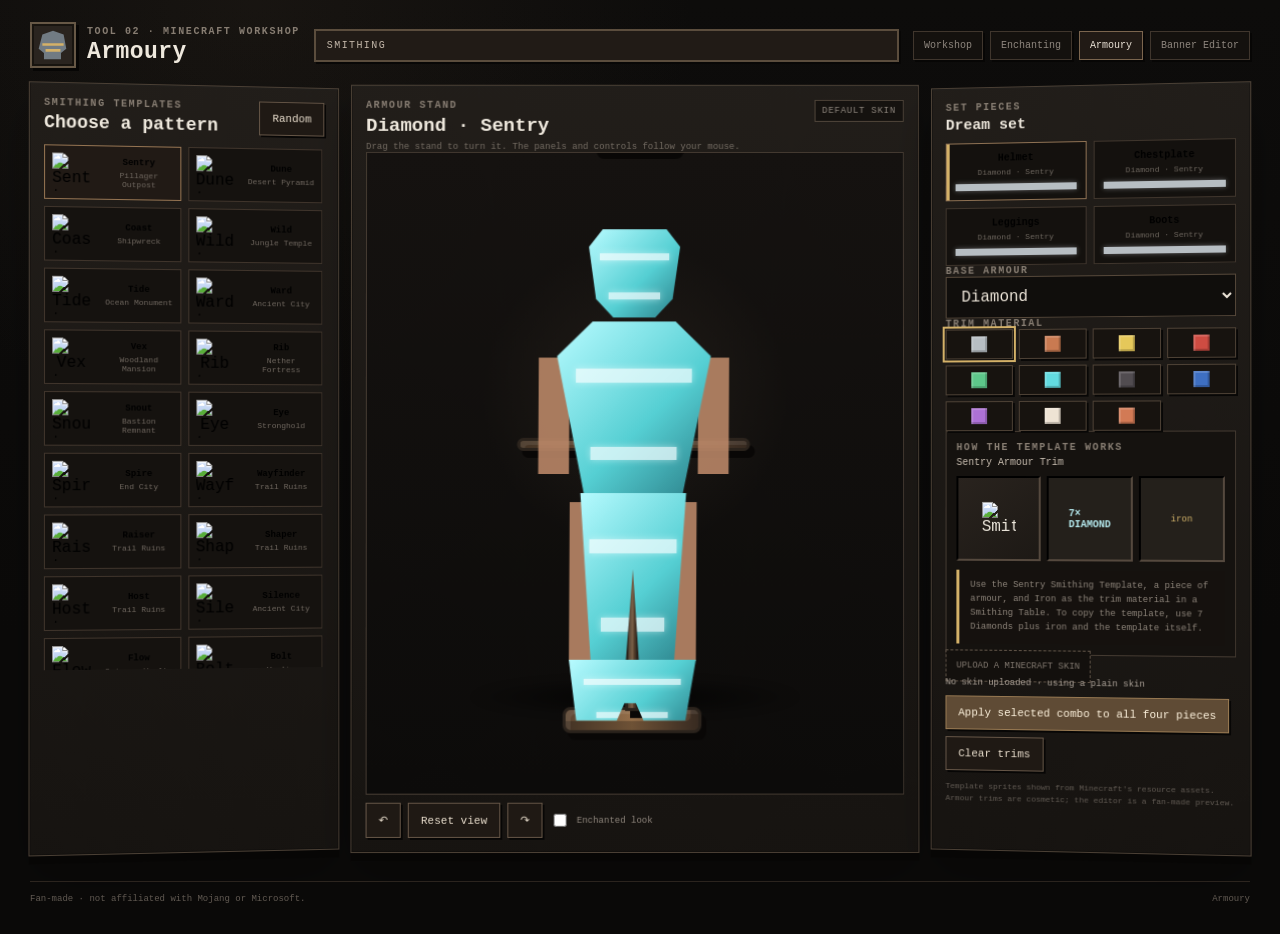
==== commit 6a3d9faf: "wadwad wadwad" ====
--- a/tools/armoury/index.html
+++ b/tools/armoury/index.html
@@ -1,27 +1,31 @@
-<!doctype html><html lang="en"><head><meta charset="utf-8"><meta name="viewport" content="width=device-width,initial-scale=1"><meta name="theme-color" content="#0b0a09"><title>Armoury · Minecraft Workshop</title><link rel="icon" href="data:image/svg+xml,%3Csvg xmlns='http://www.w3.org/2000/svg' viewBox='0 0 64 64'%3E%3Crect width='64' height='64' fill='%23241d17'/%3E%3Cpath d='M12 12 32 5l20 7 5 27-10 8v12H15V47L5 39z' fill='%23717b83' stroke='%23302d29' stroke-width='3'/%3E%3Cpath d='M12 31h40M18 42h28' stroke='%23d4b168' stroke-width='5'/%3E%3C/svg%3E"><link rel="stylesheet" href="../../shared/site.css"><style>
-body{min-height:100vh}.app{display:grid;grid-template-columns:300px minmax(380px,1fr) 320px;gap:12px;padding-bottom:14px}.panel-pad{padding:14px}.patterns{max-height:calc(100vh - 150px);min-height:620px;overflow:auto}.pattern-list{display:grid;grid-template-columns:repeat(2,1fr);gap:7px;margin-top:10px}.pattern{display:grid;grid-template-columns:54px 1fr;gap:6px;align-items:center;background:#12100e;border:1px solid #3d3229;padding:7px;cursor:pointer;text-align:left;color:inherit}.pattern:hover,.pattern.active{background:#201914;border-color:#967b5d}.pattern img{width:46px;height:46px;image-rendering:pixelated;object-fit:contain}.pattern b{font-size:8px;line-height:1.2}.pattern small{display:block;margin-top:3px;color:#6f665d;font-size:7px}.preview{padding:12px;min-height:760px}.preview-stage{height:680px;position:relative;display:grid;place-items:center;overflow:hidden;background:radial-gradient(circle at 50% 35%,rgba(110,94,75,.17),transparent 34%),linear-gradient(#151210,#0a0908);border:1px solid #3f352d;cursor:grab}.preview-stage:active{cursor:grabbing}.floor{position:absolute;bottom:48px;width:320px;height:35px;border-radius:50%;background:radial-gradient(ellipse at center,rgba(0,0,0,.65),transparent 68%);filter:blur(3px)}.model-wrap{position:relative;width:360px;height:590px;perspective:900px;transform-style:preserve-3d;user-select:none}.model{position:absolute;left:50%;top:60px;width:0;height:0;transform-style:preserve-3d;transform:translateX(-50%) rotateX(-3deg) rotateY(-22deg);transition:transform .06s linear}.mc-cube{position:absolute;transform-style:preserve-3d}.face{position:absolute;backface-visibility:hidden;background-repeat:no-repeat;image-rendering:pixelated}.head{left:-43px;top:-8px;width:86px;height:86px}.body{left:-43px;top:84px;width:86px;height:129px}.arm{width:43px;height:129px;top:86px}.arm.left{left:-86px}.arm.right{left:43px}.leg{width:43px;height:129px;top:213px}.leg.left{left:-43px}.leg.right{left:0}.cap{position:absolute;inset:-3px;border:3px solid rgba(255,255,255,.10);box-shadow:0 0 0 1px #0008,inset 0 0 0 2px #0006;pointer-events:none}.skin-face{background-image:url('../../assets/Ducki.png')}.armor{position:absolute;inset:-5px;background:var(--armor);border:3px solid #25231f;box-shadow:inset 3px 3px rgba(255,255,255,.12),inset -4px -5px rgba(0,0,0,.30);opacity:.96}.trim-face{position:absolute;inset:3px;background-image:var(--trim-img);background-repeat:no-repeat;background-size:100% 100%;background-position:center;opacity:.98;mix-blend-mode:screen;filter:var(--trim-filter);pointer-events:none}.helmet-shell{position:absolute;left:-50px;top:-17px;width:100px;height:100px;clip-path:polygon(9% 0,91% 0,100% 16%,96% 83%,82% 100%,18% 100%,4% 83%,0 16%);border:3px solid #25231f;background:var(--armor);box-shadow:inset 5px 4px rgba(255,255,255,.10),inset -6px -8px rgba(0,0,0,.25);}.chest-shell{left:-50px;top:76px;width:100px;height:147px;clip-path:polygon(16% 0,84% 0,100% 17%,84% 100%,16% 100%,0 17%);}.boots-shell{width:48px;height:47px;top:304px;clip-path:polygon(3% 0,97% 0,94% 82%,64% 92%,40% 76%,6% 82%)}.boot-l{left:-47px}.boot-r{left:0}.legs-shell{left:-50px;top:200px;width:100px;height:146px;clip-path:polygon(3% 0,97% 0,88% 100%,58% 100%,50% 60%,42% 100%,12% 100%)}.trim-acc{position:absolute;inset:0;background-image:var(--trim-img);background-repeat:no-repeat;background-size:100% 100%;opacity:.95;mix-blend-mode:screen;filter:var(--trim-filter)}.stand-base{position:absolute;bottom:22px;left:50%;transform:translateX(-50%);width:118px;height:20px;background:linear-gradient(#73573b,#4b3827);border:3px solid #2a2119;box-shadow:0 8px 0 #070504}.stand-pole{position:absolute;bottom:38px;left:50%;transform:translateX(-50%);width:10px;height:305px;background:linear-gradient(90deg,#493727,#8a6948 50%,#4a3929);border:2px solid #2a2119;z-index:-1}.pose-bar{display:flex;justify-content:center;gap:6px;padding:10px 0 2px}.pose-bar button{background:#17130f;border:1px solid #4e4033;color:#8c8277;padding:7px 9px;font-size:8px;cursor:pointer}.pose-bar button:hover{border-color:#8c6c50;color:#eee5d9}.right{display:flex;flex-direction:column;gap:12px}.slot-stack{display:grid;gap:8px}.slot{display:grid;grid-template-columns:54px 1fr auto;align-items:center;gap:9px;padding:8px;background:#12100e;border:1px solid #3d3229;cursor:pointer;text-align:left;color:inherit}.slot:hover,.slot.active{background:#211913;border-color:#907655}.slot img{width:50px;height:50px;image-rendering:pixelated;object-fit:contain}.slot-name{font-size:10px}.slot-trim{font-size:8px;color:#766e65;margin-top:3px}.chev{color:#9d896e;font-size:12px}.picker{display:none;padding:9px;background:#14110e;border:1px solid #483a2f;max-height:260px;overflow:auto}.picker.open{display:grid;grid-template-columns:repeat(4,1fr);gap:6px}.pick{border:1px solid #3d332a;background:#100e0c;padding:5px;cursor:pointer;display:grid;place-items:center;gap:3px;color:inherit}.pick:hover{border-color:#987a58;background:#1f1813}.pick img{width:45px;height:45px;image-rendering:pixelated;object-fit:contain}.pick span{font-size:7px;text-align:center;color:#80766c}.materials{display:grid;grid-template-columns:repeat(3,1fr);gap:6px;margin-top:8px}.mat{border:1px solid #41352c;background:#12100e;padding:6px 4px;cursor:pointer;color:inherit;display:grid;gap:4px;place-items:center}.mat i{width:24px;height:24px;border:2px solid #221e1a;box-shadow:inset 2px 2px rgba(255,255,255,.14),inset -2px -2px rgba(0,0,0,.18)}.mat span{font-size:7px;text-align:center;color:#817870}.mat.active{outline:2px solid var(--gold);outline-offset:1px}.skin-box{display:grid;gap:8px}.skin-line{display:flex;gap:7px;align-items:center}.skin-thumb{width:48px;height:48px;object-fit:contain;background:#0e0c0a;border:1px solid #493b30;image-rendering:pixelated}.skin-msg{font-size:8px;color:#7b7269;line-height:1.4}.file-btn{position:relative;overflow:hidden}.file-btn input{position:absolute;inset:0;opacity:0;cursor:pointer}.enchanted .armor,.enchanted .helmet-shell,.enchanted .trim-acc{animation:glint 2.7s linear infinite}@keyframes glint{0%,100%{filter:brightness(1)}45%{filter:brightness(1.22)}55%{filter:brightness(.96)}}
-@media(max-width:1100px){.app{grid-template-columns:250px minmax(330px,1fr)}.right{grid-column:1/-1;display:grid;grid-template-columns:1fr 1fr}.patterns{max-height:none}.preview{min-height:700px}.preview-stage{height:620px}}@media(max-width:760px){.app{grid-template-columns:1fr}.right{grid-template-columns:1fr}.patterns{min-height:auto}.pattern-list{grid-template-columns:repeat(3,1fr)}.preview-stage{height:560px}.model-wrap{transform:scale(.86)} }
-</style></head><body><header class="site-shell topbar"><div class="brand"><a class="brand-icon ui3d" href="../../" aria-label="Minecraft Workshop"><svg viewBox="0 0 64 64"><path d="M8 14h48v10H8zM14 24h36v11H14zM21 35h22v12H21zM17 47h30v9H17z" fill="#938c83"/></svg></a><div><div class="eyebrow">MINECRAFT WORKSHOP</div><div class="tool-name">Armoury</div></div></div><div></div><div class="header-right"><nav class="nav"><a href="../../">Workshop</a><a class="active" href="./">Armoury</a><a href="../banner/">Banner</a><a href="../nether/">Nether</a></nav></div></header><main class="site-shell app"><aside class="panel depth-ui panel-pad patterns"><div class="section-head"><div><div class="kicker">TRIM PATTERNS</div><h2>Templates</h2></div><span class="small muted" id="patternCount"></span></div><div class="pattern-list" id="patterns"></div></aside><section class="panel depth-ui preview"><div class="section-head"><div><div class="kicker">PREVIEW</div><h2 id="previewTitle">Diamond · Sentry</h2></div><label class="btn ghost ui3d" style="position:relative;overflow:hidden"><input id="enchanted" type="checkbox" style="margin:0 6px 0 0;appearance:auto"> Enchanted</label></div><div class="preview-stage" id="previewStage"><div class="model-wrap"><div class="stand-pole"></div><div class="model" id="model"><div class="mc-cube head" data-part="head"></div><div class="mc-cube body" data-part="chest"></div><div class="mc-cube arm left" data-part="leftArm"></div><div class="mc-cube arm right" data-part="rightArm"></div><div class="mc-cube leg left" data-part="leftLeg"></div><div class="mc-cube leg right" data-part="rightLeg"></div><div class="helmet-shell armor-shell" data-armor-slot="helmet"><div class="trim-acc"></div></div><div class="chest-shell armor-shell" data-armor-slot="chest"><div class="trim-acc"></div></div><div class="legs-shell armor-shell" data-armor-slot="legs"><div class="trim-acc"></div></div><div class="boots-shell boot-l armor-shell" data-armor-slot="boots"><div class="trim-acc"></div></div><div class="boots-shell boot-r armor-shell" data-armor-slot="boots"><div class="trim-acc"></div></div></div><div class="stand-base"></div></div><div class="floor"></div></div><div class="pose-bar"><button id="front">Front</button><button id="turn">Turn</button><button id="back">Back</button></div></section><aside class="right"><section class="panel depth-ui panel-pad"><div class="section-head"><div><div class="kicker">ARMOUR</div><h2>Set</h2></div><span class="small muted" id="activeSlotLabel">Helmet</span></div><div class="slot-stack" id="slots"></div><div class="picker" id="picker"></div></section><section class="panel depth-ui panel-pad"><div class="section-head"><div><div class="kicker">TRIM MATERIAL</div><h2>Colour</h2></div><span class="small muted" id="activeMaterialLabel">Amethyst</span></div><div class="materials" id="materials"></div></section><section class="panel depth-ui panel-pad"><div class="section-head"><div><div class="kicker">SKIN</div><h2>Player</h2></div><span class="small muted">64×64 · 128×128</span></div><div class="skin-box"><div class="skin-line"><img id="skinThumb" class="skin-thumb pixel" src="../../assets/Ducki.png"><div class="skin-msg" id="skinMsg">Ducki.png</div></div><label class="btn ui3d file-btn">Upload Skin<input id="skinFile" type="file" accept="image/png,image/jpeg,image/webp"></label></div></section></aside></main><nav class="site-shell footer-nav"><a class="btn ui3d" href="../../">Workshop</a><a class="btn ui3d" href="../enchanting/">Enchanting</a><a class="btn ui3d" href="../banner/">Banner</a><a class="btn ui3d" href="../nether/">Nether ↔ Overworld</a></nav><script>
-const BASE='https://mcasset.cloud/26.3/assets/minecraft/';
-const patterns=[['sentry','Sentry'],['dune','Dune'],['coast','Coast'],['wild','Wild'],['ward','Ward'],['vex','Vex'],['tide','Tide'],['snout','Snout'],['rib','Rib'],['spire','Spire'],['wayfinder','Wayfinder'],['shaper','Shaper'],['silence','Silence'],['raiser','Raiser'],['host','Host'],['flow','Flow'],['bolt','Bolt'],['eye','Eye']];
-const mats=[['quartz','Quartz','#e7dfd2'],['iron','Iron','#9c9c96'],['gold','Gold','#f2c14a'],['diamond','Diamond','#54e3d7'],['netherite','Netherite','#4b3b54'],['redstone','Redstone','#d8473c'],['copper','Copper','#c87549'],['emerald','Emerald','#36c578'],['lapis','Lapis Lazuli','#4278d3'],['amethyst','Amethyst','#a469d2'],['resin','Resin Brick','#d56d56']];
-const pieces={helmet:{name:'Helmet',items:[['leather','Leather Helmet','leather_helmet'],['chainmail','Chainmail Helmet','chainmail_helmet'],['iron','Iron Helmet','iron_helmet'],['gold','Golden Helmet','golden_helmet'],['diamond','Diamond Helmet','diamond_helmet'],['netherite','Netherite Helmet','netherite_helmet'],['copper','Copper Helmet','copper_helmet'],['turtle','Turtle Shell','turtle_helmet']]},chest:{name:'Chestplate',items:[['leather','Leather Chestplate','leather_chestplate'],['chainmail','Chainmail Chestplate','chainmail_chestplate'],['iron','Iron Chestplate','iron_chestplate'],['gold','Golden Chestplate','golden_chestplate'],['diamond','Diamond Chestplate','diamond_chestplate'],['netherite','Netherite Chestplate','netherite_chestplate'],['copper','Copper Chestplate','copper_chestplate']]},legs:{name:'Leggings',items:[['leather','Leather Leggings','leather_leggings'],['chainmail','Chainmail Leggings','chainmail_leggings'],['iron','Iron Leggings','iron_leggings'],['gold','Golden Leggings','golden_leggings'],['diamond','Diamond Leggings','diamond_leggings'],['netherite','Netherite Leggings','netherite_leggings'],['copper','Copper Leggings','copper_leggings']]},boots:{name:'Boots',items:[['leather','Leather Boots','leather_boots'],['chainmail','Chainmail Boots','chainmail_boots'],['iron','Iron Boots','iron_boots'],['gold','Golden Boots','golden_boots'],['diamond','Diamond Boots','diamond_boots'],['netherite','Netherite Boots','netherite_boots'],['copper','Copper Boots','copper_boots']]}};
-const slots={helmet:{type:'helmet',base:'diamond',trim:'sentry'},chest:{type:'chest',base:'diamond',trim:'sentry'},legs:{type:'legs',base:'diamond',trim:'sentry'},boots:{type:'boots',base:'diamond',trim:'sentry'}};let activeSlot='helmet',pickerOpen=false;const $=id=>document.getElementById(id);
-function itemUrl(id){return BASE+'textures/item/'+id+'.png'}
-function templateUrl(id){return BASE+'textures/item/'+id+'_armor_trim_smithing_template.png'}
-function trimUrl(pattern,leggings=false){return BASE+'textures/trims/entity/'+(leggings?'humanoid_leggings/':'humanoid/')+pattern+'.png'}
-function filterFor(c){const f={quartz:'brightness(0) saturate(100%) invert(91%) sepia(10%) saturate(323%) hue-rotate(347deg) brightness(106%) contrast(84%)',iron:'brightness(0) saturate(100%) invert(74%) sepia(4%) saturate(325%) hue-rotate(354deg) brightness(94%) contrast(86%)',gold:'brightness(0) saturate(100%) invert(80%) sepia(87%) saturate(633%) hue-rotate(5deg) brightness(105%) contrast(97%)',diamond:'brightness(0) saturate(100%) invert(79%) sepia(57%) saturate(611%) hue-rotate(128deg) brightness(102%) contrast(99%)',netherite:'brightness(0) saturate(100%) invert(28%) sepia(18%) saturate(1022%) hue-rotate(252deg) brightness(83%) contrast(89%)',redstone:'brightness(0) saturate(100%) invert(34%) sepia(52%) saturate(2794%) hue-rotate(335deg) brightness(94%) contrast(85%)',copper:'brightness(0) saturate(100%) invert(53%) sepia(35%) saturate(1058%) hue-rotate(333deg) brightness(95%) contrast(87%)',emerald:'brightness(0) saturate(100%) invert(62%) sepia(49%) saturate(1037%) hue-rotate(105deg) brightness(86%) contrast(97%)',lapis:'brightness(0) saturate(100%) invert(39%) sepia(61%) saturate(1320%) hue-rotate(186deg) brightness(85%) contrast(93%)',amethyst:'brightness(0) saturate(100%) invert(53%) sepia(35%) saturate(1208%) hue-rotate(243deg) brightness(100%) contrast(88%)',resin:'brightness(0) saturate(100%) invert(53%) sepia(52%) saturate(1722%) hue-rotate(323deg) brightness(98%) contrast(91%)'};return f[c]||'none'}
-const armorPal={leather:'#6b4938',chainmail:'#9b9c95',iron:'#8d908d',gold:'#d9ac3d',diamond:'#4abec5',netherite:'#403345',copper:'#bd724a',turtle:'#73885a'};
-function makePatterns(){ $('patterns').innerHTML=patterns.map(p=>`<button class="pattern ${p[0]==='sentry'?'active':''}" data-pattern="${p[0]}"><img src="${templateUrl(p[0])}" alt=""><span><b>${p[1]}</b><small>Armor Trim</small></span></button>`).join('');$('patternCount').textContent=patterns.length+' patterns';document.querySelectorAll('.pattern').forEach(b=>b.onclick=()=>{slots[activeSlot].trim=b.dataset.pattern;document.querySelectorAll('.pattern').forEach(x=>x.classList.toggle('active',x===b));render()})}
-function makeSlots(){ $('slots').innerHTML=Object.entries(slots).map(([id,s])=>{const piece=pieces[s.type],it=piece.items.find(x=>x[0]===s.base);return `<button class="slot ${id===activeSlot?'active':''}" data-slot="${id}"><img src="${itemUrl(it[2])}" alt=""><span><span class="slot-name">${piece.name}</span><span class="slot-trim">${it[1].replace(piece.name,'').trim()||it[1]} · ${patterns.find(p=>p[0]===s.trim)?.[1]||s.trim} · ${mats.find(m=>m[0]===currentMat(id))?.[1]||'Amethyst'}</span></span><span class="chev">›</span></button>`}).join('');document.querySelectorAll('.slot').forEach(b=>b.onclick=()=>{activeSlot=b.dataset.slot;pickerOpen=true;makeSlots();makePicker();setActiveMaterial();})}
-function currentMat(id){return slots[id].mat||'amethyst'}
-function makePicker(){const s=slots[activeSlot],list=pieces[s.type].items;const box=$('picker');box.classList.toggle('open',pickerOpen);box.innerHTML=pickerOpen?list.map(it=>`<button class="pick" data-base="${it[0]}"><img src="${itemUrl(it[2])}" alt=""><span>${it[1].replace(pieces[s.type].name,'').trim()||it[1]}</span></button>`).join(''):'';document.querySelectorAll('.pick').forEach(b=>b.onclick=()=>{slots[activeSlot].base=b.dataset.base;pickerOpen=false;makeSlots();makePicker();render()})}
-function makeMaterials(){ $('materials').innerHTML=mats.map(m=>`<button class="mat ${m[0]==='amethyst'?'active':''}" data-mat="${m[0]}"><i style="background:${m[2]}"></i><span>${m[1]}</span></button>`).join('');document.querySelectorAll('.mat').forEach(b=>b.onclick=()=>{slots[activeSlot].mat=b.dataset.mat;setActiveMaterial();render()})}
-function setActiveMaterial(){const m=currentMat(activeSlot),obj=mats.find(x=>x[0]===m);$('activeMaterialLabel').textContent=obj?obj[1]:m;document.querySelectorAll('.mat').forEach(b=>b.classList.toggle('active',b.dataset.mat===m));$('activeSlotLabel').textContent=pieces[slots[activeSlot].type].name;}
-function render(){const s=slots[activeSlot];$('previewTitle').textContent=`${pieces[s.type].items.find(x=>x[0]===s.base)?.[1]||s.base} · ${patterns.find(p=>p[0]===s.trim)?.[1]||'No trim'}`;document.querySelectorAll('.armor-shell').forEach(el=>{const type=el.dataset.armorSlot,conf=slots[type];el.style.setProperty('--armor',armorPal[conf.base]||'#777');el.style.setProperty('--trim-img',`url("${trimUrl(conf.trim,type==='legs')}")`);el.style.setProperty('--trim-filter',filterFor(conf.mat||'amethyst'))});setActiveMaterial()}
-// skin mapping
-function applySkin(src,w){const scale=w/64,unit=10;const S={head:{w:8,h:8,faces:{front:[8,8],back:[24,8],left:[0,8],right:[16,8],top:[8,0],bottom:[16,0]}},body:{w:8,h:12,faces:{front:[20,20],back:[32,20],left:[16,20],right:[28,20],top:[20,16],bottom:[28,16]}},rightArm:{w:4,h:12,faces:{front:[44,20],back:[52,20],left:[40,20],right:[48,20],top:[44,16],bottom:[48,16]}},leftArm:{w:4,h:12,faces:{front:[36,52],back:[44,52],left:[32,52],right:[40,52],top:[36,48],bottom:[40,48]}},rightLeg:{w:4,h:12,faces:{front:[4,20],back:[12,20],left:[0,20],right:[8,20],top:[4,16],bottom:[8,16]}},leftLeg:{w:4,h:12,faces:{front:[20,52],back:[28,52],left:[16,52],right:[24,52],top:[20,48],bottom:[24,48]}}};document.querySelectorAll('[data-part]').forEach(el=>{const n=el.dataset.part, s=S[n];el.innerHTML=Object.entries(s.faces).map(([face,p])=>{const fw=(face==='top'||face==='bottom')?s.w:s.w;const fh=(face==='top'||face==='bottom')?s.w:s.h;return `<div class="face ${face} skin-face" style="width:${fw*unit}px;height:${fh*unit}px;background-size:${64*scale*unit}px ${64*scale*unit}px;background-position:-${p[0]*scale*unit}px -${p[1]*scale*unit}px"></div>`}).join('');const faces=el.querySelectorAll('.face');const W=s.w*unit,H=s.h*unit,D=s.w*unit;faces.forEach(f=>{const n=f.classList[1];if(n==='front')f.style.transform=`translateZ(${D/2}px)`;if(n==='back')f.style.transform=`rotateY(180deg) translateZ(${D/2}px)`;if(n==='left')f.style.transform=`rotateY(-90deg) translateZ(${s.w*unit/2}px)`;if(n==='right')f.style.transform=`rotateY(90deg) translateZ(${s.w*unit/2}px)`;if(n==='top')f.style.transform=`rotateX(90deg) translateZ(${s.w*unit/2}px)`;if(n==='bottom')f.style.transform=`rotateX(-90deg) translateZ(${s.h*0+ s.w*unit/2}px)`});});}
-function syncSkin(){const img=new Image();img.onload=()=>{applySkin(img.src,img.width);$('skinThumb').src=img.src};img.src=window.skinSrc||'../../assets/Ducki.png'}
-let drag=false,lastX=0,lastY=0,ry=-22,rx=-3;$('previewStage').addEventListener('pointerdown',e=>{drag=true;lastX=e.clientX;lastY=e.clientY;$('previewStage').setPointerCapture(e.pointerId)});$('previewStage').addEventListener('pointermove',e=>{if(!drag)return;ry+=(e.clientX-lastX)*.45;rx+=(e.clientY-lastY)*.25;rx=Math.max(-22,Math.min(18,rx));lastX=e.clientX;lastY=e.clientY;$('model').style.transform=`translateX(-50%) rotateX(${rx}deg) rotateY(${ry}deg)`});$('previewStage').addEventListener('pointerup',()=>drag=false);$('previewStage').addEventListener('pointercancel',()=>drag=false);$('front').onclick=()=>{ry=-22;rx=-3;$('model').style.transform=`translateX(-50%) rotateX(${rx}deg) rotateY(${ry}deg)`};$('turn').onclick=()=>{ry+=90;$('model').style.transform=`translateX(-50%) rotateX(${rx}deg) rotateY(${ry}deg)`};$('back').onclick=()=>{ry+=180;$('model').style.transform=`translateX(-50%) rotateX(${rx}deg) rotateY(${ry}deg)`};$('enchanted').onchange=()=>{$('previewStage').classList.toggle('enchanted',$('enchanted').checked)};$('skinFile').onchange=e=>{const f=e.target.files[0];if(!f)return;const img=new Image();img.onload=()=>{if(!((img.width===64&&img.height===64)||(img.width===128&&img.height===128))){$('skinMsg').textContent='64×64 or 128×128 only';return}window.skinSrc=img.src;$('skinMsg').textContent=f.name;$('skinThumb').src=img.src;applySkin(img.src,img.width)};img.src=URL.createObjectURL(f)};
-makePatterns();makeMaterials();makeSlots();makePicker();setActiveMaterial();syncSkin();render();
+<!doctype html><html lang="en"><head><meta charset="utf-8"><meta name="viewport" content="width=device-width,initial-scale=1"><meta name="theme-color" content="#0c0b0a"><meta name="description" content="Minecraft Workshop Armoury — armor trims, smithing templates and skin preview."><title>Armoury · Minecraft Workshop</title><link rel="icon" href="data:image/svg+xml,%3Csvg xmlns='http://www.w3.org/2000/svg' viewBox='0 0 64 64'%3E%3Crect width='64' height='64' fill='%23231b15'/%3E%3Cpath d='M12 12 32 5l20 7 5 27-10 8v12H15V47L5 39z' fill='%23717b83' stroke='%23302d29' stroke-width='3'/%3E%3Cpath d='M12 31h40M18 42h28' stroke='%23d4b168' stroke-width='5'/%3E%3C/svg%3E"><link rel="stylesheet" href="../../shared/site.css"><style>
+.layout{display:grid;grid-template-columns:310px 1fr 320px;gap:12px;padding-bottom:8px}.rail,.right-rail{padding:14px}.rail{display:flex;flex-direction:column;gap:12px}.preview{padding:14px;min-height:740px;display:flex;flex-direction:column}.preview-stage{flex:1;min-height:640px;position:relative;overflow:hidden;background:radial-gradient(circle at 50% 38%,rgba(110,93,73,.16),transparent 32%),linear-gradient(#151210,#0c0b0a);border:1px solid #443a31;display:grid;place-items:center}.floor{position:absolute;bottom:75px;width:330px;height:42px;background:radial-gradient(ellipse at center,rgba(0,0,0,.7),rgba(0,0,0,0) 70%);filter:blur(3px)}.stand{position:relative;width:360px;height:565px;transform-style:preserve-3d;transition:transform .12s ease-out}.stand-body{position:absolute;inset:auto;left:50%;transform:translateX(-50%);transform-style:preserve-3d}.wood{background:linear-gradient(90deg,#5b4531,#946e49 50%,#4b392c);border:3px solid #2b231c;box-shadow:inset 5px 4px rgba(255,255,255,.08),inset -8px -9px rgba(0,0,0,.26),5px 7px 0 #090706}.base{width:140px;height:26px;bottom:24px;border-radius:8px}.post{width:14px;height:292px;bottom:46px}.cross{width:235px;height:13px;bottom:305px;border-radius:8px}.head{width:88px;height:22px;bottom:603px;border-radius:8px}.arm{width:88px;height:12px;bottom:306px;transform-origin:center}.arm.l{transform:translateX(-44px) rotateZ(0deg)}.arm.r{transform:translateX(-44px) rotateZ(0deg)}.neck{width:24px;height:32px;bottom:336px}.armor-slot{position:absolute;left:50%;transform:translateX(-50%);image-rendering:pixelated;filter:drop-shadow(7px 9px 0 #0007);z-index:4;background:linear-gradient(135deg,var(--armor-light),var(--armor-mid) 58%,var(--armor-dark))}.helmet{width:92px;height:88px;bottom:438px;clip-path:polygon(15% 0,85% 0,100% 20%,92% 79%,73% 100%,27% 100%,8% 79%,0 20%)}.chest{width:155px;height:173px;bottom:261px;clip-path:polygon(23% 0,77% 0,100% 20%,82% 100%,18% 100%,0 20%)}.legs{width:116px;height:172px;bottom:91px;clip-path:polygon(4% 0,96% 0,86% 100%,56% 100%,50% 44%,44% 100%,14% 100%)}.boots{width:128px;height:72px;bottom:25px;clip-path:polygon(0 0,100% 0,92% 84%,59% 84%,53% 60%,44% 60%,38% 84%,6% 84%)}.armor-glow{position:absolute;inset:0;pointer-events:none}.trim{position:absolute;inset:0;opacity:.95;mix-blend-mode:screen}.trim::before,.trim::after{content:"";position:absolute;background:var(--trim);box-shadow:0 0 7px color-mix(in srgb,var(--trim) 65%,transparent)}.trim.sentry::before{left:12%;right:12%;top:27%;height:8%}.trim.sentry::after{left:22%;right:22%;bottom:20%;height:8%}.trim.dune::before{left:18%;width:64%;top:22%;height:10%;transform:skewY(20deg)}.trim.dune::after{left:22%;width:56%;top:46%;height:10%;transform:skewY(-20deg)}.trim.coast::before{left:10%;right:10%;top:18%;height:8%}.trim.coast::after{left:25%;right:25%;top:55%;height:9%}.trim.wild::before{left:16%;right:16%;top:26%;height:8%;transform:rotate(18deg)}.trim.wild::after{left:23%;right:23%;top:55%;height:8%;transform:rotate(-18deg)}.trim.tide::before{left:12%;right:12%;top:20%;height:8%;clip-path:polygon(0 100%,20% 0,40% 100%,60% 0,80% 100%,100% 0,100% 100%)}.trim.tide::after{left:22%;right:22%;bottom:20%;height:8%;clip-path:polygon(0 0,20% 100%,40% 0,60% 100%,80% 0,100% 100%,100% 0)}.trim.ward::before{left:25%;width:50%;top:16%;height:68%;background:transparent;border:7px solid var(--trim);clip-path:polygon(50% 0,100% 50%,50% 100%,0 50%)}.trim.ward::after{left:46%;width:8%;top:27%;height:46%}.trim.vex::before{left:16%;right:16%;top:18%;height:8%;transform:rotate(-26deg)}.trim.vex::after{left:16%;right:16%;bottom:18%;height:8%;transform:rotate(26deg)}.trim.rib::before{left:20%;width:12%;top:10%;height:80%;box-shadow:22px 0 0 var(--trim),44px 0 0 var(--trim),66px 0 0 var(--trim),88px 0 0 var(--trim)}.trim.rib::after{display:none}.trim.snout::before{left:14%;right:14%;top:24%;height:8%;}.trim.snout::after{left:36%;width:28%;top:46%;height:32%;border:6px solid var(--trim);background:transparent}.trim.eye::before{left:22%;width:56%;top:28%;height:38%;border:6px solid var(--trim);background:transparent;transform:rotate(45deg)}.trim.eye::after{left:44%;width:12%;top:44%;height:12%;background:var(--trim)}.trim.spire::before{left:12%;right:12%;top:12%;height:9%;transform:skewY(-20deg)}.trim.spire::after{left:30%;right:30%;bottom:14%;height:9%;transform:skewY(20deg)}.trim.wayfinder::before{left:16%;right:16%;top:30%;height:8%;}.trim.wayfinder::after{left:34%;right:34%;top:52%;height:8%;transform:rotate(90deg)}.trim.shaper::before{left:15%;right:15%;top:20%;height:10%;transform:rotate(45deg)}.trim.shaper::after{left:28%;right:28%;bottom:22%;height:10%;transform:rotate(-45deg)}.trim.silence::before{left:14%;right:14%;top:16%;height:12%;border:4px solid var(--trim);background:transparent}.trim.silence::after{left:24%;right:24%;bottom:16%;height:12%;border:4px solid var(--trim);background:transparent}.trim.raiser::before{left:20%;width:60%;top:18%;height:9%;transform:rotate(-28deg)}.trim.raiser::after{left:20%;width:60%;bottom:18%;height:9%;transform:rotate(28deg)}.trim.host::before{left:18%;right:18%;top:22%;height:8%;}.trim.host::after{left:26%;right:26%;top:50%;height:8%;transform:rotate(90deg)}.trim.flow::before{left:14%;right:14%;top:14%;height:8%;transform:skewY(-16deg)}.trim.flow::after{left:14%;right:14%;top:62%;height:8%;transform:skewY(16deg)}.trim.bolt::before{left:28%;width:16%;top:10%;height:78%;background:linear-gradient(90deg,transparent 0 25%,var(--trim) 26% 60%,transparent 61%);clip-path:polygon(60% 0,100% 0,66% 38%,100% 38%,25% 100%,42% 55%,0 55%)}.trim.bolt::after{display:none}
+.skin-layer{position:absolute;inset:0;opacity:.9;pointer-events:none;z-index:2}.skin-head{position:absolute;left:50%;transform:translateX(-50%);bottom:446px;width:54px;height:66px;background:#b98666;background-size:400% 400%;background-position:20% 12%;image-rendering:pixelated;clip-path:polygon(12% 0,88% 0,100% 15%,100% 86%,88% 100%,12% 100%,0 86%,0 15%)}.skin-body{position:absolute;left:50%;transform:translateX(-50%);bottom:274px;width:94px;height:132px;background:#b98666;background-size:340% 420%;background-position:52% 44%;image-rendering:pixelated;clip-path:polygon(10% 0,90% 0,100% 7%,92% 100%,8% 100%,0 7%)}.skin-arm{position:absolute;bottom:282px;width:31px;height:116px;background:#b98666;background-size:500% 420%;background-position:78% 44%;image-rendering:pixelated}.skin-arm.l{left:84px}.skin-arm.r{right:84px;transform:scaleX(-1)}.skin-leg{position:absolute;bottom:96px;width:34px;height:158px;background:#b98666;background-size:520% 380%;background-position:20% 72%;image-rendering:pixelated}.skin-leg.l{left:116px}.skin-leg.r{right:116px;transform:scaleX(-1)}.enchanted .armor-slot{filter:drop-shadow(0 0 5px rgba(161,127,227,.75)) drop-shadow(7px 9px 0 #0007)}.enchanted .armor-slot::after{content:"";position:absolute;inset:0;background:linear-gradient(115deg,transparent 18%,rgba(220,205,255,.28) 38%,transparent 50%);animation:glint 2.4s infinite}.enchanted .trim{filter:drop-shadow(0 0 7px rgba(184,158,255,.7))}@keyframes glint{0%{transform:translateX(-120%)}55%,100%{transform:translateX(120%)}}
+.headline{display:flex;justify-content:space-between;align-items:start;gap:10px}.headline h2{margin:4px 0 0;font-size:19px}.headline p{margin:5px 0 0;color:#716960;font-size:9px}.pattern-list{display:grid;grid-template-columns:repeat(2,1fr);gap:7px;max-height:520px;overflow:auto;padding-right:2px}.pattern-card{display:grid;grid-template-columns:44px 1fr;gap:8px;align-items:center;padding:7px;background:#15120f;border:1px solid #3f342b;cursor:pointer}.pattern-card:hover,.pattern-card.active{border-color:#957452;background:#211a15}.pattern-card img{width:38px;height:38px;image-rendering:pixelated}.pattern-card b{font-size:9px;display:block}.pattern-card small{display:block;color:#6f675f;font-size:8px;margin-top:3px}.material-grid{display:grid;grid-template-columns:repeat(4,1fr);gap:6px}.mat{height:30px;border:1px solid #4d4135;background:#17130f;cursor:pointer;display:grid;place-items:center;box-shadow:2px 2px 0 #080706}.mat span{width:16px;height:16px;display:block;box-shadow:inset 2px 2px rgba(255,255,255,.16),inset -2px -2px rgba(0,0,0,.2)}.mat.active{outline:2px solid var(--gold);outline-offset:1px}.mat small{display:none}.set-grid{display:grid;grid-template-columns:1fr 1fr;gap:7px}.set-card{padding:9px;background:#14110e;border:1px solid #3f352c;cursor:pointer}.set-card.active{border-color:#8e7153;box-shadow:inset 3px 0 var(--gold)}.set-card h3{margin:0;font-size:10px}.set-card small{display:block;color:#6d665e;font-size:8px;margin-top:4px}.set-swatch{width:100%;height:7px;margin-top:7px;background:var(--trim);box-shadow:0 0 5px color-mix(in srgb,var(--trim) 45%,transparent)}.recipe{padding:10px;background:#15120f;border:1px solid #443a31}.recipe-grid{display:grid;grid-template-columns:repeat(3,1fr);gap:6px;align-items:center;margin-top:8px}.recipe-slot{aspect-ratio:1;background:#24201b;border:2px inset #55493e;display:grid;place-items:center;image-rendering:pixelated}.recipe-slot.template{background:linear-gradient(145deg,#29231e,#1d1915)}.recipe-slot img{width:34px;height:34px;image-rendering:pixelated}.recipe-slot.diamond{color:#b5e9ee;font-size:10px;font-weight:900}.recipe-slot.ingredient{color:#d3b36a;font-size:9px;text-align:center;padding:3px}.arrow{display:flex;justify-content:center;align-items:center;font-size:18px;color:#bba67e}.upload{border:1px dashed #5c5044;padding:10px;text-align:center;color:#81786f;font-size:9px;cursor:pointer;background:#13100d}.upload:hover{border-color:#9a7a57;background:#18130f}.controls-row{display:flex;gap:7px;flex-wrap:wrap;margin-top:8px}.checks{display:flex;align-items:center;gap:7px;color:#8c837a;font-size:9px}.checks input{accent-color:#7b9c64}.skin-name{font-size:9px;color:#aaa096;margin-top:5px;overflow:hidden;text-overflow:ellipsis}.source-note{font-size:8px;color:#5f5851;line-height:1.55;margin-top:auto;padding-top:10px}
+@media(max-width:1120px){.layout{grid-template-columns:290px 1fr}.right-rail{grid-column:1/-1;display:grid;grid-template-columns:1fr 1fr;gap:10px}.source-note{margin-top:0}}@media(max-width:820px){.layout{grid-template-columns:1fr}.right-rail{grid-template-columns:1fr}.preview-stage{min-height:600px}.pattern-list{max-height:none}.material-grid{grid-template-columns:repeat(6,1fr)}}@media(max-width:560px){.material-grid{grid-template-columns:repeat(4,1fr)}.set-grid{grid-template-columns:1fr 1fr}.stand{transform:scale(.82)}}
+</style></head><body><header class="site-shell topbar"><div class="brand"><a class="brand-icon" href="../../"><svg viewBox="0 0 64 64"><path d="M12 12 32 5l20 7 5 27-10 8v12H15V47L5 39z" fill="#717b83"/><path d="M12 31h40M18 42h28" stroke="#d4b168" stroke-width="5"/></svg></a><div><div class="eyebrow">TOOL 02 · MINECRAFT WORKSHOP</div><h1>Armoury</h1></div></div><div class="edition-chip">SMITHING</div><nav class="nav"><a href="../../">Workshop</a><a href="../enchanting/">Enchanting</a><a class="active" href="./">Armoury</a><a href="../banner/">Banner Editor</a></nav></header>
+<main class="site-shell layout"><aside class="panel depth-ui rail"><div class="section-head"><div><div class="kicker">SMITHING TEMPLATES</div><h2>Choose a pattern</h2></div><button class="btn" id="random">Random</button></div><div class="pattern-list" id="patterns"></div></aside>
+<section class="panel depth-ui preview"><div class="headline"><div><div class="kicker">ARMOUR STAND</div><h2 id="setTitle">Diamond · Sentry</h2><p>Drag the stand to turn it. The panels and controls follow your mouse.</p></div><div class="tag" id="skinTag">DEFAULT SKIN</div></div><div class="preview-stage" id="stage"><div class="floor"></div><div class="stand" id="stand"><div class="stand-body wood base"></div><div class="stand-body wood post"></div><div class="stand-body wood cross"></div><div class="stand-body wood neck"></div><div class="stand-body wood head"></div><div class="armor-slot helmet"><div class="trim" data-slot="helmet"></div></div><div class="armor-slot chest"><div class="trim" data-slot="chestplate"></div></div><div class="armor-slot legs"><div class="trim" data-slot="leggings"></div></div><div class="armor-slot boots"><div class="trim" data-slot="boots"></div></div><div class="skin-layer"><div class="skin-head" id="skinHead"></div><div class="skin-body" id="skinBody"></div><div class="skin-arm l" id="skinArmL"></div><div class="skin-arm r" id="skinArmR"></div><div class="skin-leg l" id="skinLegL"></div><div class="skin-leg r" id="skinLegR"></div></div></div></div><div class="controls-row"><button class="btn" id="left">↶</button><button class="btn" id="reset">Reset view</button><button class="btn" id="right">↷</button><label class="checks"><input type="checkbox" id="enchanted"> Enchanted look</label></div></section>
+<aside class="panel depth-ui right-rail"><div><div class="kicker">SET PIECES</div><h2 style="margin:4px 0 9px;font-size:15px">Dream set</h2><div class="set-grid" id="setGrid"></div></div><div><div class="kicker">BASE ARMOUR</div><select class="select" id="armor"></select></div><div><div class="kicker">TRIM MATERIAL</div><div class="material-grid" id="materials"></div></div><div class="recipe"><div class="kicker">HOW THE TEMPLATE WORKS</div><div style="font-size:10px;color:#c7bcaf;margin-top:4px" id="recipeName">Sentry Armour Trim</div><div class="recipe-grid"><div class="recipe-slot template"><img id="recipeTemplate" alt="Smithing template"></div><div class="recipe-slot diamond">7×<br>DIAMOND</div><div class="recipe-slot ingredient" id="recipeIngredient">Iron</div></div><div class="page-note" style="margin-top:9px" id="recipeText"></div></div><label class="upload" for="skinFile">UPLOAD A MINECRAFT SKIN<input id="skinFile" type="file" accept="image/png" style="display:none"></label><div class="skin-name" id="skinName">No skin uploaded · using a plain skin</div><div class="controls-row"><button class="btn primary" id="applyAll">Apply selected combo to all four pieces</button><button class="btn" id="clear">Clear trims</button></div><div class="source-note">Template sprites shown from Minecraft's resource assets. Armour trims are cosmetic; the editor is a fan-made preview.</div></aside></main><footer class="footer"><span>Fan-made · not affiliated with Mojang or Microsoft.</span><span>Armoury</span></footer>
+<script>
+const AS='https://assets.mcasset.cloud/1.21.5/assets/minecraft/textures/item/';
+const PATTERNS=[
+ ['sentry','Sentry','Pillager Outpost','iron'],['dune','Dune','Desert Pyramid','sandstone'],['coast','Coast','Shipwreck','stone'],['wild','Wild','Jungle Temple','mossy_cobblestone'],['tide','Tide','Ocean Monument','prismarine'],['ward','Ward','Ancient City','cobbled_deepslate'],['vex','Vex','Woodland Mansion','cobbled_deepslate'],['rib','Rib','Nether Fortress','netherrack'],['snout','Snout','Bastion Remnant','blackstone'],['eye','Eye','Stronghold','end_stone'],['spire','Spire','End City','purpur_block'],['wayfinder','Wayfinder','Trail Ruins','terracotta'],['raiser','Raiser','Trail Ruins','terracotta'],['shaper','Shaper','Trail Ruins','terracotta'],['host','Host','Trail Ruins','terracotta'],['silence','Silence','Ancient City','cobbled_deepslate'],['flow','Flow','Ominous Vaults','breeze_rod'],['bolt','Bolt','Vaults','copper_block']
+];
+const MATS=[['iron','Iron','#b7bec3'],['copper','Copper','#c97a51'],['gold','Gold','#e5c85a'],['redstone','Redstone','#ce4c42'],['emerald','Emerald','#5dc78a'],['diamond','Diamond','#62dbe0'],['netherite','Netherite','#514c50'],['lapis','Lapis','#3e6fc2'],['amethyst','Amethyst','#ad71d5'],['quartz','Quartz','#eee3d4'],['resin','Resin','#d27a55']];
+const ARMORS=[['leather','Leather','#9a6040','#72442f','#4a2c20'],['chainmail','Chainmail','#a3a6a6','#747879','#4d5050'],['iron','Iron','#d2d8dc','#8a9399','#545c61'],['copper','Copper','#e49a70','#b86b49','#744431'],['gold','Gold','#fff07a','#d7a83a','#8e6418'],['diamond','Diamond','#b8fbff','#55cfd3','#2a7e87'],['netherite','Netherite','#6b5f70','#3e3545','#211c25'],['turtle','Turtle Shell','#8f9e69','#65744d','#3e4a30']];
+const PIECES=['helmet','chestplate','leggings','boots']; const LABEL={helmet:'Helmet',chestplate:'Chestplate',leggings:'Leggings',boots:'Boots'};
+let state={piece:'helmet',enchanted:false,yaw:-9,skin:null,set:{helmet:{armor:'diamond',pattern:'sentry',mat:'iron'},chestplate:{armor:'diamond',pattern:'sentry',mat:'iron'},leggings:{armor:'diamond',pattern:'sentry',mat:'iron'},boots:{armor:'diamond',pattern:'sentry',mat:'iron'}}};
+const $=id=>document.getElementById(id); const slug=x=>x.toLowerCase(); const pat=id=>PATTERNS.find(x=>x[0]===id); const mat=id=>MATS.find(x=>x[0]===id);
+function renderPatterns(){ $('patterns').innerHTML=PATTERNS.map(p=>`<button class="pattern-card ${p[0]===state.set[state.piece].pattern?'active':''}" data-p="${p[0]}"><img src="${AS}${p[0]}_armor_trim_smithing_template.png" alt="${p[1]} template"><span><b>${p[1]}</b><small>${p[2]}</small></span></button>`).join(''); document.querySelectorAll('[data-p]').forEach(b=>b.onclick=()=>{state.set[state.piece].pattern=b.dataset.p;sync()})}
+function renderMaterials(){ $('materials').innerHTML=MATS.map(m=>`<button class="mat ${m[0]===state.set[state.piece].mat?'active':''}" title="${m[1]}" data-m="${m[0]}"><span style="background:${m[2]}"></span></button>`).join('');document.querySelectorAll('[data-m]').forEach(b=>b.onclick=()=>{state.set[state.piece].mat=b.dataset.m;sync()})}
+function renderSet(){ $('setGrid').innerHTML=PIECES.map(k=>{const d=state.set[k],m=mat(d.mat),p=pat(d.pattern);return `<button class="set-card ${k===state.piece?'active':''}" data-piece="${k}"><h3>${LABEL[k]}</h3><small>${ARMORS.find(a=>a[0]===d.armor)[1]} · ${p[1]}</small><div class="set-swatch" style="--trim:${m[2]}"></div></button>`}).join('');document.querySelectorAll('[data-piece]').forEach(b=>b.onclick=()=>{state.piece=b.dataset.piece;sync()})}
+function renderArmorSelect(){ $('armor').innerHTML=ARMORS.map(a=>`<option value="${a[0]}">${a[1]}</option>`).join('');$('armor').value=state.set[state.piece].armor}
+function renderRecipe(){const d=state.set[state.piece],p=pat(d.pattern);$('recipeName').textContent=p[1]+' Armour Trim';$('recipeTemplate').src=AS+p[0]+'_armor_trim_smithing_template.png';$('recipeIngredient').textContent=p[3];$('recipeText').textContent=`Use the ${p[1]} Smithing Template, a piece of armour, and ${mat(d.mat)[1]} as the trim material in a Smithing Table. To copy the template, use 7 Diamonds plus ${p[3]} and the template itself.`;$('setTitle').textContent=`${ARMORS.find(a=>a[0]===d.armor)[1]} · ${p[1]}`}
+function skinStyle(url){for(const id of ['skinHead','skinBody','skinArmL','skinArmR','skinLegL','skinLegR']) $(id).style.backgroundImage=`url(${url})`}
+function renderStand(){const d=state.set[state.piece];document.querySelectorAll('.armor-slot').forEach((el)=>{const k=el.classList.contains('helmet')?'helmet':el.classList.contains('chest')?'chestplate':el.classList.contains('legs')?'leggings':'boots';const ar=ARMORS.find(a=>a[0]===state.set[k].armor);el.style.setProperty('--armor-light',ar[2]);el.style.setProperty('--armor-mid',ar[3]);el.style.setProperty('--armor-dark',ar[4]);el.style.setProperty('--trim',mat(state.set[k].mat)[2]);const t=el.querySelector('.trim');t.className='trim '+state.set[k].pattern});$('stand').style.transform=`translateX(${state.yaw*.18}px) rotateY(${state.yaw}deg) rotateX(2deg)`;$('stage').classList.toggle('enchanted',state.enchanted);}
+function sync(){const d=state.set[state.piece];renderPatterns();renderMaterials();renderSet();renderArmorSelect();renderRecipe();$('enchanted').checked=state.enchanted;renderStand();}
+$('armor').onchange=e=>{state.set[state.piece].armor=e.target.value;sync()};$('enchanted').onchange=e=>{state.enchanted=e.target.checked;renderStand()};$('applyAll').onclick=()=>{const d=state.set[state.piece];PIECES.forEach(k=>{state.set[k].pattern=d.pattern;state.set[k].mat=d.mat;state.set[k].armor=d.armor});sync()};$('clear').onclick=()=>{PIECES.forEach(k=>{state.set[k].pattern='sentry';state.set[k].mat='iron'});sync()};$('random').onclick=()=>{const ar=ARMORS[Math.floor(Math.random()*ARMORS.length)][0],p=PATTERNS[Math.floor(Math.random()*PATTERNS.length)][0],m=MATS[Math.floor(Math.random()*MATS.length)][0];PIECES.forEach(k=>{state.set[k].armor=k==='helmet'&&Math.random()<.1?'turtle':ar;state.set[k].pattern=p;state.set[k].mat=m});sync()};$('left').onclick=()=>{state.yaw-=15;renderStand()};$('right').onclick=()=>{state.yaw+=15;renderStand()};$('reset').onclick=()=>{state.yaw=-9;renderStand()};
+let down=false,lastX=0;const stand=$('stand');stand.addEventListener('pointerdown',e=>{down=true;lastX=e.clientX;stand.setPointerCapture(e.pointerId)});stand.addEventListener('pointermove',e=>{if(!down)return;state.yaw+=(e.clientX-lastX)*.7;lastX=e.clientX;renderStand()});stand.addEventListener('pointerup',()=>down=false);stand.addEventListener('pointercancel',()=>down=false);
+$('skinFile').onchange=e=>{const f=e.target.files[0];if(!f)return;if(!/^image\/png$/.test(f.type))return alert('Please upload a PNG Minecraft skin.');const u=URL.createObjectURL(f);const im=new Image();im.onload=()=>{if(!((im.width===64&&im.height===64)||(im.width===64&&im.height===32))){alert('Minecraft skins should be 64×64 or legacy 64×32.');URL.revokeObjectURL(u);return}$('skinName').textContent=f.name;$('skinTag').textContent='CUSTOM SKIN';skinStyle(u)};im.src=u};sync();
 </script><script src="../../shared/global-3d.js"></script></body></html>
--- a/shared/site.css
+++ b/shared/site.css
@@ -1,6 +1,4 @@
 
-:root{--bg:#0b0a09;--panel:#171310;--panel2:#201a16;--ink:#eee8dc;--muted:#9a9186;--dim:#6f675f;--line:#463a30;--line2:#665545;--gold:#d1ae69;--green:#78a96a;--shadow:#000;}
-*{box-sizing:border-box}html,body{margin:0;min-height:100%;background:radial-gradient(circle at 14% 0%,rgba(82,66,50,.18),transparent 30%),radial-gradient(circle at 84% 12%,rgba(54,44,36,.14),transparent 28%),linear-gradient(#0d0b0a,#090807 78%);color:var(--ink);font-family:Consolas,"Courier New",monospace;-webkit-font-smoothing:none}body{overflow-x:hidden}body:before{content:"";position:fixed;inset:0;pointer-events:none;opacity:.10;background-image:linear-gradient(90deg,rgba(255,255,255,.026) 1px,transparent 1px),linear-gradient(rgba(255,255,255,.018) 1px,transparent 1px);background-size:48px 48px;mask-image:linear-gradient(to bottom,#000,transparent 88%)}a{color:inherit;text-decoration:none}button,input,select{font:inherit}.site-shell{width:min(1240px,calc(100% - 34px));margin-inline:auto}.topbar{display:grid;grid-template-columns:auto 1fr auto;align-items:center;gap:13px;padding:20px 0 17px;position:relative;z-index:5}.brand{display:flex;align-items:center;gap:10px}.brand-icon{width:47px;height:47px;display:grid;place-items:center;background:#241d17;border:2px solid #5e4d3b;box-shadow:inset 0 0 0 2px #15100c,3px 3px 0 #050403;transform-style:preserve-3d}.brand-icon svg{width:35px;height:35px;image-rendering:pixelated}.eyebrow{font-size:9px;letter-spacing:.18em;color:#887d70;font-weight:800}.brand h1{margin:3px 0 0;font-size:21px;letter-spacing:.02em}.tool-name{margin:3px 0 0;font-size:21px}.made{font-size:9px;color:#71685f;margin-top:2px}.header-right{display:flex;align-items:center;justify-content:flex-end;gap:7px}.chip,.nav a{border:1px solid #524437;background:#15110e;color:#9a9085;padding:8px 10px;font-size:9px;box-shadow:2px 2px 0 #050403}.nav{display:flex;gap:6px;flex-wrap:wrap;justify-content:flex-end}.nav a:hover,.nav a.active{border-color:#826a51;color:#eee5d8;background:#211913}.panel{background:linear-gradient(180deg,rgba(32,27,23,.98),rgba(19,16,14,.98));border:1px solid var(--line);box-shadow:0 7px 0 #050403,0 20px 45px rgba(0,0,0,.28),inset 0 1px rgba(255,255,255,.045);position:relative}.panel:after{content:"";position:absolute;inset:0;pointer-events:none;box-shadow:inset 0 0 0 1px rgba(0,0,0,.2)}.depth-ui,.ui3d{transform-style:preserve-3d;will-change:transform}.pixel{image-rendering:pixelated}.btn{display:inline-flex;align-items:center;justify-content:center;gap:7px;border:1px solid #5f4d3d;background:#1c1713;color:#e8dfd2;padding:10px 12px;cursor:pointer;box-shadow:2px 2px 0 #050403;font-size:10px}.btn:hover{background:#282019;border-color:#907356}.btn.primary{border-color:#9b7a50;background:#604a32;color:#fff3dd}.btn.ghost{background:#13100d}.btn:disabled{opacity:.45;cursor:not-allowed}.section-head{display:flex;justify-content:space-between;align-items:flex-start;gap:8px}.section-head h2{margin:4px 0 0;font-size:18px}.kicker{font-size:9px;letter-spacing:.16em;color:#8f806f;font-weight:800}.muted{color:var(--muted)}.small{font-size:9px}.footer-nav{display:flex;gap:7px;justify-content:center;flex-wrap:wrap;padding:16px 0 28px}.field{display:grid;gap:6px}.field>span{font-size:9px;color:#837a70;letter-spacing:.12em;text-transform:uppercase}.select,.input{width:100%;background:#0f0d0b;border:1px solid #514337;color:#ece4d8;padding:9px 10px;outline:none}.select:focus,.input:focus{border-color:#91704d;box-shadow:0 0 0 2px rgba(145,112,77,.12)}
-@media(max-width:860px){.topbar{grid-template-columns:auto 1fr}.header-right{grid-column:1/-1;justify-content:flex-start}.nav{justify-content:flex-start}.site-shell{width:min(100% - 20px,1240px)}}
-
-::-webkit-scrollbar{width:9px;height:9px}::-webkit-scrollbar-track{background:#0e0c0a}::-webkit-scrollbar-thumb{background:#3b3129;border:2px solid #0e0c0a}::-webkit-scrollbar-thumb:hover{background:#574635}*{scrollbar-color:#3b3129 #0e0c0a;scrollbar-width:thin}
+:root{--bg:#0c0b0a;--panel:#191613;--panel2:#211c17;--ink:#eee8dd;--muted:#9e958b;--line:#4b4035;--line2:#665546;--gold:#d4b168;--green:#77a66e;--blue:#80a7c5;--shadow:#000;--px:3px}
+*{box-sizing:border-box}html,body{margin:0;min-height:100%;background:radial-gradient(circle at 20% 0%,rgba(79,63,47,.17),transparent 32%),linear-gradient(#0d0c0b,#0a0908 70%);color:var(--ink);font-family:Consolas,"Courier New",monospace;-webkit-font-smoothing:none}body{overflow-x:hidden}a{color:inherit;text-decoration:none}button,input,select{font:inherit}.site-shell{width:min(1220px,calc(100% - 34px));margin:0 auto}.topbar{display:grid;grid-template-columns:auto 1fr auto;align-items:center;gap:14px;padding:22px 0 18px;position:relative;z-index:2}.brand{display:flex;align-items:center;gap:11px;min-width:0}.brand-icon{width:46px;height:46px;display:grid;place-items:center;background:#2a241f;border:2px solid #675846;box-shadow:inset 0 0 0 2px #18140f,3px 3px 0 #070605;transform-style:preserve-3d}.brand-icon svg{width:34px;height:34px;image-rendering:pixelated}.eyebrow,.kicker{font-size:10px;letter-spacing:.16em;color:#877d72;font-weight:800}.brand h1{margin:2px 0 0;font-size:23px;letter-spacing:.02em}.edition-chip{border:2px solid #5b4d3d;background:#211b16;padding:9px 11px;font-size:10px;letter-spacing:.14em;color:#c4b8aa;box-shadow:2px 2px 0 #080706}.nav{display:flex;justify-content:flex-end;gap:7px;flex-wrap:wrap}.nav a{padding:8px 10px;border:1px solid #40362d;background:#14110e;font-size:10px;color:#8e867e;box-shadow:2px 2px 0 #070605}.nav a:hover,.nav a.active{color:#ede5d9;border-color:#7b654e;background:#211a15}.panel{background:linear-gradient(180deg,rgba(33,29,25,.98),rgba(22,19,16,.98));border:1px solid var(--line);box-shadow:0 8px 0 #070605,0 22px 50px rgba(0,0,0,.28),inset 0 1px rgba(255,255,255,.05);position:relative}.panel::after{content:"";position:absolute;inset:0;pointer-events:none;box-shadow:inset 0 0 0 1px rgba(0,0,0,.28)}.depth-ui{transform-style:preserve-3d;will-change:transform}.pixel{image-rendering:pixelated}.btn{display:inline-flex;align-items:center;justify-content:center;gap:7px;border:1px solid #665647;background:#1f1914;color:#eadfce;padding:10px 12px;cursor:pointer;box-shadow:2px 2px 0 #070605;font-size:11px}.btn:hover{background:#2a211b;border-color:#9a7b5e}.btn.primary{border-color:#9a7b53;background:#5f4b35;color:#fff4df}.btn.green{border-color:#64845d;background:#3d5b38}.btn.ghost{background:#161310}.tag{display:inline-block;padding:5px 7px;border:1px solid #4f4439;background:#15120f;color:#8f877e;font-size:9px;letter-spacing:.08em}.grid{display:grid;gap:14px}.section-head{display:flex;justify-content:space-between;align-items:flex-start;gap:10px}.section-head h2{margin:4px 0 0;font-size:18px}.field{display:grid;gap:6px}.field>span{font-size:9px;color:#827970;text-transform:uppercase;letter-spacing:.13em}.select,.input{width:100%;border:1px solid #56483a;background:#100e0c;color:#eee6da;padding:10px 11px;outline:none}.select:focus,.input:focus{border-color:#987452;box-shadow:0 0 0 2px rgba(152,116,82,.13)}.footer{width:min(1220px,calc(100% - 34px));margin:22px auto 30px;padding-top:12px;border-top:1px solid #302821;color:#665e56;font-size:9px;display:flex;justify-content:space-between;gap:10px}.page-note{padding:9px 11px;border-left:3px solid var(--gold);background:#15110e;color:#8a8177;font-size:9px;line-height:1.55}.pixel-border{position:relative}.pixel-border:before,.pixel-border:after{content:"";position:absolute;width:12px;height:12px;pointer-events:none}.pixel-border:before{top:-1px;left:-1px;border-top:2px solid var(--gold);border-left:2px solid var(--gold)}.pixel-border:after{right:-1px;bottom:-1px;border-right:2px solid var(--gold);border-bottom:2px solid var(--gold)}.screen{background:#10100f;border:2px solid #453c34;box-shadow:inset 0 0 0 1px #1b1713,4px 4px 0 #070605}
+@media(max-width:800px){.topbar{grid-template-columns:auto 1fr}.edition-chip{justify-self:end}.nav{grid-column:1/-1;justify-content:flex-start}.site-shell{width:min(100% - 20px,1220px)}.footer{width:min(100% - 20px,1220px)}}
